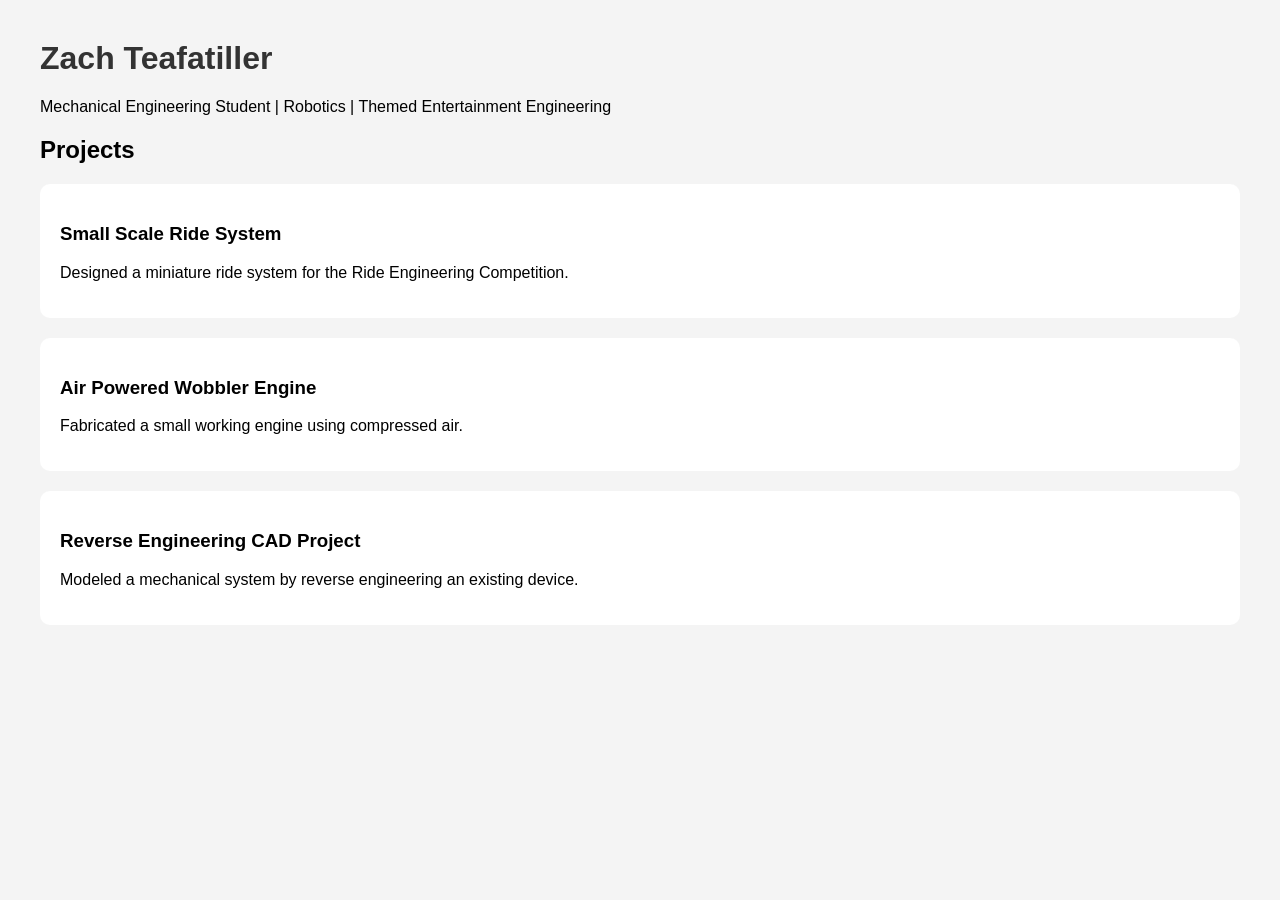
==== index.html @ 6a505988 "Create index.html" ====
<!DOCTYPE html>
<html>
<head>
<title>Zach Teafatiller | Portfolio</title>

<style>
body{
    font-family: Arial;
    margin:40px;
    background:#f4f4f4;
}

h1{
    color:#333;
}

.project{
    background:white;
    padding:20px;
    margin-top:20px;
    border-radius:10px;
}
</style>

</head>

<body>

<h1>Zach Teafatiller</h1>
<p>Mechanical Engineering Student | Robotics | Themed Entertainment Engineering</p>

<h2>Projects</h2>

<div class="project">
<h3>Small Scale Ride System</h3>
<p>Designed a miniature ride system for the Ride Engineering Competition.</p>
</div>

<div class="project">
<h3>Air Powered Wobbler Engine</h3>
<p>Fabricated a small working engine using compressed air.</p>
</div>

<div class="project">
<h3>Reverse Engineering CAD Project</h3>
<p>Modeled a mechanical system by reverse engineering an existing device.</p>
</div>

</body>
</html>
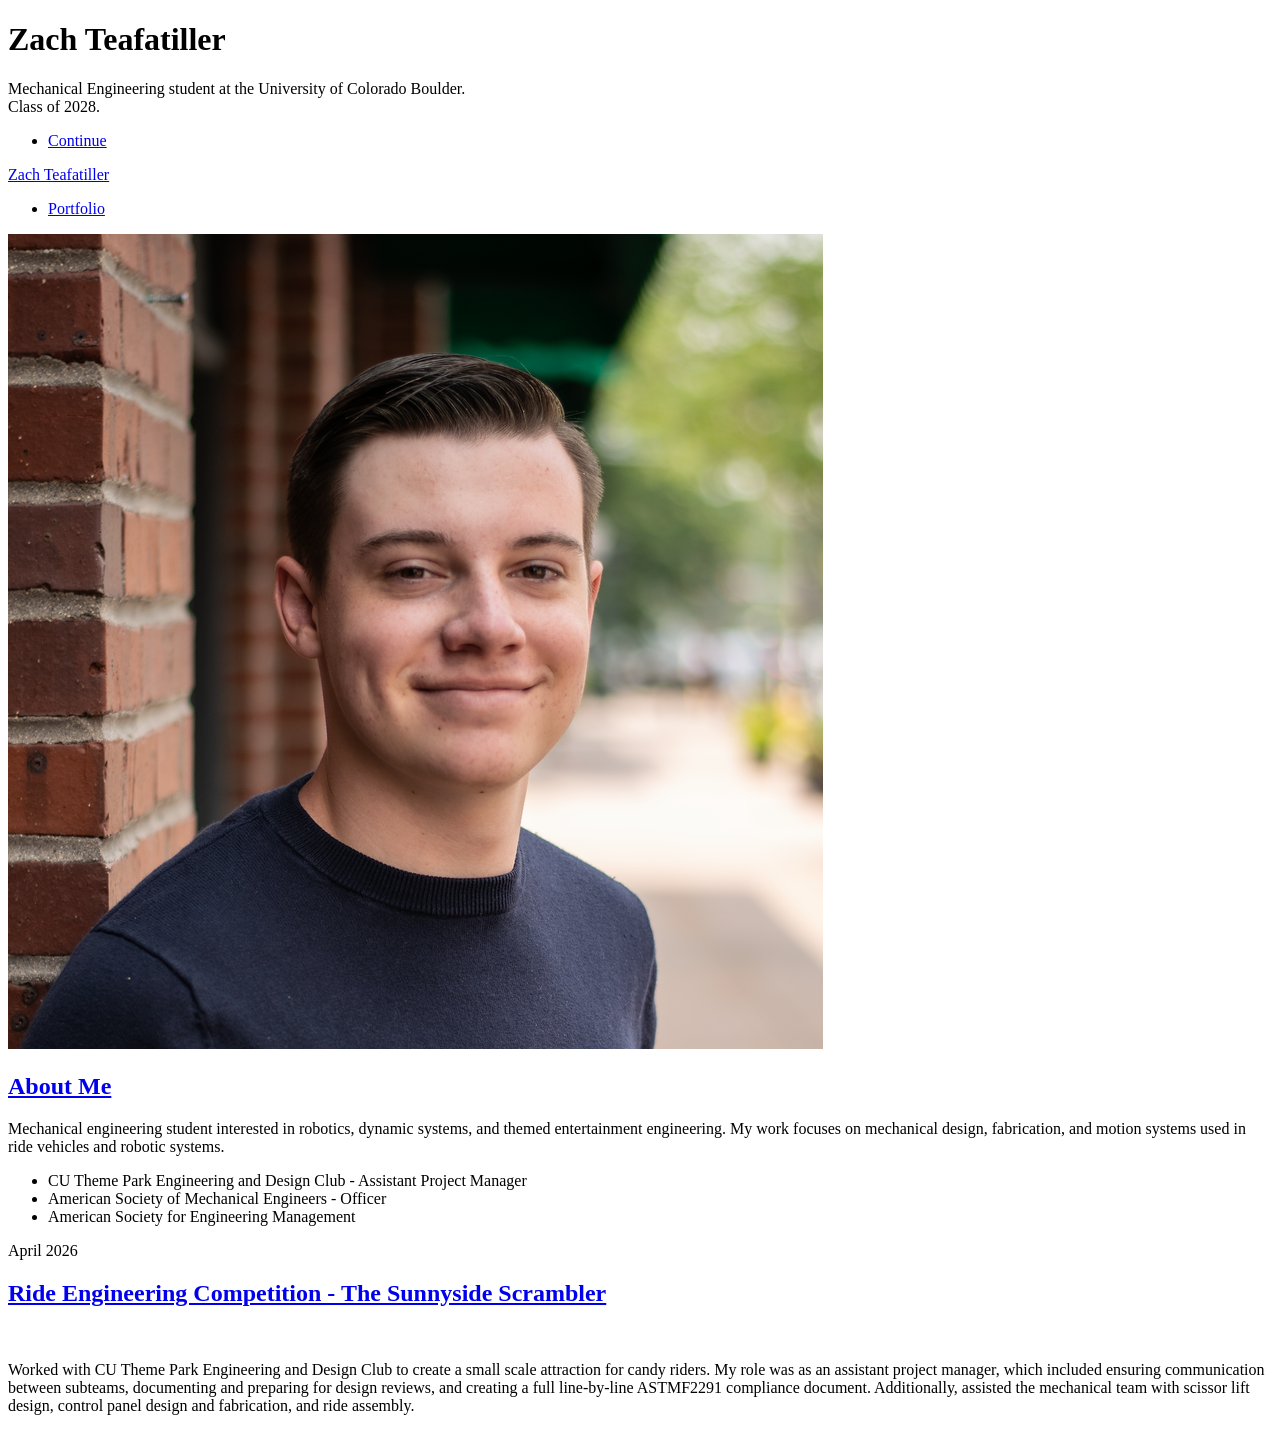
==== commit 8859e812: "1.0" ====
--- a/index.html
+++ b/index.html
@@ -1,50 +1,89 @@
-<!DOCTYPE html>
+<!DOCTYPE HTML>
+<!--
+	Massively by HTML5 UP
+	html5up.net | @ajlkn
+	Free for personal and commercial use under the CCA 3.0 license (html5up.net/license)
+-->
 <html>
-<head>
-<title>Zach Teafatiller | Portfolio</title>
+	<head>
+		<title>Zach Teafatiller</title>
+		<meta charset="utf-8" />
+		<meta name="viewport" content="width=device-width, initial-scale=1, user-scalable=no" />
+		<link rel="stylesheet" href="assets/css/main.css" />
+		<noscript><link rel="stylesheet" href="assets/css/noscript.css" /></noscript>
+	</head>
+	<body class="is-preload">
 
-<style>
-body{
-    font-family: Arial;
-    margin:40px;
-    background:#f4f4f4;
-}
+		<!-- Wrapper -->
+			<div id="wrapper" class="fade-in">
 
-h1{
-    color:#333;
-}
+				<!-- Intro -->
+					<div id="intro">
+						<h1>Zach Teafatiller</h1>
+						<p>Mechanical Engineering student at the University of Colorado Boulder. <br> Class of 2028.</p>
+						<ul class="actions">
+							<li><a href="#header" class="button icon solid solo fa-arrow-down scrolly">Continue</a></li>
+						</ul>
+					</div>
 
-.project{
-    background:white;
-    padding:20px;
-    margin-top:20px;
-    border-radius:10px;
-}
-</style>
+				<!-- Header -->
+					<header id="header">
+						<a href="index.html" class="logo">Zach Teafatiller</a>
+					</header>
 
-</head>
+				<!-- Nav -->
+					<nav id="nav">
+						<ul class="links">
+							<li class="active"><a href="index.html">Portfolio</a></li>
+						</ul>
+					</nav>
 
-<body>
+				<!-- Main -->
+					<div id="main">
+						
+							<a href="#" class="image fit"><img src="images/pfp.PNG" alt="" /></a>
 
-<h1>Zach Teafatiller</h1>
-<p>Mechanical Engineering Student | Robotics | Themed Entertainment Engineering</p>
+						<!-- Featured Post -->
+							<article class="post featured">
+								<header class="major">
+									<h2><a href="#">About Me</a></h2>
+									<p>Mechanical engineering student interested in robotics, dynamic systems, 
+										and themed entertainment engineering. My work focuses on mechanical design, 
+										fabrication, and motion systems used in ride vehicles and robotic systems.
+									</p>
+									<ul>
+										<li>CU Theme Park Engineering and Design Club - Assistant Project Manager</li>
+										<li>American Society of Mechanical Engineers - Officer</li>
+										<li>American Society for Engineering Management</li>
+									</ul>
+								</header>
+								
+							</article>
 
-<h2>Projects</h2>
+						<!-- Posts -->
+							<section class="posts">
+								<article>
+									<header>
+										<span class="date">April 2026</span>
+										<h2><a href="#">Ride Engineering Competition - The Sunnyside Scrambler</a></h2>
+									</header>
+									<a href="#" class="image fit"><img src="images/pic02.jpg" alt="" /></a>
+									<p>Worked with CU Theme Park Engineering and Design Club to create a small scale attraction for candy riders.
+										My role was as an assistant project manager, which included ensuring communication between subteams, documenting
+										and preparing for design reviews, and creating a full line-by-line ASTMF2291 compliance document. Additionally, 
+										assisted the mechanical team with scissor lift design, control panel design and fabrication, and ride assembly.
+									</p>
+								</article>
+							</section>
 
-<div class="project">
-<h3>Small Scale Ride System</h3>
-<p>Designed a miniature ride system for the Ride Engineering Competition.</p>
-</div>
+		<!-- Scripts -->
+			<script src="assets/js/jquery.min.js"></script>
+			<script src="assets/js/jquery.scrollex.min.js"></script>
+			<script src="assets/js/jquery.scrolly.min.js"></script>
+			<script src="assets/js/browser.min.js"></script>
+			<script src="assets/js/breakpoints.min.js"></script>
+			<script src="assets/js/util.js"></script>
+			<script src="assets/js/main.js"></script>
 
-<div class="project">
-<h3>Air Powered Wobbler Engine</h3>
-<p>Fabricated a small working engine using compressed air.</p>
-</div>
-
-<div class="project">
-<h3>Reverse Engineering CAD Project</h3>
-<p>Modeled a mechanical system by reverse engineering an existing device.</p>
-</div>
-
-</body>
-</html>
+	</body>
+</html>
--- a/assets/css/main.css
+++ b/assets/css/main.css
@@ -0,0 +1,4689 @@
+@import url(fontawesome-all.min.css);
+@import url("https://fonts.googleapis.com/css?family=Merriweather:300,700,300italic,700italic|Source+Sans+Pro:900");
+
+/*
+	Massively by HTML5 UP
+	html5up.net | @ajlkn
+	Free for personal and commercial use under the CCA 3.0 license (html5up.net/license)
+*/
+
+html, body, div, span, applet, object,
+iframe, h1, h2, h3, h4, h5, h6, p, blockquote,
+pre, a, abbr, acronym, address, big, cite,
+code, del, dfn, em, img, ins, kbd, q, s, samp,
+small, strike, strong, sub, sup, tt, var, b,
+u, i, center, dl, dt, dd, ol, ul, li, fieldset,
+form, label, legend, table, caption, tbody,
+tfoot, thead, tr, th, td, article, aside,
+canvas, details, embed, figure, figcaption,
+footer, header, hgroup, menu, nav, output, ruby,
+section, summary, time, mark, audio, video {
+	margin: 0;
+	padding: 0;
+	border: 0;
+	font-size: 100%;
+	font: inherit;
+	vertical-align: baseline;}
+
+article, aside, details, figcaption, figure,
+footer, header, hgroup, menu, nav, section {
+	display: block;}
+
+body {
+	line-height: 1;
+}
+
+ol, ul {
+	list-style: none;
+}
+
+blockquote, q {
+	quotes: none;
+}
+
+	blockquote:before, blockquote:after, q:before, q:after {
+		content: '';
+		content: none;
+	}
+
+table {
+	border-collapse: collapse;
+	border-spacing: 0;
+}
+
+body {
+	-webkit-text-size-adjust: none;
+}
+
+mark {
+	background-color: transparent;
+	color: inherit;
+}
+
+input::-moz-focus-inner {
+	border: 0;
+	padding: 0;
+}
+
+input, select, textarea {
+	-moz-appearance: none;
+	-webkit-appearance: none;
+	-ms-appearance: none;
+	appearance: none;
+}
+
+/* Basic */
+
+	@-ms-viewport {
+		width: device-width;
+	}
+
+	body {
+		-ms-overflow-style: scrollbar;
+	}
+
+	@media screen and (max-width: 480px) {
+
+		html, body {
+			min-width: 320px;
+		}
+
+	}
+
+	html {
+		box-sizing: border-box;
+	}
+
+	*, *:before, *:after {
+		box-sizing: inherit;
+	}
+
+	body {
+		background-color: #1e252d;
+	}
+
+		body.is-preload *, body.is-preload *:before, body.is-preload *:after {
+			-moz-animation: none !important;
+			-webkit-animation: none !important;
+			-ms-animation: none !important;
+			animation: none !important;
+			-moz-transition: none !important;
+			-webkit-transition: none !important;
+			-ms-transition: none !important;
+			transition: none !important;
+		}
+
+/* Type */
+
+	html {
+		font-size: 16pt;
+	}
+
+		@media screen and (max-width: 1680px) {
+
+			html {
+				font-size: 12pt;
+			}
+
+		}
+
+		@media screen and (max-width: 1280px) {
+
+			html {
+				font-size: 11pt;
+			}
+
+		}
+
+		@media screen and (max-width: 360px) {
+
+			html {
+				font-size: 10pt;
+			}
+
+		}
+
+	body {
+		color: #212931;
+	}
+
+	body, input, select, textarea {
+		font-family: "Merriweather", Georgia, serif;
+		font-weight: 300;
+		font-size: 1rem;
+		line-height: 2.375;
+	}
+
+	a {
+		-moz-transition: color 0.2s ease-in-out, background-color 0.2s ease-in-out, border-color 0.2s ease-in-out, box-shadow 0.2s ease-in-out;
+		-webkit-transition: color 0.2s ease-in-out, background-color 0.2s ease-in-out, border-color 0.2s ease-in-out, box-shadow 0.2s ease-in-out;
+		-ms-transition: color 0.2s ease-in-out, background-color 0.2s ease-in-out, border-color 0.2s ease-in-out, box-shadow 0.2s ease-in-out;
+		transition: color 0.2s ease-in-out, background-color 0.2s ease-in-out, border-color 0.2s ease-in-out, box-shadow 0.2s ease-in-out;
+		border-bottom: dotted 1px;
+		text-decoration: none;
+	}
+
+		a:hover {
+			border-bottom-color: transparent;
+		}
+
+	strong, b {
+		font-weight: 600;
+	}
+
+	em, i {
+		font-style: italic;
+	}
+
+	p {
+		text-align: justify;
+		margin: 0 0 2rem 0;
+	}
+
+	h1, h2, h3, h4, h5, h6 {
+		font-family: "Source Sans Pro", Helvetica, sans-serif;
+		font-weight: 900;
+		line-height: 1.5;
+		letter-spacing: 0.075em;
+		text-transform: uppercase;
+		margin: 0 0 1rem 0;
+	}
+
+		h1 a, h2 a, h3 a, h4 a, h5 a, h6 a {
+			border-bottom: 0;
+			color: inherit;
+			text-decoration: none;
+		}
+
+	h1 {
+		font-size: 4rem;
+		line-height: 1.1;
+		margin: 0 0 2rem 0;
+	}
+
+	h2 {
+		font-size: 1.75rem;
+		line-height: 1.3;
+		margin: 0 0 1.5rem 0;
+	}
+
+	h3 {
+		font-size: 1.25rem;
+		margin: 0 0 1.5rem 0;
+	}
+
+	h4 {
+		font-size: 1rem;
+	}
+
+	h5 {
+		font-size: 0.9rem;
+	}
+
+	h6 {
+		font-size: 0.8rem;
+	}
+
+	sub {
+		font-size: 0.8rem;
+		position: relative;
+		top: 0.5rem;
+	}
+
+	sup {
+		font-size: 0.8rem;
+		position: relative;
+		top: -0.5rem;
+	}
+
+	blockquote {
+		border-left: solid 4px;
+		font-style: italic;
+		margin: 0 0 2rem 0;
+		padding: 0.5rem 0 0.5rem 2rem;
+	}
+
+	code {
+		border: solid 2px;
+		font-family: "Courier New", monospace;
+		font-size: 0.9rem;
+		margin: 0 0.25rem;
+		padding: 0.25rem 0.65rem;
+	}
+
+	pre {
+		-webkit-overflow-scrolling: touch;
+		font-family: "Courier New", monospace;
+		font-size: 0.9rem;
+		margin: 0 0 2rem 0;
+	}
+
+		pre code {
+			display: block;
+			line-height: 1.75;
+			padding: 1rem 1.5rem;
+			overflow-x: auto;
+		}
+
+	hr {
+		border: 0;
+		border-bottom: solid 2px;
+		margin: 3rem 0;
+	}
+
+		hr.major {
+			margin: 5rem 0;
+		}
+
+	.align-left {
+		text-align: left;
+	}
+
+	.align-center {
+		text-align: center;
+	}
+
+	.align-right {
+		text-align: right;
+	}
+
+	input, select, textarea {
+		color: #212931;
+	}
+
+	a {
+		color: #212931;
+		border-bottom-color: rgba(33, 41, 49, 0.5);
+	}
+
+		a:hover {
+			border-bottom-color: transparent;
+			color: #18bfef !important;
+		}
+
+	strong, b {
+		color: #212931;
+	}
+
+	h1, h2, h3, h4, h5, h6 {
+		color: #212931;
+	}
+
+	blockquote {
+		border-left-color: #eeeeee;
+	}
+
+	code {
+		background: rgba(220, 220, 220, 0.25);
+		border-color: #eeeeee;
+	}
+
+	hr {
+		border-bottom-color: #eeeeee;
+	}
+
+/* Row */
+
+	.row {
+		display: flex;
+		flex-wrap: wrap;
+		box-sizing: border-box;
+		align-items: stretch;
+	}
+
+		.row > * {
+			box-sizing: border-box;
+		}
+
+		.row.gtr-uniform > * > :last-child {
+			margin-bottom: 0;
+		}
+
+		.row.aln-left {
+			justify-content: flex-start;
+		}
+
+		.row.aln-center {
+			justify-content: center;
+		}
+
+		.row.aln-right {
+			justify-content: flex-end;
+		}
+
+		.row.aln-top {
+			align-items: flex-start;
+		}
+
+		.row.aln-middle {
+			align-items: center;
+		}
+
+		.row.aln-bottom {
+			align-items: flex-end;
+		}
+
+		.row > .imp {
+			order: -1;
+		}
+
+		.row > .col-1 {
+			width: 8.33333%;
+		}
+
+		.row > .off-1 {
+			margin-left: 8.33333%;
+		}
+
+		.row > .col-2 {
+			width: 16.66667%;
+		}
+
+		.row > .off-2 {
+			margin-left: 16.66667%;
+		}
+
+		.row > .col-3 {
+			width: 25%;
+		}
+
+		.row > .off-3 {
+			margin-left: 25%;
+		}
+
+		.row > .col-4 {
+			width: 33.33333%;
+		}
+
+		.row > .off-4 {
+			margin-left: 33.33333%;
+		}
+
+		.row > .col-5 {
+			width: 41.66667%;
+		}
+
+		.row > .off-5 {
+			margin-left: 41.66667%;
+		}
+
+		.row > .col-6 {
+			width: 50%;
+		}
+
+		.row > .off-6 {
+			margin-left: 50%;
+		}
+
+		.row > .col-7 {
+			width: 58.33333%;
+		}
+
+		.row > .off-7 {
+			margin-left: 58.33333%;
+		}
+
+		.row > .col-8 {
+			width: 66.66667%;
+		}
+
+		.row > .off-8 {
+			margin-left: 66.66667%;
+		}
+
+		.row > .col-9 {
+			width: 75%;
+		}
+
+		.row > .off-9 {
+			margin-left: 75%;
+		}
+
+		.row > .col-10 {
+			width: 83.33333%;
+		}
+
+		.row > .off-10 {
+			margin-left: 83.33333%;
+		}
+
+		.row > .col-11 {
+			width: 91.66667%;
+		}
+
+		.row > .off-11 {
+			margin-left: 91.66667%;
+		}
+
+		.row > .col-12 {
+			width: 100%;
+		}
+
+		.row > .off-12 {
+			margin-left: 100%;
+		}
+
+		.row.gtr-0 {
+			margin-top: 0;
+			margin-left: 0rem;
+		}
+
+			.row.gtr-0 > * {
+				padding: 0 0 0 0rem;
+			}
+
+			.row.gtr-0.gtr-uniform {
+				margin-top: 0rem;
+			}
+
+				.row.gtr-0.gtr-uniform > * {
+					padding-top: 0rem;
+				}
+
+		.row.gtr-25 {
+			margin-top: 0;
+			margin-left: -0.375rem;
+		}
+
+			.row.gtr-25 > * {
+				padding: 0 0 0 0.375rem;
+			}
+
+			.row.gtr-25.gtr-uniform {
+				margin-top: -0.375rem;
+			}
+
+				.row.gtr-25.gtr-uniform > * {
+					padding-top: 0.375rem;
+				}
+
+		.row.gtr-50 {
+			margin-top: 0;
+			margin-left: -0.75rem;
+		}
+
+			.row.gtr-50 > * {
+				padding: 0 0 0 0.75rem;
+			}
+
+			.row.gtr-50.gtr-uniform {
+				margin-top: -0.75rem;
+			}
+
+				.row.gtr-50.gtr-uniform > * {
+					padding-top: 0.75rem;
+				}
+
+		.row {
+			margin-top: 0;
+			margin-left: -1.5rem;
+		}
+
+			.row > * {
+				padding: 0 0 0 1.5rem;
+			}
+
+			.row.gtr-uniform {
+				margin-top: -1.5rem;
+			}
+
+				.row.gtr-uniform > * {
+					padding-top: 1.5rem;
+				}
+
+		.row.gtr-150 {
+			margin-top: 0;
+			margin-left: -2.25rem;
+		}
+
+			.row.gtr-150 > * {
+				padding: 0 0 0 2.25rem;
+			}
+
+			.row.gtr-150.gtr-uniform {
+				margin-top: -2.25rem;
+			}
+
+				.row.gtr-150.gtr-uniform > * {
+					padding-top: 2.25rem;
+				}
+
+		.row.gtr-200 {
+			margin-top: 0;
+			margin-left: -3rem;
+		}
+
+			.row.gtr-200 > * {
+				padding: 0 0 0 3rem;
+			}
+
+			.row.gtr-200.gtr-uniform {
+				margin-top: -3rem;
+			}
+
+				.row.gtr-200.gtr-uniform > * {
+					padding-top: 3rem;
+				}
+
+		@media screen and (max-width: 1680px) {
+
+			.row {
+				display: flex;
+				flex-wrap: wrap;
+				box-sizing: border-box;
+				align-items: stretch;
+			}
+
+				.row > * {
+					box-sizing: border-box;
+				}
+
+				.row.gtr-uniform > * > :last-child {
+					margin-bottom: 0;
+				}
+
+				.row.aln-left {
+					justify-content: flex-start;
+				}
+
+				.row.aln-center {
+					justify-content: center;
+				}
+
+				.row.aln-right {
+					justify-content: flex-end;
+				}
+
+				.row.aln-top {
+					align-items: flex-start;
+				}
+
+				.row.aln-middle {
+					align-items: center;
+				}
+
+				.row.aln-bottom {
+					align-items: flex-end;
+				}
+
+				.row > .imp-xlarge {
+					order: -1;
+				}
+
+				.row > .col-1-xlarge {
+					width: 8.33333%;
+				}
+
+				.row > .off-1-xlarge {
+					margin-left: 8.33333%;
+				}
+
+				.row > .col-2-xlarge {
+					width: 16.66667%;
+				}
+
+				.row > .off-2-xlarge {
+					margin-left: 16.66667%;
+				}
+
+				.row > .col-3-xlarge {
+					width: 25%;
+				}
+
+				.row > .off-3-xlarge {
+					margin-left: 25%;
+				}
+
+				.row > .col-4-xlarge {
+					width: 33.33333%;
+				}
+
+				.row > .off-4-xlarge {
+					margin-left: 33.33333%;
+				}
+
+				.row > .col-5-xlarge {
+					width: 41.66667%;
+				}
+
+				.row > .off-5-xlarge {
+					margin-left: 41.66667%;
+				}
+
+				.row > .col-6-xlarge {
+					width: 50%;
+				}
+
+				.row > .off-6-xlarge {
+					margin-left: 50%;
+				}
+
+				.row > .col-7-xlarge {
+					width: 58.33333%;
+				}
+
+				.row > .off-7-xlarge {
+					margin-left: 58.33333%;
+				}
+
+				.row > .col-8-xlarge {
+					width: 66.66667%;
+				}
+
+				.row > .off-8-xlarge {
+					margin-left: 66.66667%;
+				}
+
+				.row > .col-9-xlarge {
+					width: 75%;
+				}
+
+				.row > .off-9-xlarge {
+					margin-left: 75%;
+				}
+
+				.row > .col-10-xlarge {
+					width: 83.33333%;
+				}
+
+				.row > .off-10-xlarge {
+					margin-left: 83.33333%;
+				}
+
+				.row > .col-11-xlarge {
+					width: 91.66667%;
+				}
+
+				.row > .off-11-xlarge {
+					margin-left: 91.66667%;
+				}
+
+				.row > .col-12-xlarge {
+					width: 100%;
+				}
+
+				.row > .off-12-xlarge {
+					margin-left: 100%;
+				}
+
+				.row.gtr-0 {
+					margin-top: 0;
+					margin-left: 0rem;
+				}
+
+					.row.gtr-0 > * {
+						padding: 0 0 0 0rem;
+					}
+
+					.row.gtr-0.gtr-uniform {
+						margin-top: 0rem;
+					}
+
+						.row.gtr-0.gtr-uniform > * {
+							padding-top: 0rem;
+						}
+
+				.row.gtr-25 {
+					margin-top: 0;
+					margin-left: -0.375rem;
+				}
+
+					.row.gtr-25 > * {
+						padding: 0 0 0 0.375rem;
+					}
+
+					.row.gtr-25.gtr-uniform {
+						margin-top: -0.375rem;
+					}
+
+						.row.gtr-25.gtr-uniform > * {
+							padding-top: 0.375rem;
+						}
+
+				.row.gtr-50 {
+					margin-top: 0;
+					margin-left: -0.75rem;
+				}
+
+					.row.gtr-50 > * {
+						padding: 0 0 0 0.75rem;
+					}
+
+					.row.gtr-50.gtr-uniform {
+						margin-top: -0.75rem;
+					}
+
+						.row.gtr-50.gtr-uniform > * {
+							padding-top: 0.75rem;
+						}
+
+				.row {
+					margin-top: 0;
+					margin-left: -1.5rem;
+				}
+
+					.row > * {
+						padding: 0 0 0 1.5rem;
+					}
+
+					.row.gtr-uniform {
+						margin-top: -1.5rem;
+					}
+
+						.row.gtr-uniform > * {
+							padding-top: 1.5rem;
+						}
+
+				.row.gtr-150 {
+					margin-top: 0;
+					margin-left: -2.25rem;
+				}
+
+					.row.gtr-150 > * {
+						padding: 0 0 0 2.25rem;
+					}
+
+					.row.gtr-150.gtr-uniform {
+						margin-top: -2.25rem;
+					}
+
+						.row.gtr-150.gtr-uniform > * {
+							padding-top: 2.25rem;
+						}
+
+				.row.gtr-200 {
+					margin-top: 0;
+					margin-left: -3rem;
+				}
+
+					.row.gtr-200 > * {
+						padding: 0 0 0 3rem;
+					}
+
+					.row.gtr-200.gtr-uniform {
+						margin-top: -3rem;
+					}
+
+						.row.gtr-200.gtr-uniform > * {
+							padding-top: 3rem;
+						}
+
+		}
+
+		@media screen and (max-width: 1280px) {
+
+			.row {
+				display: flex;
+				flex-wrap: wrap;
+				box-sizing: border-box;
+				align-items: stretch;
+			}
+
+				.row > * {
+					box-sizing: border-box;
+				}
+
+				.row.gtr-uniform > * > :last-child {
+					margin-bottom: 0;
+				}
+
+				.row.aln-left {
+					justify-content: flex-start;
+				}
+
+				.row.aln-center {
+					justify-content: center;
+				}
+
+				.row.aln-right {
+					justify-content: flex-end;
+				}
+
+				.row.aln-top {
+					align-items: flex-start;
+				}
+
+				.row.aln-middle {
+					align-items: center;
+				}
+
+				.row.aln-bottom {
+					align-items: flex-end;
+				}
+
+				.row > .imp-large {
+					order: -1;
+				}
+
+				.row > .col-1-large {
+					width: 8.33333%;
+				}
+
+				.row > .off-1-large {
+					margin-left: 8.33333%;
+				}
+
+				.row > .col-2-large {
+					width: 16.66667%;
+				}
+
+				.row > .off-2-large {
+					margin-left: 16.66667%;
+				}
+
+				.row > .col-3-large {
+					width: 25%;
+				}
+
+				.row > .off-3-large {
+					margin-left: 25%;
+				}
+
+				.row > .col-4-large {
+					width: 33.33333%;
+				}
+
+				.row > .off-4-large {
+					margin-left: 33.33333%;
+				}
+
+				.row > .col-5-large {
+					width: 41.66667%;
+				}
+
+				.row > .off-5-large {
+					margin-left: 41.66667%;
+				}
+
+				.row > .col-6-large {
+					width: 50%;
+				}
+
+				.row > .off-6-large {
+					margin-left: 50%;
+				}
+
+				.row > .col-7-large {
+					width: 58.33333%;
+				}
+
+				.row > .off-7-large {
+					margin-left: 58.33333%;
+				}
+
+				.row > .col-8-large {
+					width: 66.66667%;
+				}
+
+				.row > .off-8-large {
+					margin-left: 66.66667%;
+				}
+
+				.row > .col-9-large {
+					width: 75%;
+				}
+
+				.row > .off-9-large {
+					margin-left: 75%;
+				}
+
+				.row > .col-10-large {
+					width: 83.33333%;
+				}
+
+				.row > .off-10-large {
+					margin-left: 83.33333%;
+				}
+
+				.row > .col-11-large {
+					width: 91.66667%;
+				}
+
+				.row > .off-11-large {
+					margin-left: 91.66667%;
+				}
+
+				.row > .col-12-large {
+					width: 100%;
+				}
+
+				.row > .off-12-large {
+					margin-left: 100%;
+				}
+
+				.row.gtr-0 {
+					margin-top: 0;
+					margin-left: 0rem;
+				}
+
+					.row.gtr-0 > * {
+						padding: 0 0 0 0rem;
+					}
+
+					.row.gtr-0.gtr-uniform {
+						margin-top: 0rem;
+					}
+
+						.row.gtr-0.gtr-uniform > * {
+							padding-top: 0rem;
+						}
+
+				.row.gtr-25 {
+					margin-top: 0;
+					margin-left: -0.375rem;
+				}
+
+					.row.gtr-25 > * {
+						padding: 0 0 0 0.375rem;
+					}
+
+					.row.gtr-25.gtr-uniform {
+						margin-top: -0.375rem;
+					}
+
+						.row.gtr-25.gtr-uniform > * {
+							padding-top: 0.375rem;
+						}
+
+				.row.gtr-50 {
+					margin-top: 0;
+					margin-left: -0.75rem;
+				}
+
+					.row.gtr-50 > * {
+						padding: 0 0 0 0.75rem;
+					}
+
+					.row.gtr-50.gtr-uniform {
+						margin-top: -0.75rem;
+					}
+
+						.row.gtr-50.gtr-uniform > * {
+							padding-top: 0.75rem;
+						}
+
+				.row {
+					margin-top: 0;
+					margin-left: -1.5rem;
+				}
+
+					.row > * {
+						padding: 0 0 0 1.5rem;
+					}
+
+					.row.gtr-uniform {
+						margin-top: -1.5rem;
+					}
+
+						.row.gtr-uniform > * {
+							padding-top: 1.5rem;
+						}
+
+				.row.gtr-150 {
+					margin-top: 0;
+					margin-left: -2.25rem;
+				}
+
+					.row.gtr-150 > * {
+						padding: 0 0 0 2.25rem;
+					}
+
+					.row.gtr-150.gtr-uniform {
+						margin-top: -2.25rem;
+					}
+
+						.row.gtr-150.gtr-uniform > * {
+							padding-top: 2.25rem;
+						}
+
+				.row.gtr-200 {
+					margin-top: 0;
+					margin-left: -3rem;
+				}
+
+					.row.gtr-200 > * {
+						padding: 0 0 0 3rem;
+					}
+
+					.row.gtr-200.gtr-uniform {
+						margin-top: -3rem;
+					}
+
+						.row.gtr-200.gtr-uniform > * {
+							padding-top: 3rem;
+						}
+
+		}
+
+		@media screen and (max-width: 980px) {
+
+			.row {
+				display: flex;
+				flex-wrap: wrap;
+				box-sizing: border-box;
+				align-items: stretch;
+			}
+
+				.row > * {
+					box-sizing: border-box;
+				}
+
+				.row.gtr-uniform > * > :last-child {
+					margin-bottom: 0;
+				}
+
+				.row.aln-left {
+					justify-content: flex-start;
+				}
+
+				.row.aln-center {
+					justify-content: center;
+				}
+
+				.row.aln-right {
+					justify-content: flex-end;
+				}
+
+				.row.aln-top {
+					align-items: flex-start;
+				}
+
+				.row.aln-middle {
+					align-items: center;
+				}
+
+				.row.aln-bottom {
+					align-items: flex-end;
+				}
+
+				.row > .imp-medium {
+					order: -1;
+				}
+
+				.row > .col-1-medium {
+					width: 8.33333%;
+				}
+
+				.row > .off-1-medium {
+					margin-left: 8.33333%;
+				}
+
+				.row > .col-2-medium {
+					width: 16.66667%;
+				}
+
+				.row > .off-2-medium {
+					margin-left: 16.66667%;
+				}
+
+				.row > .col-3-medium {
+					width: 25%;
+				}
+
+				.row > .off-3-medium {
+					margin-left: 25%;
+				}
+
+				.row > .col-4-medium {
+					width: 33.33333%;
+				}
+
+				.row > .off-4-medium {
+					margin-left: 33.33333%;
+				}
+
+				.row > .col-5-medium {
+					width: 41.66667%;
+				}
+
+				.row > .off-5-medium {
+					margin-left: 41.66667%;
+				}
+
+				.row > .col-6-medium {
+					width: 50%;
+				}
+
+				.row > .off-6-medium {
+					margin-left: 50%;
+				}
+
+				.row > .col-7-medium {
+					width: 58.33333%;
+				}
+
+				.row > .off-7-medium {
+					margin-left: 58.33333%;
+				}
+
+				.row > .col-8-medium {
+					width: 66.66667%;
+				}
+
+				.row > .off-8-medium {
+					margin-left: 66.66667%;
+				}
+
+				.row > .col-9-medium {
+					width: 75%;
+				}
+
+				.row > .off-9-medium {
+					margin-left: 75%;
+				}
+
+				.row > .col-10-medium {
+					width: 83.33333%;
+				}
+
+				.row > .off-10-medium {
+					margin-left: 83.33333%;
+				}
+
+				.row > .col-11-medium {
+					width: 91.66667%;
+				}
+
+				.row > .off-11-medium {
+					margin-left: 91.66667%;
+				}
+
+				.row > .col-12-medium {
+					width: 100%;
+				}
+
+				.row > .off-12-medium {
+					margin-left: 100%;
+				}
+
+				.row.gtr-0 {
+					margin-top: 0;
+					margin-left: 0rem;
+				}
+
+					.row.gtr-0 > * {
+						padding: 0 0 0 0rem;
+					}
+
+					.row.gtr-0.gtr-uniform {
+						margin-top: 0rem;
+					}
+
+						.row.gtr-0.gtr-uniform > * {
+							padding-top: 0rem;
+						}
+
+				.row.gtr-25 {
+					margin-top: 0;
+					margin-left: -0.375rem;
+				}
+
+					.row.gtr-25 > * {
+						padding: 0 0 0 0.375rem;
+					}
+
+					.row.gtr-25.gtr-uniform {
+						margin-top: -0.375rem;
+					}
+
+						.row.gtr-25.gtr-uniform > * {
+							padding-top: 0.375rem;
+						}
+
+				.row.gtr-50 {
+					margin-top: 0;
+					margin-left: -0.75rem;
+				}
+
+					.row.gtr-50 > * {
+						padding: 0 0 0 0.75rem;
+					}
+
+					.row.gtr-50.gtr-uniform {
+						margin-top: -0.75rem;
+					}
+
+						.row.gtr-50.gtr-uniform > * {
+							padding-top: 0.75rem;
+						}
+
+				.row {
+					margin-top: 0;
+					margin-left: -1.5rem;
+				}
+
+					.row > * {
+						padding: 0 0 0 1.5rem;
+					}
+
+					.row.gtr-uniform {
+						margin-top: -1.5rem;
+					}
+
+						.row.gtr-uniform > * {
+							padding-top: 1.5rem;
+						}
+
+				.row.gtr-150 {
+					margin-top: 0;
+					margin-left: -2.25rem;
+				}
+
+					.row.gtr-150 > * {
+						padding: 0 0 0 2.25rem;
+					}
+
+					.row.gtr-150.gtr-uniform {
+						margin-top: -2.25rem;
+					}
+
+						.row.gtr-150.gtr-uniform > * {
+							padding-top: 2.25rem;
+						}
+
+				.row.gtr-200 {
+					margin-top: 0;
+					margin-left: -3rem;
+				}
+
+					.row.gtr-200 > * {
+						padding: 0 0 0 3rem;
+					}
+
+					.row.gtr-200.gtr-uniform {
+						margin-top: -3rem;
+					}
+
+						.row.gtr-200.gtr-uniform > * {
+							padding-top: 3rem;
+						}
+
+		}
+
+		@media screen and (max-width: 736px) {
+
+			.row {
+				display: flex;
+				flex-wrap: wrap;
+				box-sizing: border-box;
+				align-items: stretch;
+			}
+
+				.row > * {
+					box-sizing: border-box;
+				}
+
+				.row.gtr-uniform > * > :last-child {
+					margin-bottom: 0;
+				}
+
+				.row.aln-left {
+					justify-content: flex-start;
+				}
+
+				.row.aln-center {
+					justify-content: center;
+				}
+
+				.row.aln-right {
+					justify-content: flex-end;
+				}
+
+				.row.aln-top {
+					align-items: flex-start;
+				}
+
+				.row.aln-middle {
+					align-items: center;
+				}
+
+				.row.aln-bottom {
+					align-items: flex-end;
+				}
+
+				.row > .imp-small {
+					order: -1;
+				}
+
+				.row > .col-1-small {
+					width: 8.33333%;
+				}
+
+				.row > .off-1-small {
+					margin-left: 8.33333%;
+				}
+
+				.row > .col-2-small {
+					width: 16.66667%;
+				}
+
+				.row > .off-2-small {
+					margin-left: 16.66667%;
+				}
+
+				.row > .col-3-small {
+					width: 25%;
+				}
+
+				.row > .off-3-small {
+					margin-left: 25%;
+				}
+
+				.row > .col-4-small {
+					width: 33.33333%;
+				}
+
+				.row > .off-4-small {
+					margin-left: 33.33333%;
+				}
+
+				.row > .col-5-small {
+					width: 41.66667%;
+				}
+
+				.row > .off-5-small {
+					margin-left: 41.66667%;
+				}
+
+				.row > .col-6-small {
+					width: 50%;
+				}
+
+				.row > .off-6-small {
+					margin-left: 50%;
+				}
+
+				.row > .col-7-small {
+					width: 58.33333%;
+				}
+
+				.row > .off-7-small {
+					margin-left: 58.33333%;
+				}
+
+				.row > .col-8-small {
+					width: 66.66667%;
+				}
+
+				.row > .off-8-small {
+					margin-left: 66.66667%;
+				}
+
+				.row > .col-9-small {
+					width: 75%;
+				}
+
+				.row > .off-9-small {
+					margin-left: 75%;
+				}
+
+				.row > .col-10-small {
+					width: 83.33333%;
+				}
+
+				.row > .off-10-small {
+					margin-left: 83.33333%;
+				}
+
+				.row > .col-11-small {
+					width: 91.66667%;
+				}
+
+				.row > .off-11-small {
+					margin-left: 91.66667%;
+				}
+
+				.row > .col-12-small {
+					width: 100%;
+				}
+
+				.row > .off-12-small {
+					margin-left: 100%;
+				}
+
+				.row.gtr-0 {
+					margin-top: 0;
+					margin-left: 0rem;
+				}
+
+					.row.gtr-0 > * {
+						padding: 0 0 0 0rem;
+					}
+
+					.row.gtr-0.gtr-uniform {
+						margin-top: 0rem;
+					}
+
+						.row.gtr-0.gtr-uniform > * {
+							padding-top: 0rem;
+						}
+
+				.row.gtr-25 {
+					margin-top: 0;
+					margin-left: -0.375rem;
+				}
+
+					.row.gtr-25 > * {
+						padding: 0 0 0 0.375rem;
+					}
+
+					.row.gtr-25.gtr-uniform {
+						margin-top: -0.375rem;
+					}
+
+						.row.gtr-25.gtr-uniform > * {
+							padding-top: 0.375rem;
+						}
+
+				.row.gtr-50 {
+					margin-top: 0;
+					margin-left: -0.75rem;
+				}
+
+					.row.gtr-50 > * {
+						padding: 0 0 0 0.75rem;
+					}
+
+					.row.gtr-50.gtr-uniform {
+						margin-top: -0.75rem;
+					}
+
+						.row.gtr-50.gtr-uniform > * {
+							padding-top: 0.75rem;
+						}
+
+				.row {
+					margin-top: 0;
+					margin-left: -1.5rem;
+				}
+
+					.row > * {
+						padding: 0 0 0 1.5rem;
+					}
+
+					.row.gtr-uniform {
+						margin-top: -1.5rem;
+					}
+
+						.row.gtr-uniform > * {
+							padding-top: 1.5rem;
+						}
+
+				.row.gtr-150 {
+					margin-top: 0;
+					margin-left: -2.25rem;
+				}
+
+					.row.gtr-150 > * {
+						padding: 0 0 0 2.25rem;
+					}
+
+					.row.gtr-150.gtr-uniform {
+						margin-top: -2.25rem;
+					}
+
+						.row.gtr-150.gtr-uniform > * {
+							padding-top: 2.25rem;
+						}
+
+				.row.gtr-200 {
+					margin-top: 0;
+					margin-left: -3rem;
+				}
+
+					.row.gtr-200 > * {
+						padding: 0 0 0 3rem;
+					}
+
+					.row.gtr-200.gtr-uniform {
+						margin-top: -3rem;
+					}
+
+						.row.gtr-200.gtr-uniform > * {
+							padding-top: 3rem;
+						}
+
+		}
+
+		@media screen and (max-width: 480px) {
+
+			.row {
+				display: flex;
+				flex-wrap: wrap;
+				box-sizing: border-box;
+				align-items: stretch;
+			}
+
+				.row > * {
+					box-sizing: border-box;
+				}
+
+				.row.gtr-uniform > * > :last-child {
+					margin-bottom: 0;
+				}
+
+				.row.aln-left {
+					justify-content: flex-start;
+				}
+
+				.row.aln-center {
+					justify-content: center;
+				}
+
+				.row.aln-right {
+					justify-content: flex-end;
+				}
+
+				.row.aln-top {
+					align-items: flex-start;
+				}
+
+				.row.aln-middle {
+					align-items: center;
+				}
+
+				.row.aln-bottom {
+					align-items: flex-end;
+				}
+
+				.row > .imp-xsmall {
+					order: -1;
+				}
+
+				.row > .col-1-xsmall {
+					width: 8.33333%;
+				}
+
+				.row > .off-1-xsmall {
+					margin-left: 8.33333%;
+				}
+
+				.row > .col-2-xsmall {
+					width: 16.66667%;
+				}
+
+				.row > .off-2-xsmall {
+					margin-left: 16.66667%;
+				}
+
+				.row > .col-3-xsmall {
+					width: 25%;
+				}
+
+				.row > .off-3-xsmall {
+					margin-left: 25%;
+				}
+
+				.row > .col-4-xsmall {
+					width: 33.33333%;
+				}
+
+				.row > .off-4-xsmall {
+					margin-left: 33.33333%;
+				}
+
+				.row > .col-5-xsmall {
+					width: 41.66667%;
+				}
+
+				.row > .off-5-xsmall {
+					margin-left: 41.66667%;
+				}
+
+				.row > .col-6-xsmall {
+					width: 50%;
+				}
+
+				.row > .off-6-xsmall {
+					margin-left: 50%;
+				}
+
+				.row > .col-7-xsmall {
+					width: 58.33333%;
+				}
+
+				.row > .off-7-xsmall {
+					margin-left: 58.33333%;
+				}
+
+				.row > .col-8-xsmall {
+					width: 66.66667%;
+				}
+
+				.row > .off-8-xsmall {
+					margin-left: 66.66667%;
+				}
+
+				.row > .col-9-xsmall {
+					width: 75%;
+				}
+
+				.row > .off-9-xsmall {
+					margin-left: 75%;
+				}
+
+				.row > .col-10-xsmall {
+					width: 83.33333%;
+				}
+
+				.row > .off-10-xsmall {
+					margin-left: 83.33333%;
+				}
+
+				.row > .col-11-xsmall {
+					width: 91.66667%;
+				}
+
+				.row > .off-11-xsmall {
+					margin-left: 91.66667%;
+				}
+
+				.row > .col-12-xsmall {
+					width: 100%;
+				}
+
+				.row > .off-12-xsmall {
+					margin-left: 100%;
+				}
+
+				.row.gtr-0 {
+					margin-top: 0;
+					margin-left: 0rem;
+				}
+
+					.row.gtr-0 > * {
+						padding: 0 0 0 0rem;
+					}
+
+					.row.gtr-0.gtr-uniform {
+						margin-top: 0rem;
+					}
+
+						.row.gtr-0.gtr-uniform > * {
+							padding-top: 0rem;
+						}
+
+				.row.gtr-25 {
+					margin-top: 0;
+					margin-left: -0.375rem;
+				}
+
+					.row.gtr-25 > * {
+						padding: 0 0 0 0.375rem;
+					}
+
+					.row.gtr-25.gtr-uniform {
+						margin-top: -0.375rem;
+					}
+
+						.row.gtr-25.gtr-uniform > * {
+							padding-top: 0.375rem;
+						}
+
+				.row.gtr-50 {
+					margin-top: 0;
+					margin-left: -0.75rem;
+				}
+
+					.row.gtr-50 > * {
+						padding: 0 0 0 0.75rem;
+					}
+
+					.row.gtr-50.gtr-uniform {
+						margin-top: -0.75rem;
+					}
+
+						.row.gtr-50.gtr-uniform > * {
+							padding-top: 0.75rem;
+						}
+
+				.row {
+					margin-top: 0;
+					margin-left: -1.5rem;
+				}
+
+					.row > * {
+						padding: 0 0 0 1.5rem;
+					}
+
+					.row.gtr-uniform {
+						margin-top: -1.5rem;
+					}
+
+						.row.gtr-uniform > * {
+							padding-top: 1.5rem;
+						}
+
+				.row.gtr-150 {
+					margin-top: 0;
+					margin-left: -2.25rem;
+				}
+
+					.row.gtr-150 > * {
+						padding: 0 0 0 2.25rem;
+					}
+
+					.row.gtr-150.gtr-uniform {
+						margin-top: -2.25rem;
+					}
+
+						.row.gtr-150.gtr-uniform > * {
+							padding-top: 2.25rem;
+						}
+
+				.row.gtr-200 {
+					margin-top: 0;
+					margin-left: -3rem;
+				}
+
+					.row.gtr-200 > * {
+						padding: 0 0 0 3rem;
+					}
+
+					.row.gtr-200.gtr-uniform {
+						margin-top: -3rem;
+					}
+
+						.row.gtr-200.gtr-uniform > * {
+							padding-top: 3rem;
+						}
+
+		}
+
+		@media screen and (max-width: 360px) {
+
+			.row {
+				display: flex;
+				flex-wrap: wrap;
+				box-sizing: border-box;
+				align-items: stretch;
+			}
+
+				.row > * {
+					box-sizing: border-box;
+				}
+
+				.row.gtr-uniform > * > :last-child {
+					margin-bottom: 0;
+				}
+
+				.row.aln-left {
+					justify-content: flex-start;
+				}
+
+				.row.aln-center {
+					justify-content: center;
+				}
+
+				.row.aln-right {
+					justify-content: flex-end;
+				}
+
+				.row.aln-top {
+					align-items: flex-start;
+				}
+
+				.row.aln-middle {
+					align-items: center;
+				}
+
+				.row.aln-bottom {
+					align-items: flex-end;
+				}
+
+				.row > .imp-xxsmall {
+					order: -1;
+				}
+
+				.row > .col-1-xxsmall {
+					width: 8.33333%;
+				}
+
+				.row > .off-1-xxsmall {
+					margin-left: 8.33333%;
+				}
+
+				.row > .col-2-xxsmall {
+					width: 16.66667%;
+				}
+
+				.row > .off-2-xxsmall {
+					margin-left: 16.66667%;
+				}
+
+				.row > .col-3-xxsmall {
+					width: 25%;
+				}
+
+				.row > .off-3-xxsmall {
+					margin-left: 25%;
+				}
+
+				.row > .col-4-xxsmall {
+					width: 33.33333%;
+				}
+
+				.row > .off-4-xxsmall {
+					margin-left: 33.33333%;
+				}
+
+				.row > .col-5-xxsmall {
+					width: 41.66667%;
+				}
+
+				.row > .off-5-xxsmall {
+					margin-left: 41.66667%;
+				}
+
+				.row > .col-6-xxsmall {
+					width: 50%;
+				}
+
+				.row > .off-6-xxsmall {
+					margin-left: 50%;
+				}
+
+				.row > .col-7-xxsmall {
+					width: 58.33333%;
+				}
+
+				.row > .off-7-xxsmall {
+					margin-left: 58.33333%;
+				}
+
+				.row > .col-8-xxsmall {
+					width: 66.66667%;
+				}
+
+				.row > .off-8-xxsmall {
+					margin-left: 66.66667%;
+				}
+
+				.row > .col-9-xxsmall {
+					width: 75%;
+				}
+
+				.row > .off-9-xxsmall {
+					margin-left: 75%;
+				}
+
+				.row > .col-10-xxsmall {
+					width: 83.33333%;
+				}
+
+				.row > .off-10-xxsmall {
+					margin-left: 83.33333%;
+				}
+
+				.row > .col-11-xxsmall {
+					width: 91.66667%;
+				}
+
+				.row > .off-11-xxsmall {
+					margin-left: 91.66667%;
+				}
+
+				.row > .col-12-xxsmall {
+					width: 100%;
+				}
+
+				.row > .off-12-xxsmall {
+					margin-left: 100%;
+				}
+
+				.row.gtr-0 {
+					margin-top: 0;
+					margin-left: 0rem;
+				}
+
+					.row.gtr-0 > * {
+						padding: 0 0 0 0rem;
+					}
+
+					.row.gtr-0.gtr-uniform {
+						margin-top: 0rem;
+					}
+
+						.row.gtr-0.gtr-uniform > * {
+							padding-top: 0rem;
+						}
+
+				.row.gtr-25 {
+					margin-top: 0;
+					margin-left: -0.375rem;
+				}
+
+					.row.gtr-25 > * {
+						padding: 0 0 0 0.375rem;
+					}
+
+					.row.gtr-25.gtr-uniform {
+						margin-top: -0.375rem;
+					}
+
+						.row.gtr-25.gtr-uniform > * {
+							padding-top: 0.375rem;
+						}
+
+				.row.gtr-50 {
+					margin-top: 0;
+					margin-left: -0.75rem;
+				}
+
+					.row.gtr-50 > * {
+						padding: 0 0 0 0.75rem;
+					}
+
+					.row.gtr-50.gtr-uniform {
+						margin-top: -0.75rem;
+					}
+
+						.row.gtr-50.gtr-uniform > * {
+							padding-top: 0.75rem;
+						}
+
+				.row {
+					margin-top: 0;
+					margin-left: -1.5rem;
+				}
+
+					.row > * {
+						padding: 0 0 0 1.5rem;
+					}
+
+					.row.gtr-uniform {
+						margin-top: -1.5rem;
+					}
+
+						.row.gtr-uniform > * {
+							padding-top: 1.5rem;
+						}
+
+				.row.gtr-150 {
+					margin-top: 0;
+					margin-left: -2.25rem;
+				}
+
+					.row.gtr-150 > * {
+						padding: 0 0 0 2.25rem;
+					}
+
+					.row.gtr-150.gtr-uniform {
+						margin-top: -2.25rem;
+					}
+
+						.row.gtr-150.gtr-uniform > * {
+							padding-top: 2.25rem;
+						}
+
+				.row.gtr-200 {
+					margin-top: 0;
+					margin-left: -3rem;
+				}
+
+					.row.gtr-200 > * {
+						padding: 0 0 0 3rem;
+					}
+
+					.row.gtr-200.gtr-uniform {
+						margin-top: -3rem;
+					}
+
+						.row.gtr-200.gtr-uniform > * {
+							padding-top: 3rem;
+						}
+
+		}
+
+/* Box */
+
+	.box {
+		border: solid 2px;
+		margin-bottom: 2rem;
+		padding: 1.5rem;
+	}
+
+		.box > :last-child,
+		.box > :last-child > :last-child,
+		.box > :last-child > :last-child > :last-child {
+			margin-bottom: 0;
+		}
+
+		.box.alt {
+			border: 0;
+			border-radius: 0;
+			padding: 0;
+		}
+
+	.box {
+		border-color: #eeeeee;
+	}
+
+/* Button */
+
+	input[type="submit"],
+	input[type="reset"],
+	input[type="button"],
+	button,
+	.button {
+		-moz-appearance: none;
+		-webkit-appearance: none;
+		-ms-appearance: none;
+		appearance: none;
+		-moz-transition: background-color 0.2s ease-in-out, box-shadow 0.2s ease-in-out, color 0.2s ease-in-out;
+		-webkit-transition: background-color 0.2s ease-in-out, box-shadow 0.2s ease-in-out, color 0.2s ease-in-out;
+		-ms-transition: background-color 0.2s ease-in-out, box-shadow 0.2s ease-in-out, color 0.2s ease-in-out;
+		transition: background-color 0.2s ease-in-out, box-shadow 0.2s ease-in-out, color 0.2s ease-in-out;
+		border: 0;
+		border-radius: 0;
+		cursor: pointer;
+		display: inline-block;
+		font-family: "Source Sans Pro", Helvetica, sans-serif;
+		font-size: 0.8rem;
+		font-weight: 900;
+		letter-spacing: 0.075em;
+		height: 3rem;
+		line-height: 3rem;
+		padding: 0 2rem;
+		text-align: center;
+		text-decoration: none;
+		text-transform: uppercase;
+		white-space: nowrap;
+	}
+
+		input[type="submit"].icon:before,
+		input[type="reset"].icon:before,
+		input[type="button"].icon:before,
+		button.icon:before,
+		.button.icon:before {
+			margin-right: 0.5rem;
+		}
+
+		input[type="submit"].icon.solo,
+		input[type="reset"].icon.solo,
+		input[type="button"].icon.solo,
+		button.icon.solo,
+		.button.icon.solo {
+			position: relative;
+			width: 4rem;
+			height: 4rem;
+			line-height: 4rem;
+			border-radius: 4rem;
+			text-indent: 4rem;
+			overflow: hidden;
+			padding: 0;
+			white-space: nowrap;
+		}
+
+			input[type="submit"].icon.solo:before,
+			input[type="reset"].icon.solo:before,
+			input[type="button"].icon.solo:before,
+			button.icon.solo:before,
+			.button.icon.solo:before {
+				position: absolute;
+				display: block;
+				top: 0;
+				left: 0;
+				width: inherit;
+				height: inherit;
+				line-height: inherit;
+				font-size: 1.25rem;
+				margin-right: 0;
+				text-align: center;
+				text-indent: 0;
+			}
+
+		input[type="submit"].fit,
+		input[type="reset"].fit,
+		input[type="button"].fit,
+		button.fit,
+		.button.fit {
+			width: 100%;
+		}
+
+		input[type="submit"].small,
+		input[type="reset"].small,
+		input[type="button"].small,
+		button.small,
+		.button.small {
+			font-size: 0.7rem;
+			height: 2.5rem;
+			line-height: 2.5rem;
+			padding: 0 1.5rem;
+		}
+
+		input[type="submit"].large,
+		input[type="reset"].large,
+		input[type="button"].large,
+		button.large,
+		.button.large {
+			font-size: 0.9rem;
+			height: 3.5rem;
+			line-height: 3.5rem;
+			padding: 0 2.75rem;
+		}
+
+		@media screen and (max-width: 980px) {
+
+			input[type="submit"],
+			input[type="reset"],
+			input[type="button"],
+			button,
+			.button {
+				font-size: 0.9rem;
+				height: 3.25rem;
+				line-height: 3.25rem;
+			}
+
+				input[type="submit"].large,
+				input[type="reset"].large,
+				input[type="button"].large,
+				button.large,
+				.button.large {
+					font-size: 1rem;
+					height: 3.75rem;
+					line-height: 3.75rem;
+				}
+
+		}
+
+		input[type="submit"].disabled, input[type="submit"]:disabled,
+		input[type="reset"].disabled,
+		input[type="reset"]:disabled,
+		input[type="button"].disabled,
+		input[type="button"]:disabled,
+		button.disabled,
+		button:disabled,
+		.button.disabled,
+		.button:disabled {
+			pointer-events: none;
+			opacity: 0.25;
+		}
+
+	input[type="submit"],
+	input[type="reset"],
+	input[type="button"],
+	button,
+	.button {
+		background-color: transparent;
+		box-shadow: inset 0 0 0 2px #212931;
+		color: #212931 !important;
+	}
+
+		input[type="submit"]:hover,
+		input[type="reset"]:hover,
+		input[type="button"]:hover,
+		button:hover,
+		.button:hover {
+			box-shadow: inset 0 0 0 2px #18bfef;
+			color: #18bfef !important;
+		}
+
+		input[type="submit"].primary,
+		input[type="reset"].primary,
+		input[type="button"].primary,
+		button.primary,
+		.button.primary {
+			background-color: #212931;
+			box-shadow: none;
+			color: #ffffff !important;
+		}
+
+			input[type="submit"].primary:hover,
+			input[type="reset"].primary:hover,
+			input[type="button"].primary:hover,
+			button.primary:hover,
+			.button.primary:hover {
+				background-color: #18bfef;
+			}
+
+/* Form */
+
+	form {
+		margin: 0 0 2rem 0;
+	}
+
+		form > :last-child {
+			margin-bottom: 0;
+		}
+
+		form > .fields {
+			display: -moz-flex;
+			display: -webkit-flex;
+			display: -ms-flex;
+			display: flex;
+			-moz-flex-wrap: wrap;
+			-webkit-flex-wrap: wrap;
+			-ms-flex-wrap: wrap;
+			flex-wrap: wrap;
+			width: calc(100% + 3rem);
+			margin: -1.5rem 0 2rem -1.5rem;
+		}
+
+			form > .fields > .field {
+				-moz-flex-grow: 0;
+				-webkit-flex-grow: 0;
+				-ms-flex-grow: 0;
+				flex-grow: 0;
+				-moz-flex-shrink: 0;
+				-webkit-flex-shrink: 0;
+				-ms-flex-shrink: 0;
+				flex-shrink: 0;
+				padding: 1.5rem 0 0 1.5rem;
+				width: calc(100% - 1.5rem);
+			}
+
+				form > .fields > .field.half {
+					width: calc(50% - 0.75rem);
+				}
+
+				form > .fields > .field.third {
+					width: calc(100%/3 - 0.5rem);
+				}
+
+				form > .fields > .field.quarter {
+					width: calc(25% - 0.375rem);
+				}
+
+		@media screen and (max-width: 480px) {
+
+			form > .fields {
+				width: calc(100% + 3rem);
+				margin: -1.5rem 0 2rem -1.5rem;
+			}
+
+				form > .fields > .field {
+					padding: 1.5rem 0 0 1.5rem;
+					width: calc(100% - 1.5rem);
+				}
+
+					form > .fields > .field.half {
+						width: calc(100% - 1.5rem);
+					}
+
+					form > .fields > .field.third {
+						width: calc(100% - 1.5rem);
+					}
+
+					form > .fields > .field.quarter {
+						width: calc(100% - 1.5rem);
+					}
+
+		}
+
+	label {
+		display: block;
+		font-family: "Source Sans Pro", Helvetica, sans-serif;
+		font-weight: 900;
+		line-height: 1.5;
+		letter-spacing: 0.075em;
+		font-size: 0.8rem;
+		text-transform: uppercase;
+		margin: 0 0 0.75rem 0;
+	}
+
+		@media screen and (max-width: 980px) {
+
+			label {
+				font-size: 0.9rem;
+			}
+
+		}
+
+	input[type="text"],
+	input[type="password"],
+	input[type="email"],
+	select,
+	textarea {
+		-moz-appearance: none;
+		-webkit-appearance: none;
+		-ms-appearance: none;
+		appearance: none;
+		background: transparent;
+		border-radius: 0;
+		border: solid 2px;
+		color: inherit;
+		display: block;
+		outline: 0;
+		padding: 0 1rem;
+		text-decoration: none;
+		width: 100%;
+	}
+
+		input[type="text"]:invalid,
+		input[type="password"]:invalid,
+		input[type="email"]:invalid,
+		select:invalid,
+		textarea:invalid {
+			box-shadow: none;
+		}
+
+	select {
+		background-size: 1.25rem;
+		background-repeat: no-repeat;
+		background-position: calc(100% - 1rem) center;
+		height: 3rem;
+		padding-right: 3rem;
+		text-overflow: ellipsis;
+	}
+
+		select:focus::-ms-value {
+			background-color: transparent;
+		}
+
+		select::-ms-expand {
+			display: none;
+		}
+
+	input[type="text"],
+	input[type="password"],
+	input[type="email"],
+	select {
+		height: 3rem;
+	}
+
+	textarea {
+		padding: 0.75rem 1rem;
+	}
+
+	input[type="checkbox"],
+	input[type="radio"] {
+		-moz-appearance: none;
+		-webkit-appearance: none;
+		-ms-appearance: none;
+		appearance: none;
+		display: block;
+		float: left;
+		margin-right: -2rem;
+		opacity: 0;
+		width: 1rem;
+		z-index: -1;
+	}
+
+		input[type="checkbox"] + label,
+		input[type="radio"] + label {
+			text-decoration: none;
+			cursor: pointer;
+			display: inline-block;
+			font-size: 1rem;
+			letter-spacing: 0;
+			font-family: "Merriweather", Georgia, serif;
+			text-transform: none;
+			font-weight: 300;
+			padding-left: 2.8rem;
+			padding-right: 1rem;
+			position: relative;
+		}
+
+			input[type="checkbox"] + label:before,
+			input[type="radio"] + label:before {
+				-moz-osx-font-smoothing: grayscale;
+				-webkit-font-smoothing: antialiased;
+				display: inline-block;
+				font-style: normal;
+				font-variant: normal;
+				text-rendering: auto;
+				line-height: 1;
+				text-transform: none !important;
+				font-family: 'Font Awesome 5 Free';
+				font-weight: 900;
+			}
+
+			input[type="checkbox"] + label:before,
+			input[type="radio"] + label:before {
+				border-radius: 0;
+				border: solid 2px;
+				content: '';
+				display: inline-block;
+				font-size: 0.8rem;
+				height: 1.8rem;
+				left: 0;
+				line-height: 1.65rem;
+				position: absolute;
+				text-align: center;
+				top: -0.125rem;
+				width: 1.8rem;
+			}
+
+		input[type="checkbox"]:checked + label:before,
+		input[type="radio"]:checked + label:before {
+			content: '\f00c';
+		}
+
+	input[type="checkbox"] + label:before {
+		border-radius: 0;
+	}
+
+	input[type="radio"] + label:before {
+		border-radius: 100%;
+	}
+
+	::-webkit-input-placeholder {
+		opacity: 1.0;
+	}
+
+	:-moz-placeholder {
+		opacity: 1.0;
+	}
+
+	::-moz-placeholder {
+		opacity: 1.0;
+	}
+
+	:-ms-input-placeholder {
+		opacity: 1.0;
+	}
+
+	label {
+		color: #212931;
+	}
+
+	input[type="text"],
+	input[type="password"],
+	input[type="email"],
+	select,
+	textarea {
+		border-color: #eeeeee;
+	}
+
+		input[type="text"]:focus,
+		input[type="password"]:focus,
+		input[type="email"]:focus,
+		select:focus,
+		textarea:focus {
+			border-color: #18bfef;
+		}
+
+	select {
+		background-image: url("data:image/svg+xml;charset=utf8,%3Csvg xmlns='http://www.w3.org/2000/svg' width='40' height='40' preserveAspectRatio='none' viewBox='0 0 40 40'%3E%3Cpath d='M9.4,12.3l10.4,10.4l10.4-10.4c0.2-0.2,0.5-0.4,0.9-0.4c0.3,0,0.6,0.1,0.9,0.4l3.3,3.3c0.2,0.2,0.4,0.5,0.4,0.9 c0,0.4-0.1,0.6-0.4,0.9L20.7,31.9c-0.2,0.2-0.5,0.4-0.9,0.4c-0.3,0-0.6-0.1-0.9-0.4L4.3,17.3c-0.2-0.2-0.4-0.5-0.4-0.9 c0-0.4,0.1-0.6,0.4-0.9l3.3-3.3c0.2-0.2,0.5-0.4,0.9-0.4S9.1,12.1,9.4,12.3z' fill='%23eeeeee' /%3E%3C/svg%3E");
+	}
+
+		select option {
+			background-color: #ffffff;
+			color: #212931;
+		}
+
+	.select-wrapper:before {
+		color: #eeeeee;
+	}
+
+	input[type="checkbox"] + label,
+	input[type="radio"] + label {
+		color: #212931;
+	}
+
+		input[type="checkbox"] + label:before,
+		input[type="radio"] + label:before {
+			border-color: #eeeeee;
+		}
+
+	input[type="checkbox"]:checked + label:before,
+	input[type="radio"]:checked + label:before {
+		background-color: #212931;
+		border-color: #212931;
+		color: #ffffff;
+	}
+
+	input[type="checkbox"]:focus + label:before,
+	input[type="radio"]:focus + label:before {
+		border-color: #18bfef;
+	}
+
+	::-webkit-input-placeholder {
+		color: #909498 !important;
+	}
+
+	:-moz-placeholder {
+		color: #909498 !important;
+	}
+
+	::-moz-placeholder {
+		color: #909498 !important;
+	}
+
+	:-ms-input-placeholder {
+		color: #909498 !important;
+	}
+
+	.formerize-placeholder {
+		color: #909498 !important;
+	}
+
+/* Icon */
+
+	.icon {
+		text-decoration: none;
+		border-bottom: none;
+		position: relative;
+	}
+
+		.icon:before {
+			-moz-osx-font-smoothing: grayscale;
+			-webkit-font-smoothing: antialiased;
+			display: inline-block;
+			font-style: normal;
+			font-variant: normal;
+			text-rendering: auto;
+			line-height: 1;
+			text-transform: none !important;
+			font-family: 'Font Awesome 5 Free';
+			font-weight: 400;
+		}
+
+		.icon > .label {
+			display: none;
+		}
+
+		.icon:before {
+			line-height: inherit;
+		}
+
+		.icon.solid:before {
+			font-weight: 900;
+		}
+
+		.icon.brands:before {
+			font-family: 'Font Awesome 5 Brands';
+		}
+
+/* Image */
+
+	.image {
+		border: 0;
+		display: inline-block;
+		position: relative;
+	}
+
+		.image img {
+			display: block;
+		}
+
+		.image.left, .image.right {
+			max-width: 40%;
+		}
+
+			.image.left img, .image.right img {
+				width: 100%;
+			}
+
+		.image.left {
+			float: left;
+			margin: 0 2rem 2rem 0;
+			top: 0.75rem;
+		}
+
+		.image.right {
+			float: right;
+			margin: 0 0 2rem 2rem;
+			top: 0.75rem;
+		}
+
+		.image.fit {
+			display: block;
+			margin: 2.5rem 0;
+			width: 100%;
+		}
+
+			.image.fit:first-child {
+				margin-top: 0;
+			}
+
+			.image.fit img {
+				width: 100%;
+			}
+
+		.image.main {
+			display: block;
+			margin: 4rem 0;
+			width: 100%;
+		}
+
+			.image.main:first-child {
+				margin-top: 0;
+			}
+
+			.image.main img {
+				width: 100%;
+			}
+
+		@media screen and (max-width: 736px) {
+
+			.image.fit {
+				margin: 2rem 0;
+			}
+
+			.image.main {
+				margin: 2rem 0;
+			}
+
+		}
+
+	a.image {
+		overflow: hidden;
+	}
+
+		a.image img {
+			-moz-transition: -moz-transform 0.2s ease-out;
+			-webkit-transition: -webkit-transform 0.2s ease-out;
+			-ms-transition: -ms-transform 0.2s ease-out;
+			transition: transform 0.2s ease-out;
+		}
+
+		a.image:hover img {
+			-moz-transform: scale(1.05);
+			-webkit-transform: scale(1.05);
+			-ms-transform: scale(1.05);
+			transform: scale(1.05);
+		}
+
+/* Actions */
+
+	ul.actions {
+		display: -moz-flex;
+		display: -webkit-flex;
+		display: -ms-flex;
+		display: flex;
+		cursor: default;
+		list-style: none;
+		margin-left: -1rem;
+		padding-left: 0;
+	}
+
+		ul.actions li {
+			padding: 0 0 0 1rem;
+			vertical-align: middle;
+		}
+
+		ul.actions.special {
+			-moz-justify-content: center;
+			-webkit-justify-content: center;
+			-ms-justify-content: center;
+			justify-content: center;
+			width: 100%;
+			margin-left: 0;
+		}
+
+			ul.actions.special li:first-child {
+				padding-left: 0;
+			}
+
+		ul.actions.stacked {
+			-moz-flex-direction: column;
+			-webkit-flex-direction: column;
+			-ms-flex-direction: column;
+			flex-direction: column;
+			margin-left: 0;
+		}
+
+			ul.actions.stacked li {
+				padding: 1.3rem 0 0 0;
+			}
+
+				ul.actions.stacked li:first-child {
+					padding-top: 0;
+				}
+
+		ul.actions.fit {
+			width: calc(100% + 1rem);
+		}
+
+			ul.actions.fit li {
+				-moz-flex-grow: 1;
+				-webkit-flex-grow: 1;
+				-ms-flex-grow: 1;
+				flex-grow: 1;
+				-moz-flex-shrink: 1;
+				-webkit-flex-shrink: 1;
+				-ms-flex-shrink: 1;
+				flex-shrink: 1;
+				width: 100%;
+			}
+
+				ul.actions.fit li > * {
+					width: 100%;
+				}
+
+			ul.actions.fit.stacked {
+				width: 100%;
+			}
+
+		@media screen and (max-width: 480px) {
+
+			ul.actions:not(.fixed) {
+				-moz-flex-direction: column;
+				-webkit-flex-direction: column;
+				-ms-flex-direction: column;
+				flex-direction: column;
+				margin-left: 0;
+				width: 100% !important;
+			}
+
+				ul.actions:not(.fixed) li {
+					-moz-flex-grow: 1;
+					-webkit-flex-grow: 1;
+					-ms-flex-grow: 1;
+					flex-grow: 1;
+					-moz-flex-shrink: 1;
+					-webkit-flex-shrink: 1;
+					-ms-flex-shrink: 1;
+					flex-shrink: 1;
+					padding: 1rem 0 0 0;
+					text-align: center;
+					width: 100%;
+				}
+
+					ul.actions:not(.fixed) li > * {
+						width: 100%;
+					}
+
+					ul.actions:not(.fixed) li:first-child {
+						padding-top: 0;
+					}
+
+					ul.actions:not(.fixed) li input[type="submit"],
+					ul.actions:not(.fixed) li input[type="reset"],
+					ul.actions:not(.fixed) li input[type="button"],
+					ul.actions:not(.fixed) li button,
+					ul.actions:not(.fixed) li .button {
+						width: 100%;
+					}
+
+						ul.actions:not(.fixed) li input[type="submit"].icon:before,
+						ul.actions:not(.fixed) li input[type="reset"].icon:before,
+						ul.actions:not(.fixed) li input[type="button"].icon:before,
+						ul.actions:not(.fixed) li button.icon:before,
+						ul.actions:not(.fixed) li .button.icon:before {
+							margin-left: -0.5rem;
+						}
+
+		}
+
+/* Icons */
+
+	ul.icons {
+		cursor: default;
+		list-style: none;
+		padding-left: 0;
+	}
+
+		ul.icons li {
+			display: inline-block;
+			padding: 0 0.5rem 0 0;
+			vertical-align: middle;
+		}
+
+			ul.icons li:last-child {
+				padding-right: 0;
+			}
+
+			ul.icons li .icon:before {
+				width: 2.25rem;
+				height: 2.25rem;
+				line-height: 2.25rem;
+				display: inline-block;
+				text-align: center;
+				border-radius: 100%;
+				font-size: 1.25rem;
+			}
+
+		ul.icons.alt li .icon:before {
+			-moz-transition: color 0.2s ease-in-out, background-color 0.2s ease-in-out, border-color 0.2s ease-in-out, box-shadow 0.2s ease-in-out;
+			-webkit-transition: color 0.2s ease-in-out, background-color 0.2s ease-in-out, border-color 0.2s ease-in-out, box-shadow 0.2s ease-in-out;
+			-ms-transition: color 0.2s ease-in-out, background-color 0.2s ease-in-out, border-color 0.2s ease-in-out, box-shadow 0.2s ease-in-out;
+			transition: color 0.2s ease-in-out, background-color 0.2s ease-in-out, border-color 0.2s ease-in-out, box-shadow 0.2s ease-in-out;
+			font-size: 1rem;
+		}
+
+/* List */
+
+	ol {
+		list-style: decimal;
+		margin: 0 0 2rem 0;
+		padding-left: 1.25rem;
+	}
+
+		ol li {
+			padding-left: 0.25rem;
+		}
+
+	ul {
+		list-style: disc;
+		margin: 0 0 2rem 0;
+		padding-left: 1rem;
+	}
+
+		ul li {
+			padding-left: 0.5rem;
+		}
+
+		ul.divided {
+			list-style: none;
+			padding-left: 0;
+		}
+
+			ul.divided li {
+				border-top: solid 1px;
+				padding: 0.5rem 0;
+			}
+
+				ul.divided li:first-child {
+					border-top: 0;
+					padding-top: 0;
+				}
+
+	dl {
+		margin: 0 0 2rem 0;
+	}
+
+		dl dt {
+			display: block;
+			font-weight: 600;
+			margin: 0 0 1rem 0;
+		}
+
+		dl dd {
+			margin-left: 2rem;
+		}
+
+	ul.divided li {
+		border-top-color: #eeeeee;
+	}
+
+	ul.icons li a.icon:hover:before {
+		color: #18bfef;
+	}
+
+	ul.icons.alt li .icon:before {
+		box-shadow: inset 0 0 0 2px #eeeeee;
+	}
+
+	ul.icons.alt li a.icon:hover:before {
+		box-shadow: inset 0 0 0 2px #18bfef;
+	}
+
+/* Section/Article */
+
+	section.special, article.special {
+		text-align: center;
+	}
+
+	header {
+		cursor: default;
+	}
+
+		header > .date {
+			display: block;
+			font-size: 0.8rem;
+			height: 1;
+			margin: 0 0 1rem 0;
+			position: relative;
+		}
+
+		header > p {
+			font-style: italic;
+		}
+
+		header > h1 + p {
+			font-size: 1.1rem;
+			margin-top: -0.5rem;
+			line-height: 2;
+		}
+
+		header > h2 + p {
+			font-size: 1rem;
+			margin-top: -0.75rem;
+		}
+
+		header > h3 + p {
+			font-size: 0.9rem;
+			margin-top: -0.75rem;
+		}
+
+		header > h4 + p {
+			font-size: 0.8rem;
+			margin-top: -0.75rem;
+		}
+
+		header.major {
+			margin: 0 0 4rem 0;
+			text-align: center;
+		}
+
+			header.major > :last-child {
+				margin-bottom: 0;
+			}
+
+			header.major > p {
+				margin-top: 0;
+				text-align: center;
+			}
+
+			header.major > .date {
+				font-size: 1rem;
+				margin: 0 0 4rem 0;
+			}
+
+				header.major > .date:before, header.major > .date:after {
+					content: '';
+					display: block;
+					position: absolute;
+					top: 50%;
+					width: calc(50% - 6rem);
+					border-top: solid 2px;
+				}
+
+				header.major > .date:before {
+					left: 0;
+				}
+
+				header.major > .date:after {
+					right: 0;
+				}
+
+		@media screen and (max-width: 980px) {
+
+			header br {
+				display: none;
+			}
+
+		}
+
+		@media screen and (max-width: 736px) {
+
+			header.major {
+				margin: 0 0 2rem 0;
+			}
+
+		}
+
+	header.major .date:before, header.major .date:after {
+		border-top-color: #eeeeee;
+	}
+
+/* Table */
+
+	.table-wrapper {
+		-webkit-overflow-scrolling: touch;
+		overflow-x: auto;
+	}
+
+	table {
+		margin: 0 0 2rem 0;
+		width: 100%;
+	}
+
+		table tbody tr {
+			border: solid 1px;
+			border-left: 0;
+			border-right: 0;
+		}
+
+		table td {
+			padding: 0.75rem 0.75rem;
+		}
+
+		table th {
+			font-family: "Source Sans Pro", Helvetica, sans-serif;
+			font-size: 0.8rem;
+			font-weight: 900;
+			letter-spacing: 0.075em;
+			line-height: 1.5;
+			padding: 0 0.75rem 0.75rem 0.75rem;
+			text-align: left;
+			text-transform: uppercase;
+		}
+
+			@media screen and (max-width: 980px) {
+
+				table th {
+					font-size: 0.9rem;
+				}
+
+			}
+
+		table thead {
+			border-bottom: solid 2px;
+		}
+
+		table tfoot {
+			border-top: solid 2px;
+		}
+
+		table.alt {
+			border-collapse: separate;
+		}
+
+			table.alt tbody tr td {
+				border: solid 1px;
+				border-left-width: 0;
+				border-top-width: 0;
+			}
+
+				table.alt tbody tr td:first-child {
+					border-left-width: 1px;
+				}
+
+			table.alt tbody tr:first-child td {
+				border-top-width: 1px;
+			}
+
+			table.alt thead {
+				border-bottom: 0;
+			}
+
+			table.alt tfoot {
+				border-top: 0;
+			}
+
+	table tbody tr {
+		border-color: #eeeeee;
+	}
+
+		table tbody tr:nth-child(2n + 1) {
+			background-color: rgba(220, 220, 220, 0.25);
+		}
+
+	table th {
+		color: #212931;
+	}
+
+	table thead {
+		border-bottom-color: #eeeeee;
+	}
+
+	table tfoot {
+		border-top-color: #eeeeee;
+	}
+
+	table.alt tbody tr td {
+		border-color: #eeeeee;
+	}
+
+/* Pagination */
+
+	.pagination {
+		display: -moz-inline-flex;
+		display: -webkit-inline-flex;
+		display: -ms-inline-flex;
+		display: inline-flex;
+		-moz-user-select: none;
+		-webkit-user-select: none;
+		-ms-user-select: none;
+		user-select: none;
+		cursor: default;
+		list-style: none;
+		margin: 0 0 2rem 2px;
+		padding: 0;
+	}
+
+		.pagination a, .pagination span {
+			-moz-transition: background-color 0.2s ease-in-out, border-color 0.2s ease-in-out, box-shadow 0.2s ease-in-out, color 0.2s ease-in-out;
+			-webkit-transition: background-color 0.2s ease-in-out, border-color 0.2s ease-in-out, box-shadow 0.2s ease-in-out, color 0.2s ease-in-out;
+			-ms-transition: background-color 0.2s ease-in-out, border-color 0.2s ease-in-out, box-shadow 0.2s ease-in-out, color 0.2s ease-in-out;
+			transition: background-color 0.2s ease-in-out, border-color 0.2s ease-in-out, box-shadow 0.2s ease-in-out, color 0.2s ease-in-out;
+			border: solid 2px;
+			display: inline-block;
+			font-family: "Source Sans Pro", Helvetica, sans-serif;
+			font-size: 0.8rem;
+			font-weight: 900;
+			height: 3rem;
+			letter-spacing: 0.075em;
+			line-height: calc(3rem - 4px);
+			margin-left: -2px;
+			min-width: 3rem;
+			position: relative;
+			text-align: center;
+			text-decoration: none;
+			text-transform: uppercase;
+		}
+
+		.pagination .next, .pagination .previous {
+			text-decoration: none;
+			padding: 0 1.75rem;
+		}
+
+			.pagination .next:before, .pagination .previous:before {
+				-moz-osx-font-smoothing: grayscale;
+				-webkit-font-smoothing: antialiased;
+				display: inline-block;
+				font-style: normal;
+				font-variant: normal;
+				text-rendering: auto;
+				line-height: 1;
+				text-transform: none !important;
+				font-family: 'Font Awesome 5 Free';
+				font-weight: 900;
+			}
+
+			.pagination .next:before, .pagination .previous:before {
+				display: inline-block;
+				color: inherit !important;
+				line-height: inherit;
+			}
+
+		.pagination .previous:before {
+			content: '\f104';
+			margin-right: 0.9375em;
+		}
+
+		.pagination .next:before {
+			content: '\f105';
+			float: right;
+			margin-left: 0.9375em;
+		}
+
+		@media screen and (max-width: 980px) {
+
+			.pagination a, .pagination span {
+				font-size: 0.9rem;
+			}
+
+		}
+
+		@media screen and (max-width: 480px) {
+
+			.pagination .page, .pagination .extra {
+				display: none;
+			}
+
+		}
+
+	.pagination a, .pagination span {
+		border-color: #eeeeee;
+	}
+
+	.pagination a {
+		color: #212931 !important;
+	}
+
+		.pagination a:hover {
+			color: #18bfef !important;
+			border-color: #18bfef;
+			z-index: 1;
+		}
+
+			.pagination a:hover + a,
+			.pagination a:hover + span {
+				border-left-color: #18bfef;
+			}
+
+		.pagination a.active {
+			background-color: #eeeeee;
+		}
+
+	.pagination span {
+		color: #eeeeee;
+	}
+
+/* Wrapper */
+
+	#wrapper {
+		-moz-transition: opacity 0.5s ease;
+		-webkit-transition: opacity 0.5s ease;
+		-ms-transition: opacity 0.5s ease;
+		transition: opacity 0.5s ease;
+		position: relative;
+		z-index: 1;
+		overflow: hidden;
+	}
+
+		#wrapper > .bg {
+			position: absolute;
+			top: 0;
+			left: 0;
+			width: 100%;
+			height: 100%;
+			background-color: #212931;
+			background-image: url("../../images/overlay.png"), linear-gradient(0deg, rgba(0, 0, 0, 0.1), rgba(0, 0, 0, 0.1)), url("../../images/bg.jpg");
+			background-size: auto,								auto,														100% auto;
+			background-position: center,								center,														top center;
+			background-repeat: repeat,								no-repeat,													no-repeat;
+			background-attachment: scroll,								scroll,														scroll;
+			z-index: -1;
+		}
+
+			#wrapper > .bg.fixed {
+				position: fixed;
+				width: 100vw;
+				height: 100vh;
+			}
+
+		#wrapper.fade-in:before {
+			pointer-events: none;
+			-moz-transition: opacity 1s ease-in-out;
+			-webkit-transition: opacity 1s ease-in-out;
+			-ms-transition: opacity 1s ease-in-out;
+			transition: opacity 1s ease-in-out;
+			-moz-transition-delay: 0.75s;
+			-webkit-transition-delay: 0.75s;
+			-ms-transition-delay: 0.75s;
+			transition-delay: 0.75s;
+			background: #1e252d;
+			content: '';
+			display: block;
+			height: 100%;
+			left: 0;
+			opacity: 0;
+			position: fixed;
+			top: 0;
+			width: 100%;
+		}
+
+		body.is-preload #wrapper.fade-in:before {
+			opacity: 1;
+		}
+
+		@media screen and (orientation: portrait) {
+
+			#wrapper > .bg {
+				background-size: auto,								auto,														auto 175%;
+			}
+
+		}
+
+/* Intro */
+
+	#intro {
+		color: #ffffff;
+		padding: 8rem 4rem 6rem 4rem ;
+		-moz-align-items: center;
+		-webkit-align-items: center;
+		-ms-align-items: center;
+		align-items: center;
+		display: -moz-flex;
+		display: -webkit-flex;
+		display: -ms-flex;
+		display: flex;
+		-moz-flex-direction: column;
+		-webkit-flex-direction: column;
+		-ms-flex-direction: column;
+		flex-direction: column;
+		-moz-justify-content: -moz-flex-end;
+		-webkit-justify-content: -webkit-flex-end;
+		-ms-justify-content: -ms-flex-end;
+		justify-content: flex-end;
+		-moz-transition: opacity 1s ease, -moz-transform 1s ease;
+		-webkit-transition: opacity 1s ease, -webkit-transform 1s ease;
+		-ms-transition: opacity 1s ease, -ms-transform 1s ease;
+		transition: opacity 1s ease, transform 1s ease;
+		position: relative;
+		cursor: default;
+		text-align: center;
+		z-index: 1;
+		min-height: 100vh;
+	}
+
+		#intro input, #intro select, #intro textarea {
+			color: #ffffff;
+		}
+
+		#intro a {
+			color: #ffffff;
+			border-bottom-color: rgba(255, 255, 255, 0.5);
+		}
+
+			#intro a:hover {
+				border-bottom-color: transparent;
+				color: #18bfef !important;
+			}
+
+		#intro strong, #intro b {
+			color: #ffffff;
+		}
+
+		#intro h1, #intro h2, #intro h3, #intro h4, #intro h5, #intro h6 {
+			color: #ffffff;
+		}
+
+		#intro blockquote {
+			border-left-color: #ffffff;
+		}
+
+		#intro code {
+			background: rgba(255, 255, 255, 0.075);
+			border-color: #ffffff;
+		}
+
+		#intro hr {
+			border-bottom-color: #ffffff;
+		}
+
+		#intro input[type="submit"],
+		#intro input[type="reset"],
+		#intro input[type="button"],
+		#intro button,
+		#intro .button {
+			background-color: transparent;
+			box-shadow: inset 0 0 0 2px #ffffff;
+			color: #ffffff !important;
+		}
+
+			#intro input[type="submit"]:hover,
+			#intro input[type="reset"]:hover,
+			#intro input[type="button"]:hover,
+			#intro button:hover,
+			#intro .button:hover {
+				box-shadow: inset 0 0 0 2px #18bfef;
+				color: #18bfef !important;
+			}
+
+			#intro input[type="submit"].primary,
+			#intro input[type="reset"].primary,
+			#intro input[type="button"].primary,
+			#intro button.primary,
+			#intro .button.primary {
+				background-color: #ffffff;
+				box-shadow: none;
+				color: #1e252d !important;
+			}
+
+				#intro input[type="submit"].primary:hover,
+				#intro input[type="reset"].primary:hover,
+				#intro input[type="button"].primary:hover,
+				#intro button.primary:hover,
+				#intro .button.primary:hover {
+					background-color: #18bfef;
+				}
+
+		#intro h1 {
+			font-size: 5rem;
+			line-height: 1;
+		}
+
+		#intro p {
+			font-size: 1.25rem;
+			font-style: italic;
+			margin-top: -0.25rem;
+			text-align: center;
+		}
+
+		#intro + #header {
+			margin-top: -20rem;
+		}
+
+			#intro + #header .logo {
+				-moz-transform: translateY(2rem);
+				-webkit-transform: translateY(2rem);
+				-ms-transform: translateY(2rem);
+				transform: translateY(2rem);
+				opacity: 0;
+				visibility: hidden;
+			}
+
+		#intro.hidden {
+			pointer-events: none;
+			-moz-transform: translateY(2rem);
+			-webkit-transform: translateY(2rem);
+			-ms-transform: translateY(2rem);
+			transform: translateY(2rem);
+			-moz-transition: opacity 0.5s ease, -moz-transform 0.5s ease, visibility 0.5s;
+			-webkit-transition: opacity 0.5s ease, -webkit-transform 0.5s ease, visibility 0.5s;
+			-ms-transition: opacity 0.5s ease, -ms-transform 0.5s ease, visibility 0.5s;
+			transition: opacity 0.5s ease, transform 0.5s ease, visibility 0.5s;
+			opacity: 0;
+			visibility: hidden;
+		}
+
+			#intro.hidden + #header .logo {
+				-moz-transform: translateY(0);
+				-webkit-transform: translateY(0);
+				-ms-transform: translateY(0);
+				transform: translateY(0);
+				opacity: 1;
+				visibility: visible;
+			}
+
+		body.is-preload #intro {
+			-moz-transform: translateY(2rem);
+			-webkit-transform: translateY(2rem);
+			-ms-transform: translateY(2rem);
+			transform: translateY(2rem);
+			opacity: 0;
+		}
+
+			body.is-preload #intro:not(.hidden) + #header + #nav {
+				-moz-transform: translateY(4rem);
+				-webkit-transform: translateY(4rem);
+				-ms-transform: translateY(4rem);
+				transform: translateY(4rem);
+				opacity: 0;
+			}
+
+		@media screen and (max-width: 980px) {
+
+			#intro {
+				padding: 4rem 4rem 2rem 4rem ;
+				min-height: 90vh;
+			}
+
+				#intro p br {
+					display: none;
+				}
+
+				#intro + #header {
+					margin-top: -14rem;
+				}
+
+		}
+
+		@media screen and (max-width: 736px) {
+
+			#intro {
+				padding: 3rem 2rem 1rem 2rem ;
+				min-height: 80vh;
+			}
+
+				#intro h1 {
+					font-size: 3.25rem;
+					line-height: 1.1;
+					margin-bottom: 1rem;
+				}
+
+				#intro p {
+					font-size: 1rem;
+					margin-top: 0rem;
+				}
+
+				#intro .actions {
+					display: none;
+				}
+
+		}
+
+/* Header */
+
+	#header {
+		color: #ffffff;
+		-moz-align-items: center;
+		-webkit-align-items: center;
+		-ms-align-items: center;
+		align-items: center;
+		display: -moz-flex;
+		display: -webkit-flex;
+		display: -ms-flex;
+		display: flex;
+		-moz-flex-direction: column;
+		-webkit-flex-direction: column;
+		-ms-flex-direction: column;
+		flex-direction: column;
+		-moz-justify-content: -moz-flex-end;
+		-webkit-justify-content: -webkit-flex-end;
+		-ms-justify-content: -ms-flex-end;
+		justify-content: flex-end;
+		pointer-events: none;
+		-moz-user-select: none;
+		-webkit-user-select: none;
+		-ms-user-select: none;
+		user-select: none;
+		height: 20rem;
+		padding-bottom: 8rem;
+		position: relative;
+		text-align: center;
+		z-index: 2;
+	}
+
+		#header input, #header select, #header textarea {
+			color: #ffffff;
+		}
+
+		#header a {
+			color: #ffffff;
+			border-bottom-color: rgba(255, 255, 255, 0.5);
+		}
+
+			#header a:hover {
+				border-bottom-color: transparent;
+				color: #18bfef !important;
+			}
+
+		#header strong, #header b {
+			color: #ffffff;
+		}
+
+		#header h1, #header h2, #header h3, #header h4, #header h5, #header h6 {
+			color: #ffffff;
+		}
+
+		#header blockquote {
+			border-left-color: #ffffff;
+		}
+
+		#header code {
+			background: rgba(255, 255, 255, 0.075);
+			border-color: #ffffff;
+		}
+
+		#header hr {
+			border-bottom-color: #ffffff;
+		}
+
+		#header .logo {
+			-moz-transition: border-color 0.2s ease-in-out, color 0.2s ease-in-out, opacity 0.5s ease, -moz-transform 0.5s ease, visibility 0.5s;
+			-webkit-transition: border-color 0.2s ease-in-out, color 0.2s ease-in-out, opacity 0.5s ease, -webkit-transform 0.5s ease, visibility 0.5s;
+			-ms-transition: border-color 0.2s ease-in-out, color 0.2s ease-in-out, opacity 0.5s ease, -ms-transform 0.5s ease, visibility 0.5s;
+			transition: border-color 0.2s ease-in-out, color 0.2s ease-in-out, opacity 0.5s ease, transform 0.5s ease, visibility 0.5s;
+			pointer-events: auto;
+			border-style: solid;
+			border-color: #ffffff;
+			border-width: 5px !important;
+			font-family: "Source Sans Pro", Helvetica, sans-serif;
+			font-size: 2.25rem;
+			font-weight: 900;
+			letter-spacing: 0.075em;
+			line-height: 1;
+			padding: 1rem 1.75rem;
+			text-transform: uppercase;
+			visibility: visible;
+		}
+
+			#header .logo:hover {
+				border-color: #18bfef !important;
+				color: #18bfef !important;
+			}
+
+		@media screen and (max-width: 980px) {
+
+			#header {
+				height: 14rem;
+				padding-bottom: 4rem;
+			}
+
+		}
+
+		@media screen and (max-width: 736px) {
+
+			#header {
+				padding-bottom: 3rem;
+			}
+
+				#header .logo {
+					font-size: 1.75rem;
+					border-width: 3px !important;
+				}
+
+		}
+
+/* Nav */
+
+	#nav {
+		color: #ffffff;
+		display: -moz-flex;
+		display: -webkit-flex;
+		display: -ms-flex;
+		display: flex;
+		-moz-transition: -moz-transform 1s ease, opacity 1s ease;
+		-webkit-transition: -webkit-transform 1s ease, opacity 1s ease;
+		-ms-transition: -ms-transform 1s ease, opacity 1s ease;
+		transition: transform 1s ease, opacity 1s ease;
+		background: rgba(255, 255, 255, 0.175);
+		height: 4rem;
+		line-height: 4rem;
+		margin: -4rem auto 0 auto;
+		overflow: hidden;
+		padding: 0 2rem 0 0;
+		position: relative;
+		width: calc(100% - 4rem);
+		max-width: 72rem;
+		z-index: 2;
+	}
+
+		#nav ul.divided li {
+			border-top-color: #ffffff;
+		}
+
+		#nav ul.icons li a.icon:hover:before {
+			color: #18bfef;
+		}
+
+		#nav ul.icons.alt li .icon:before {
+			box-shadow: inset 0 0 0 2px #ffffff;
+		}
+
+		#nav ul.icons.alt li a.icon:hover:before {
+			box-shadow: inset 0 0 0 2px #18bfef;
+		}
+
+		#nav input, #nav select, #nav textarea {
+			color: #ffffff;
+		}
+
+		#nav a {
+			color: #ffffff;
+			border-bottom-color: rgba(255, 255, 255, 0.5);
+		}
+
+			#nav a:hover {
+				border-bottom-color: transparent;
+				color: #18bfef !important;
+			}
+
+		#nav strong, #nav b {
+			color: #ffffff;
+		}
+
+		#nav h1, #nav h2, #nav h3, #nav h4, #nav h5, #nav h6 {
+			color: #ffffff;
+		}
+
+		#nav blockquote {
+			border-left-color: #ffffff;
+		}
+
+		#nav code {
+			background: rgba(255, 255, 255, 0.075);
+			border-color: #ffffff;
+		}
+
+		#nav hr {
+			border-bottom-color: #ffffff;
+		}
+
+		#nav ul.links {
+			display: -moz-flex;
+			display: -webkit-flex;
+			display: -ms-flex;
+			display: flex;
+			-moz-flex-grow: 1;
+			-webkit-flex-grow: 1;
+			-ms-flex-grow: 1;
+			flex-grow: 1;
+			-moz-flex-shrink: 1;
+			-webkit-flex-shrink: 1;
+			-ms-flex-shrink: 1;
+			flex-shrink: 1;
+			font-family: "Source Sans Pro", Helvetica, sans-serif;
+			font-weight: 900;
+			letter-spacing: 0.075em;
+			list-style: none;
+			margin-bottom: 0;
+			padding-left: 0;
+			text-transform: uppercase;
+		}
+
+			#nav ul.links li {
+				display: block;
+				padding-left: 0;
+			}
+
+				#nav ul.links li a {
+					-moz-transition: background-color 0.2s ease-in-out, color 0.2s ease-in-out;
+					-webkit-transition: background-color 0.2s ease-in-out, color 0.2s ease-in-out;
+					-ms-transition: background-color 0.2s ease-in-out, color 0.2s ease-in-out;
+					transition: background-color 0.2s ease-in-out, color 0.2s ease-in-out;
+					display: block;
+					font-size: 0.8rem;
+					outline: none;
+					padding: 0 2rem;
+				}
+
+					#nav ul.links li a:hover {
+						color: inherit !important;
+						background-color: rgba(255, 255, 255, 0.1);
+					}
+
+				#nav ul.links li.active {
+					background-color: #ffffff;
+				}
+
+					#nav ul.links li.active a {
+						color: #1e252d;
+					}
+
+						#nav ul.links li.active a:hover {
+							color: #18bfef !important;
+						}
+
+		#nav ul.icons {
+			-moz-flex-grow: 0;
+			-webkit-flex-grow: 0;
+			-ms-flex-grow: 0;
+			flex-grow: 0;
+			-moz-flex-shrink: 0;
+			-webkit-flex-shrink: 0;
+			-ms-flex-shrink: 0;
+			flex-shrink: 0;
+			margin-bottom: 0;
+		}
+
+		@media screen and (max-width: 980px) {
+
+			#nav {
+				display: none;
+			}
+
+		}
+
+/* Main */
+
+	#main {
+		background-color: #ffffff;
+		position: relative;
+		margin: 0 auto;
+		width: calc(100% - 4rem);
+		max-width: 72rem;
+		z-index: 2;
+	}
+
+		#main > * {
+			padding: 4rem 4rem 2rem 4rem ;
+			border-top: solid 2px #eeeeee;
+			margin: 0;
+		}
+
+			#main > *:first-child {
+				border-top: 0;
+			}
+
+		#main > footer {
+			text-align: center;
+		}
+
+		#main > .post {
+			padding: 8rem 8rem 6rem 8rem ;
+		}
+
+			#main > .post header.major > .date {
+				margin-top: -2rem;
+			}
+
+			#main > .post header.major > h1, #main > .post header.major h2 {
+				font-size: 4rem;
+				line-height: 1.1;
+				margin: 0 0 2rem 0;
+			}
+
+			#main > .post.featured {
+				text-align: center;
+			}
+
+			@media screen and (max-width: 1280px) {
+
+				#main > .post {
+					padding: 6rem 4rem 4rem 4rem ;
+				}
+
+			}
+
+			@media screen and (max-width: 736px) {
+
+				#main > .post {
+					padding: 4rem 2rem 2rem 2rem ;
+				}
+
+					#main > .post header.major > .date {
+						margin-top: -1rem;
+						margin-bottom: 2rem;
+					}
+
+					#main > .post header.major > h1, #main > .post header.major h2 {
+						font-size: 2.5rem;
+						line-height: 1.2;
+						margin: 0 0 1.5rem 0;
+					}
+
+			}
+
+		#main > .posts {
+			display: -moz-flex;
+			display: -webkit-flex;
+			display: -ms-flex;
+			display: flex;
+			-moz-flex-wrap: wrap;
+			-webkit-flex-wrap: wrap;
+			-ms-flex-wrap: wrap;
+			flex-wrap: wrap;
+			-moz-align-items: -moz-stretch;
+			-webkit-align-items: -webkit-stretch;
+			-ms-align-items: -ms-stretch;
+			align-items: stretch;
+			text-align: center;
+			width: 100%;
+			padding: 0;
+		}
+
+			#main > .posts > * {
+				-moz-flex-shrink: 1;
+				-webkit-flex-shrink: 1;
+				-ms-flex-shrink: 1;
+				flex-shrink: 1;
+				-moz-flex-grow: 0;
+				-webkit-flex-grow: 0;
+				-ms-flex-grow: 0;
+				flex-grow: 0;
+			}
+
+			#main > .posts > * {
+				width: 50%;
+			}
+
+			#main > .posts > * {
+				padding: 4rem;
+				width: 50%;
+			}
+
+			#main > .posts > article {
+				border-color: #eeeeee;
+				border-left-width: 2px;
+				border-style: solid;
+				border-top-width: 2px;
+				text-align: center;
+			}
+
+				#main > .posts > article > :last-child {
+					margin-bottom: 0;
+				}
+
+				#main > .posts > article:nth-child(2n - 1) {
+					border-left-width: 0;
+				}
+
+				#main > .posts > article:nth-child(-n + 2) {
+					border-top-width: 0;
+				}
+
+			@media screen and (max-width: 980px) {
+
+				#main > .posts > * {
+					width: 50%;
+				}
+
+				#main > .posts > * {
+					padding: 2.5rem;
+					width: 50%;
+				}
+
+			}
+
+			@media screen and (max-width: 736px) {
+
+				#main > .posts > * {
+					width: 100%;
+				}
+
+				#main > .posts > * {
+					padding: 2rem;
+					width: 100%;
+				}
+
+				#main > .posts > article:nth-child(2n - 1) {
+					border-left-width: 2px;
+				}
+
+				#main > .posts > article:nth-child(-n + 2) {
+					border-top-width: 2px;
+				}
+
+				#main > .posts > article:nth-child(n) {
+					border-left-width: 0;
+				}
+
+				#main > .posts > article:nth-child(-n + 1) {
+					border-top-width: 0;
+				}
+
+				#main > .posts > article .image {
+					max-width: 25rem;
+					margin-left: auto;
+					margin-right: auto;
+				}
+
+			}
+
+		@media screen and (max-width: 736px) {
+
+			#main > * {
+				padding: 2rem 2rem 0.1rem 2rem ;
+			}
+
+		}
+
+		@media screen and (max-width: 480px) {
+
+			#main {
+				width: 100%;
+			}
+
+		}
+
+/* Footer */
+
+	#footer {
+		color: #717981;
+		display: -moz-flex;
+		display: -webkit-flex;
+		display: -ms-flex;
+		display: flex;
+		background-color: #f5f5f5;
+		color: #909498;
+		cursor: default;
+		position: relative;
+		margin: 0 auto;
+		width: calc(100% - 4rem);
+		max-width: 72rem;
+		z-index: 2;
+	}
+
+		#footer input, #footer select, #footer textarea {
+			color: #717981;
+		}
+
+		#footer a {
+			color: #717981;
+			border-bottom-color: rgba(113, 121, 129, 0.5);
+		}
+
+			#footer a:hover {
+				border-bottom-color: transparent;
+				color: #18bfef !important;
+			}
+
+		#footer strong, #footer b {
+			color: #717981;
+		}
+
+		#footer h1, #footer h2, #footer h3, #footer h4, #footer h5, #footer h6 {
+			color: #717981;
+		}
+
+		#footer blockquote {
+			border-left-color: #e2e2e2;
+		}
+
+		#footer code {
+			background: rgba(220, 220, 220, 0.5);
+			border-color: #e2e2e2;
+		}
+
+		#footer hr {
+			border-bottom-color: #e2e2e2;
+		}
+
+		#footer .box {
+			border-color: #e2e2e2;
+		}
+
+		#footer input[type="submit"],
+		#footer input[type="reset"],
+		#footer input[type="button"],
+		#footer button,
+		#footer .button {
+			background-color: transparent;
+			box-shadow: inset 0 0 0 2px #717981;
+			color: #717981 !important;
+		}
+
+			#footer input[type="submit"]:hover,
+			#footer input[type="reset"]:hover,
+			#footer input[type="button"]:hover,
+			#footer button:hover,
+			#footer .button:hover {
+				box-shadow: inset 0 0 0 2px #18bfef;
+				color: #18bfef !important;
+			}
+
+			#footer input[type="submit"].primary,
+			#footer input[type="reset"].primary,
+			#footer input[type="button"].primary,
+			#footer button.primary,
+			#footer .button.primary {
+				background-color: #717981;
+				box-shadow: none;
+				color: #f5f5f5 !important;
+			}
+
+				#footer input[type="submit"].primary:hover,
+				#footer input[type="reset"].primary:hover,
+				#footer input[type="button"].primary:hover,
+				#footer button.primary:hover,
+				#footer .button.primary:hover {
+					background-color: #18bfef;
+				}
+
+		#footer label {
+			color: #717981;
+		}
+
+		#footer input[type="text"],
+		#footer input[type="password"],
+		#footer input[type="email"],
+		#footer select,
+		#footer textarea {
+			border-color: #e2e2e2;
+		}
+
+			#footer input[type="text"]:focus,
+			#footer input[type="password"]:focus,
+			#footer input[type="email"]:focus,
+			#footer select:focus,
+			#footer textarea:focus {
+				border-color: #18bfef;
+			}
+
+		#footer select {
+			background-image: url("data:image/svg+xml;charset=utf8,%3Csvg xmlns='http://www.w3.org/2000/svg' width='40' height='40' preserveAspectRatio='none' viewBox='0 0 40 40'%3E%3Cpath d='M9.4,12.3l10.4,10.4l10.4-10.4c0.2-0.2,0.5-0.4,0.9-0.4c0.3,0,0.6,0.1,0.9,0.4l3.3,3.3c0.2,0.2,0.4,0.5,0.4,0.9 c0,0.4-0.1,0.6-0.4,0.9L20.7,31.9c-0.2,0.2-0.5,0.4-0.9,0.4c-0.3,0-0.6-0.1-0.9-0.4L4.3,17.3c-0.2-0.2-0.4-0.5-0.4-0.9 c0-0.4,0.1-0.6,0.4-0.9l3.3-3.3c0.2-0.2,0.5-0.4,0.9-0.4S9.1,12.1,9.4,12.3z' fill='%23e2e2e2' /%3E%3C/svg%3E");
+		}
+
+			#footer select option {
+				background-color: #f5f5f5;
+				color: #717981;
+			}
+
+		#footer .select-wrapper:before {
+			color: #e2e2e2;
+		}
+
+		#footer input[type="checkbox"] + label,
+		#footer input[type="radio"] + label {
+			color: #717981;
+		}
+
+			#footer input[type="checkbox"] + label:before,
+			#footer input[type="radio"] + label:before {
+				border-color: #e2e2e2;
+			}
+
+		#footer input[type="checkbox"]:checked + label:before,
+		#footer input[type="radio"]:checked + label:before {
+			background-color: #717981;
+			border-color: #717981;
+			color: #f5f5f5;
+		}
+
+		#footer input[type="checkbox"]:focus + label:before,
+		#footer input[type="radio"]:focus + label:before {
+			border-color: #18bfef;
+		}
+
+		#footer ::-webkit-input-placeholder {
+			color: #b3b7bb !important;
+		}
+
+		#footer :-moz-placeholder {
+			color: #b3b7bb !important;
+		}
+
+		#footer ::-moz-placeholder {
+			color: #b3b7bb !important;
+		}
+
+		#footer :-ms-input-placeholder {
+			color: #b3b7bb !important;
+		}
+
+		#footer .formerize-placeholder {
+			color: #b3b7bb !important;
+		}
+
+		#footer ul.divided li {
+			border-top-color: #e2e2e2;
+		}
+
+		#footer ul.icons li a.icon:hover:before {
+			color: #18bfef;
+		}
+
+		#footer ul.icons.alt li .icon:before {
+			box-shadow: inset 0 0 0 2px #e2e2e2;
+		}
+
+		#footer ul.icons.alt li a.icon:hover:before {
+			box-shadow: inset 0 0 0 2px #18bfef;
+		}
+
+		#footer header.major .date:before, #footer header.major .date:after {
+			border-top-color: #e2e2e2;
+		}
+
+		#footer table tbody tr {
+			border-color: #e2e2e2;
+		}
+
+			#footer table tbody tr:nth-child(2n + 1) {
+				background-color: rgba(220, 220, 220, 0.5);
+			}
+
+		#footer table th {
+			color: #717981;
+		}
+
+		#footer table thead {
+			border-bottom-color: #e2e2e2;
+		}
+
+		#footer table tfoot {
+			border-top-color: #e2e2e2;
+		}
+
+		#footer table.alt tbody tr td {
+			border-color: #e2e2e2;
+		}
+
+		#footer .pagination a, #footer .pagination span {
+			border-color: #e2e2e2;
+		}
+
+		#footer .pagination a {
+			color: #717981 !important;
+		}
+
+			#footer .pagination a:hover {
+				color: #18bfef !important;
+				border-color: #18bfef;
+				z-index: 1;
+			}
+
+				#footer .pagination a:hover + a,
+				#footer .pagination a:hover + span {
+					border-left-color: #18bfef;
+				}
+
+			#footer .pagination a.active {
+				background-color: #e2e2e2;
+			}
+
+		#footer .pagination span {
+			color: #e2e2e2;
+		}
+
+		#footer > section {
+			-moz-flex-basis: 50%;
+			-webkit-flex-basis: 50%;
+			-ms-flex-basis: 50%;
+			flex-basis: 50%;
+			-moz-flex-grow: 1;
+			-webkit-flex-grow: 1;
+			-ms-flex-grow: 1;
+			flex-grow: 1;
+			-moz-flex-shrink: 1;
+			-webkit-flex-shrink: 1;
+			-ms-flex-shrink: 1;
+			flex-shrink: 1;
+			padding: 4rem 4rem 2rem 4rem ;
+			border-left: solid 2px #e2e2e2;
+		}
+
+			#footer > section:first-child {
+				border-left: 0;
+			}
+
+			#footer > section.split {
+				display: -moz-flex;
+				display: -webkit-flex;
+				display: -ms-flex;
+				display: flex;
+				-moz-flex-direction: column;
+				-webkit-flex-direction: column;
+				-ms-flex-direction: column;
+				flex-direction: column;
+				padding: 0;
+			}
+
+				#footer > section.split > section {
+					padding: 3rem 4rem 1rem 4rem ;
+					border-top: solid 2px #e2e2e2;
+				}
+
+					#footer > section.split > section:first-child {
+						padding: 5rem 4rem 1rem 4rem ;
+						border-top: 0;
+					}
+
+					#footer > section.split > section:last-child {
+						padding: 3rem 4rem 3rem 4rem ;
+					}
+
+				#footer > section.split.contact > section {
+					display: -moz-flex;
+					display: -webkit-flex;
+					display: -ms-flex;
+					display: flex;
+					-moz-align-items: center;
+					-webkit-align-items: center;
+					-ms-align-items: center;
+					align-items: center;
+					padding: 3.15rem 4rem;
+				}
+
+					#footer > section.split.contact > section > * {
+						margin-bottom: 0;
+					}
+
+					#footer > section.split.contact > section > :first-child {
+						-moz-flex-shrink: 0;
+						-webkit-flex-shrink: 0;
+						-ms-flex-shrink: 0;
+						flex-shrink: 0;
+						-moz-flex-grow: 0;
+						-webkit-flex-grow: 0;
+						-ms-flex-grow: 0;
+						flex-grow: 0;
+						width: 6rem;
+					}
+
+					#footer > section.split.contact > section > :last-child {
+						-moz-flex-shrink: 1;
+						-webkit-flex-shrink: 1;
+						-ms-flex-shrink: 1;
+						flex-shrink: 1;
+						-moz-flex-grow: 1;
+						-webkit-flex-grow: 1;
+						-ms-flex-grow: 1;
+						flex-grow: 1;
+					}
+
+					#footer > section.split.contact > section:first-child {
+						padding: 4rem 4rem 3rem 4rem;
+					}
+
+					#footer > section.split.contact > section:last-child {
+						padding: 3rem 4rem 4rem 4rem;
+					}
+
+					#footer > section.split.contact > section.alt {
+						-moz-align-items: -moz-flex-start;
+						-webkit-align-items: -webkit-flex-start;
+						-ms-align-items: -ms-flex-start;
+						align-items: flex-start;
+					}
+
+						#footer > section.split.contact > section.alt > :last-child {
+							margin-top: -0.325rem;
+						}
+
+		#footer form label,
+		#footer h3,
+		#footer p {
+			font-size: 0.8rem;
+		}
+
+		@media screen and (max-width: 980px) {
+
+			#footer {
+				display: block;
+			}
+
+				#footer > section {
+					border-top: solid 2px #e2e2e2;
+				}
+
+					#footer > section:first-child {
+						border-top: 0;
+					}
+
+					#footer > section.split > section {
+						padding: 4rem 4rem 2rem 4rem ;
+					}
+
+						#footer > section.split > section:first-child {
+							padding: 4rem 4rem 2rem 4rem ;
+						}
+
+						#footer > section.split > section:last-child {
+							padding: 4rem 4rem 2rem 4rem ;
+						}
+
+					#footer > section.split.contact > section {
+						padding: 4rem;
+					}
+
+						#footer > section.split.contact > section:first-child {
+							padding: 4rem;
+						}
+
+						#footer > section.split.contact > section:last-child {
+							padding: 4rem;
+						}
+
+				#footer form label,
+				#footer h3,
+				#footer p {
+					font-size: 0.9rem;
+				}
+
+		}
+
+		@media screen and (max-width: 736px) {
+
+			#footer > section {
+				padding: 2rem 2rem 0.1rem 2rem ;
+			}
+
+				#footer > section.split > section {
+					padding: 2rem 2rem 0.1rem 2rem ;
+				}
+
+					#footer > section.split > section:first-child {
+						padding: 2rem 2rem 0.1rem 2rem ;
+					}
+
+					#footer > section.split > section:last-child {
+						padding: 2rem 2rem 0.1rem 2rem ;
+					}
+
+				#footer > section.split.contact > section {
+					padding: 2rem;
+				}
+
+					#footer > section.split.contact > section:first-child {
+						padding: 2rem;
+					}
+
+					#footer > section.split.contact > section:last-child {
+						padding: 2rem;
+					}
+
+		}
+
+		@media screen and (max-width: 480px) {
+
+			#footer {
+				width: 100%;
+			}
+
+		}
+
+	#copyright {
+		color: #ffffff;
+		position: relative;
+		color: rgba(255, 255, 255, 0.25);
+		cursor: default;
+		font-family: "Source Sans Pro", Helvetica, sans-serif;
+		font-size: 0.8rem;
+		font-weight: 900;
+		letter-spacing: 0.075em;
+		line-height: 1.5;
+		text-align: center;
+		text-transform: uppercase;
+		margin: 4rem auto 8rem auto;
+		width: calc(100% - 4rem);
+		max-width: 72rem;
+		z-index: 2;
+	}
+
+		#copyright input, #copyright select, #copyright textarea {
+			color: #ffffff;
+		}
+
+		#copyright a {
+			color: #ffffff;
+			border-bottom-color: rgba(255, 255, 255, 0.5);
+		}
+
+			#copyright a:hover {
+				border-bottom-color: transparent;
+				color: #18bfef !important;
+			}
+
+		#copyright strong, #copyright b {
+			color: #ffffff;
+		}
+
+		#copyright h1, #copyright h2, #copyright h3, #copyright h4, #copyright h5, #copyright h6 {
+			color: #ffffff;
+		}
+
+		#copyright blockquote {
+			border-left-color: #ffffff;
+		}
+
+		#copyright code {
+			background: rgba(255, 255, 255, 0.075);
+			border-color: #ffffff;
+		}
+
+		#copyright hr {
+			border-bottom-color: #ffffff;
+		}
+
+		#copyright a {
+			color: inherit;
+			border-bottom-color: inherit;
+		}
+
+		#copyright ul {
+			list-style: none;
+			margin: 0;
+			padding-left: 0;
+		}
+
+			#copyright ul li {
+				border-left: solid 2px;
+				display: inline-block;
+				line-height: 1;
+				margin-left: 1rem;
+				padding-left: 1rem;
+			}
+
+				#copyright ul li:first-child {
+					border-left: 0;
+					margin-left: 0;
+					padding-left: 0;
+				}
+
+		@media screen and (max-width: 1280px) {
+
+			#copyright {
+				margin: 4rem auto;
+			}
+
+		}
+
+		@media screen and (max-width: 480px) {
+
+			#copyright ul li {
+				border-left: 0;
+				margin: 1rem 0 0 0;
+				padding-left: 0;
+				display: block;
+			}
+
+				#copyright ul li:first-child {
+					margin-top: 0;
+				}
+
+		}
+
+/* Nav Panel */
+
+	#navPanelToggle {
+		text-decoration: none;
+		-moz-transition: color 0.2s ease-in-out, background-color 0.2s ease-in-out, box-shadow 0.2s ease-in-out;
+		-webkit-transition: color 0.2s ease-in-out, background-color 0.2s ease-in-out, box-shadow 0.2s ease-in-out;
+		-ms-transition: color 0.2s ease-in-out, background-color 0.2s ease-in-out, box-shadow 0.2s ease-in-out;
+		transition: color 0.2s ease-in-out, background-color 0.2s ease-in-out, box-shadow 0.2s ease-in-out;
+		display: none;
+		position: fixed;
+		top: 0.75rem;
+		right: 0.75rem;
+		border: 0;
+		color: #ffffff;
+		font-family: "Source Sans Pro", Helvetica, sans-serif;
+		font-size: 0.9rem;
+		font-weight: 900;
+		letter-spacing: 0.075em;
+		padding: 0.375rem 1.25rem;
+		text-transform: uppercase;
+		z-index: 10001;
+	}
+
+		#navPanelToggle:before {
+			-moz-osx-font-smoothing: grayscale;
+			-webkit-font-smoothing: antialiased;
+			display: inline-block;
+			font-style: normal;
+			font-variant: normal;
+			text-rendering: auto;
+			line-height: 1;
+			text-transform: none !important;
+			font-family: 'Font Awesome 5 Free';
+			font-weight: 900;
+		}
+
+		#navPanelToggle:before {
+			content: '\f0c9';
+			margin-right: 0.5rem;
+		}
+
+		#navPanelToggle.alt {
+			background-color: rgba(255, 255, 255, 0.875);
+			box-shadow: 0 0.125rem 0.75rem 0 rgba(30, 37, 45, 0.25);
+			color: #212931;
+		}
+
+			#navPanelToggle.alt:hover {
+				background-color: #ffffff;
+			}
+
+		@media screen and (max-width: 980px) {
+
+			#navPanelToggle {
+				display: block;
+			}
+
+		}
+
+		@media screen and (max-width: 736px) {
+
+			#navPanelToggle {
+				font-size: 0.8rem;
+				padding: 0.25rem 1rem;
+			}
+
+		}
+
+	#navPanel {
+		-moz-transform: translateX(20rem);
+		-webkit-transform: translateX(20rem);
+		-ms-transform: translateX(20rem);
+		transform: translateX(20rem);
+		-moz-transition: -moz-transform 0.5s ease, box-shadow 0.5s ease, visibility 0.5s;
+		-webkit-transition: -webkit-transform 0.5s ease, box-shadow 0.5s ease, visibility 0.5s;
+		-ms-transition: -ms-transform 0.5s ease, box-shadow 0.5s ease, visibility 0.5s;
+		transition: transform 0.5s ease, box-shadow 0.5s ease, visibility 0.5s;
+		display: none;
+		-webkit-overflow-scrolling: touch;
+		background: #ffffff;
+		box-shadow: none;
+		color: #212931;
+		height: 100%;
+		max-width: 80%;
+		overflow-y: auto;
+		padding: 3rem 2rem;
+		position: fixed;
+		right: 0;
+		top: 0;
+		visibility: hidden;
+		width: 20rem;
+		z-index: 10002;
+	}
+
+		#navPanel .links {
+			list-style: none;
+			padding-left: 0;
+		}
+
+			#navPanel .links li {
+				border-top: solid 2px #eeeeee;
+			}
+
+				#navPanel .links li a {
+					border-bottom: 0;
+					display: block;
+					font-family: "Source Sans Pro", Helvetica, sans-serif;
+					font-size: 0.9rem;
+					font-size: 0.9rem;
+					font-weight: 900;
+					letter-spacing: 0.075em;
+					padding: 0.75rem 0;
+					text-transform: uppercase;
+				}
+
+				#navPanel .links li:first-child {
+					border-top: 0;
+				}
+
+		#navPanel .close {
+			text-decoration: none;
+			-moz-transition: color 0.2s ease-in-out;
+			-webkit-transition: color 0.2s ease-in-out;
+			-ms-transition: color 0.2s ease-in-out;
+			transition: color 0.2s ease-in-out;
+			-webkit-tap-highlight-color: rgba(0, 0, 0, 0);
+			border: 0;
+			color: #909498;
+			cursor: pointer;
+			display: block;
+			height: 3.25rem;
+			line-height: 3.25rem;
+			padding-right: 1.25rem;
+			position: absolute;
+			right: 0;
+			text-align: right;
+			top: 0;
+			vertical-align: middle;
+			width: 7rem;
+		}
+
+			#navPanel .close:before {
+				-moz-osx-font-smoothing: grayscale;
+				-webkit-font-smoothing: antialiased;
+				display: inline-block;
+				font-style: normal;
+				font-variant: normal;
+				text-rendering: auto;
+				line-height: 1;
+				text-transform: none !important;
+				font-family: 'Font Awesome 5 Free';
+				font-weight: 900;
+			}
+
+			#navPanel .close:before {
+				content: '\f00d';
+				font-size: 1.25rem;
+			}
+
+			#navPanel .close:hover {
+				color: #212931;
+			}
+
+			@media screen and (max-width: 736px) {
+
+				#navPanel .close {
+					height: 4rem;
+					line-height: 4rem;
+				}
+
+			}
+
+		@media screen and (max-width: 980px) {
+
+			#navPanel {
+				display: block;
+			}
+
+		}
+
+		@media screen and (max-width: 736px) {
+
+			#navPanel {
+				padding: 2.5rem 1.75rem;
+			}
+
+		}
+
+	@media screen and (max-width: 980px) {
+
+		body.is-navPanel-visible #wrapper {
+			opacity: 0.5;
+		}
+
+		body.is-navPanel-visible #navPanel {
+			-moz-transform: translateX(0);
+			-webkit-transform: translateX(0);
+			-ms-transform: translateX(0);
+			transform: translateX(0);
+			box-shadow: 0 0 1.5rem 0 rgba(0, 0, 0, 0.2);
+			visibility: visible;
+		}
+
+	}
--- a/assets/css/noscript.css
+++ b/assets/css/noscript.css
@@ -0,0 +1,36 @@
+@import url(font-awesome.min.css);
+
+/*
+	Massively by HTML5 UP
+	html5up.net | @ajlkn
+	Free for personal and commercial use under the CCA 3.0 license (html5up.net/license)
+*/
+
+/* Wrapper */
+
+	#wrapper {
+		background-color: #212931;
+		background-image: url("../../images/overlay.png"), linear-gradient(0deg, rgba(0, 0, 0, 0.1), rgba(0, 0, 0, 0.1)), url("../../images/bg.jpg");
+		background-size: auto,								auto,														100% auto;
+		background-position: center,								center,														top center;
+		background-repeat: repeat,								no-repeat,													no-repeat;
+		background-attachment: fixed,								fixed,														fixed;
+	}
+
+		#wrapper.fade-in:before {
+			display: none;
+		}
+
+/* Intro */
+
+	body.is-preload #intro {
+		opacity: 1;
+	}
+
+		body.is-preload #intro:not(.hidden) + #header + #nav {
+			-moz-transform: none;
+			-webkit-transform: none;
+			-ms-transform: none;
+			transform: none;
+			opacity: 1;
+		}
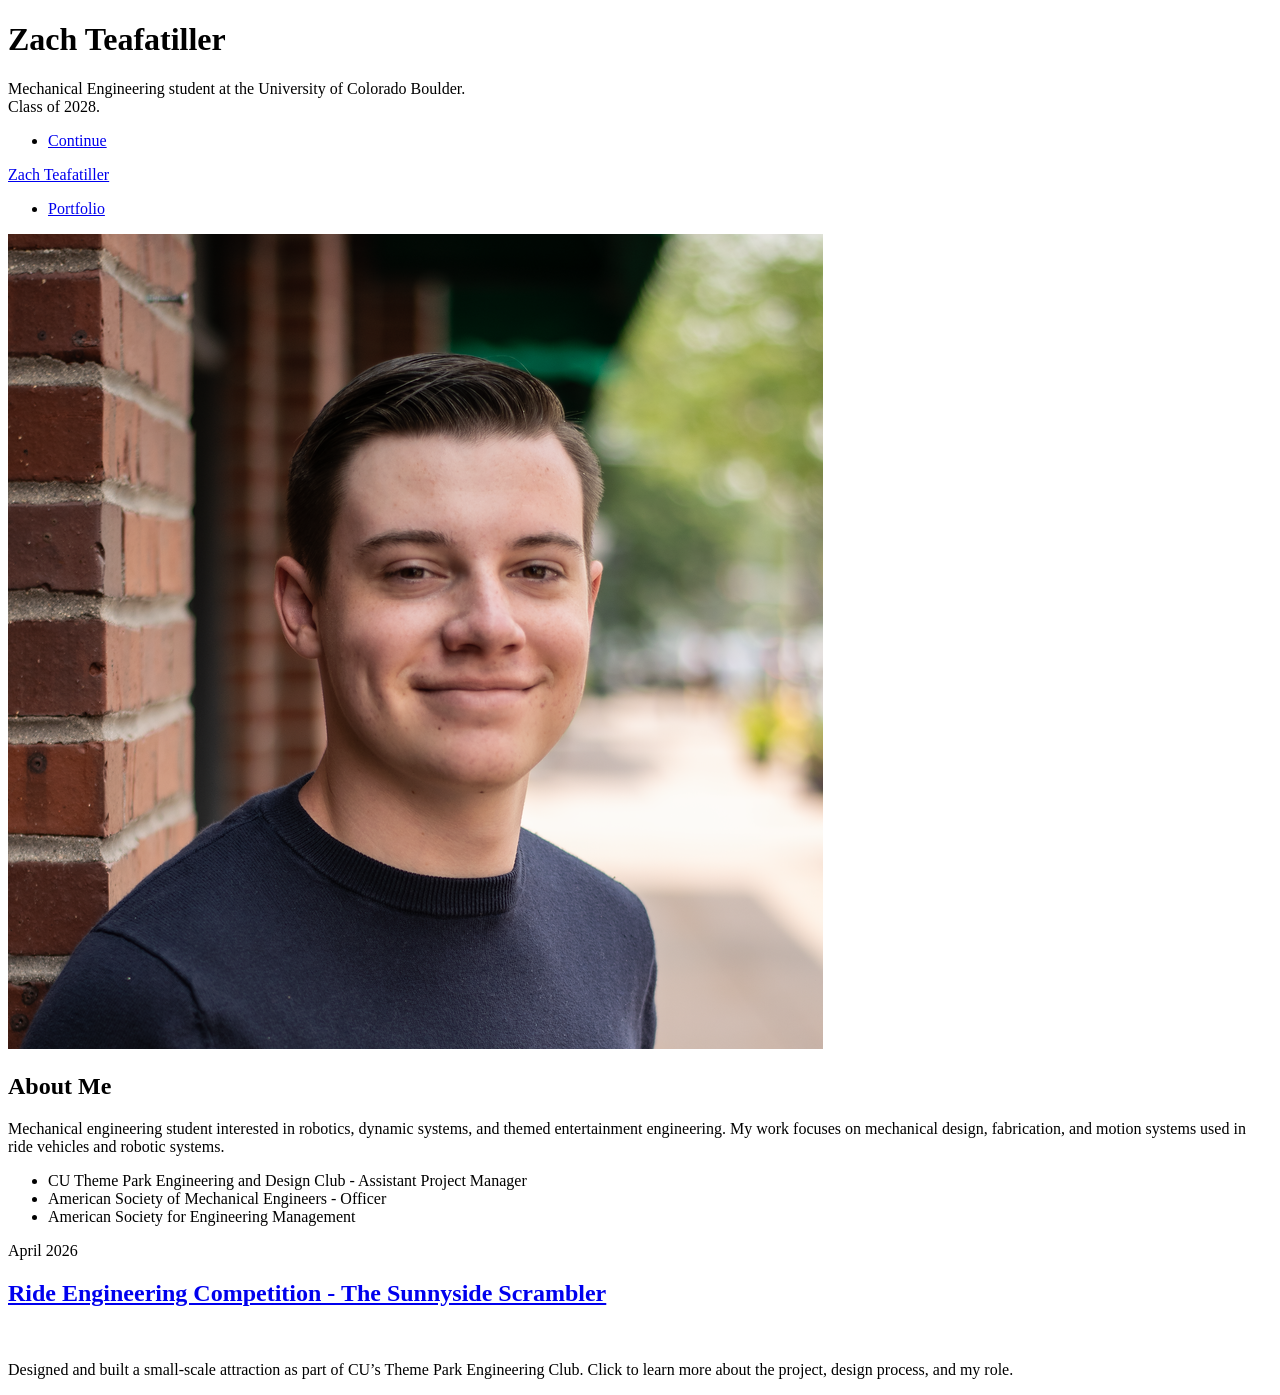
==== commit f2e5ba26: "added project page and included images" ====
--- a/index.html
+++ b/index.html
@@ -1,9 +1,4 @@
 <!DOCTYPE HTML>
-<!--
-	Massively by HTML5 UP
-	html5up.net | @ajlkn
-	Free for personal and commercial use under the CCA 3.0 license (html5up.net/license)
--->
 <html>
 	<head>
 		<title>Zach Teafatiller</title>
@@ -39,42 +34,50 @@
 					</nav>
 
 				<!-- Main -->
-					<div id="main">
-						
-							<a href="#" class="image fit"><img src="images/pfp.PNG" alt="" /></a>
+				<div id="main">
 
-						<!-- Featured Post -->
-							<article class="post featured">
-								<header class="major">
-									<h2><a href="#">About Me</a></h2>
-									<p>Mechanical engineering student interested in robotics, dynamic systems, 
-										and themed entertainment engineering. My work focuses on mechanical design, 
-										fabrication, and motion systems used in ride vehicles and robotic systems.
-									</p>
-									<ul>
-										<li>CU Theme Park Engineering and Design Club - Assistant Project Manager</li>
-										<li>American Society of Mechanical Engineers - Officer</li>
-										<li>American Society for Engineering Management</li>
-									</ul>
-								</header>
-								
-							</article>
+					<!-- Profile Image -->
+					<a href="#" class="image fit"><img src="images/pfp.PNG" alt="" /></a>
 
-						<!-- Posts -->
-							<section class="posts">
-								<article>
-									<header>
-										<span class="date">April 2026</span>
-										<h2><a href="#">Ride Engineering Competition - The Sunnyside Scrambler</a></h2>
-									</header>
-									<a href="#" class="image fit"><img src="images/pic02.jpg" alt="" /></a>
-									<p>Worked with CU Theme Park Engineering and Design Club to create a small scale attraction for candy riders.
-										My role was as an assistant project manager, which included ensuring communication between subteams, documenting
-										and preparing for design reviews, and creating a full line-by-line ASTMF2291 compliance document. Additionally, 
-										assisted the mechanical team with scissor lift design, control panel design and fabrication, and ride assembly.
-									</p>
-								</article>
-							</section>
+					<!-- About Me -->
+					<article class="post featured">
+						<header class="major">
+							<h2>About Me</h2>
+							<p>
+								Mechanical engineering student interested in robotics, dynamic systems, 
+								and themed entertainment engineering. My work focuses on mechanical design, 
+								fabrication, and motion systems used in ride vehicles and robotic systems.
+							</p>
+							<ul>
+								<li>CU Theme Park Engineering and Design Club - Assistant Project Manager</li>
+								<li>American Society of Mechanical Engineers - Officer</li>
+								<li>American Society for Engineering Management</li>
+							</ul>
+						</header>
+					</article>
+
+					<!-- Projects Section -->
+					<section class="posts">
+						<article>
+							<header>
+								<span class="date">April 2026</span>
+								<h2>
+									<a href="rec-project.html">
+										Ride Engineering Competition - The Sunnyside Scrambler
+									</a>
+								</h2>
+							</header>
+							<a href="rec-project.html" class="image fit">
+								<img src="images/rec2601.jpg" alt="" />
+							</a>
+							<p>
+								Designed and built a small-scale attraction as part of CU’s Theme Park Engineering Club.
+								Click to learn more about the project, design process, and my role.
+							</p>
+						</article>
+					</section>
+
+				</div>
 
 		<!-- Scripts -->
 			<script src="assets/js/jquery.min.js"></script>
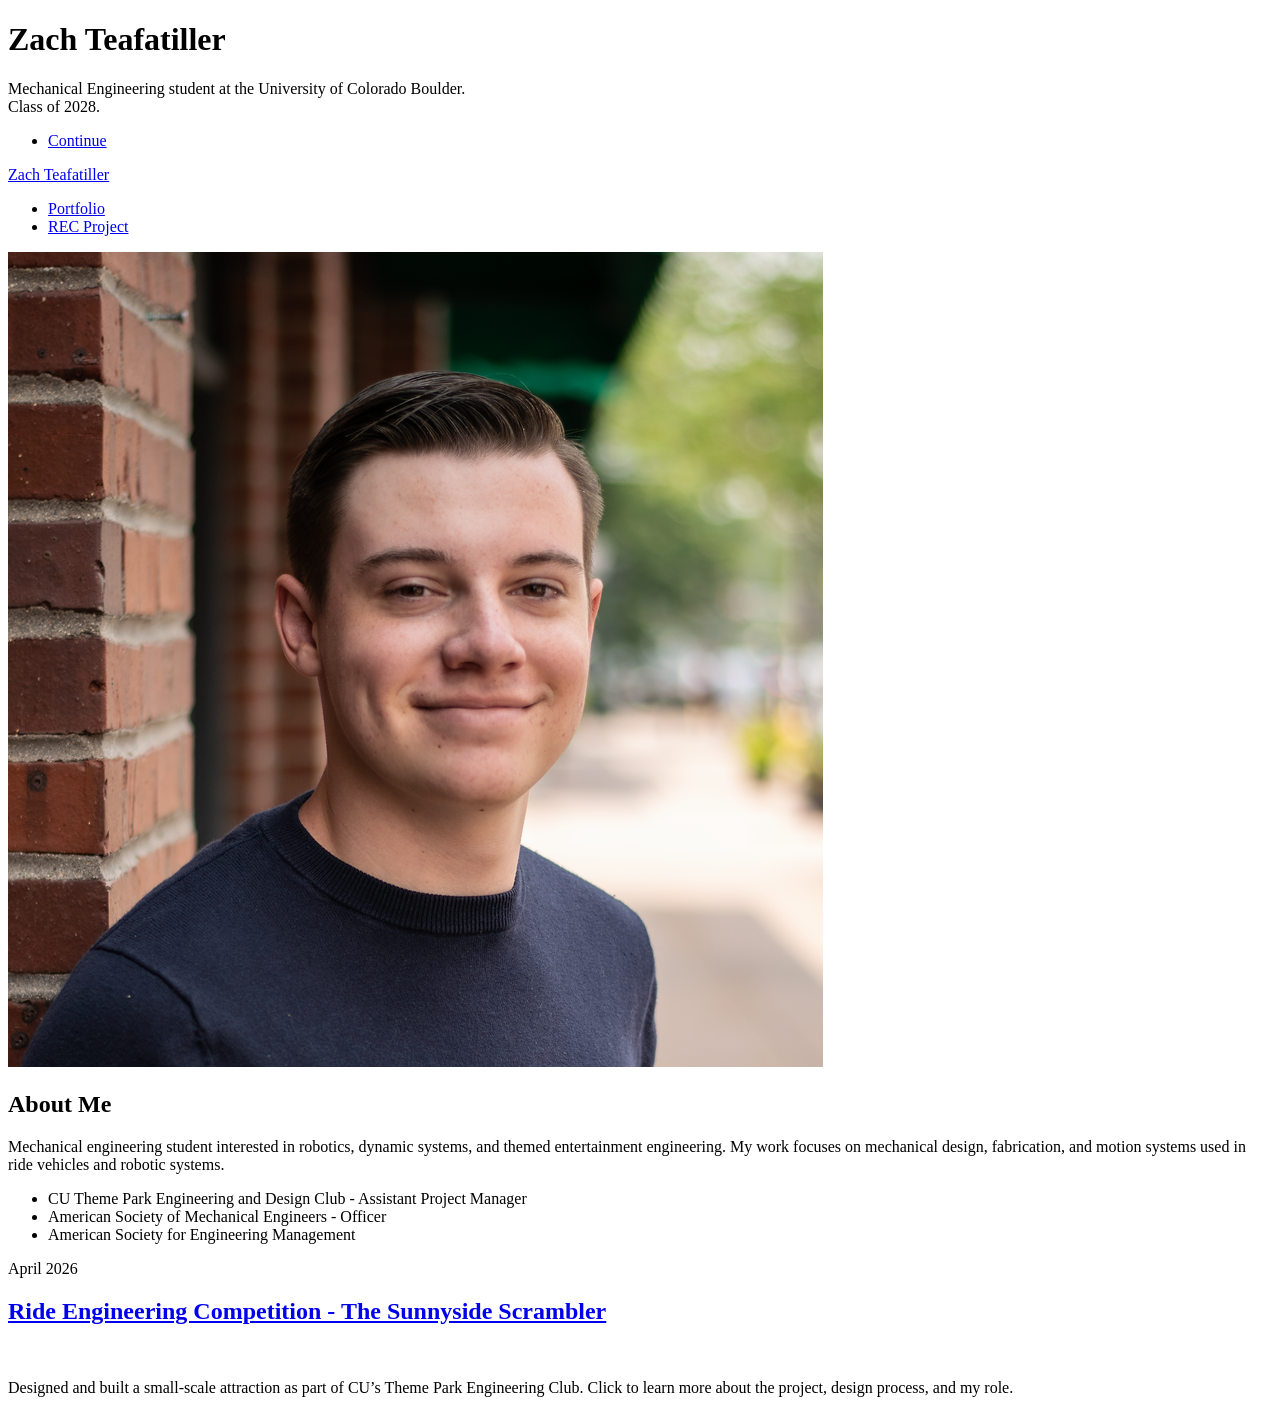
==== commit fcec1f8a: "updated rec post results and fixed nav" ====
--- a/index.html
+++ b/index.html
@@ -30,6 +30,7 @@
 					<nav id="nav">
 						<ul class="links">
 							<li class="active"><a href="index.html">Portfolio</a></li>
+							<li><a href="rec-project.html">REC Project</a></li>
 						</ul>
 					</nav>
 
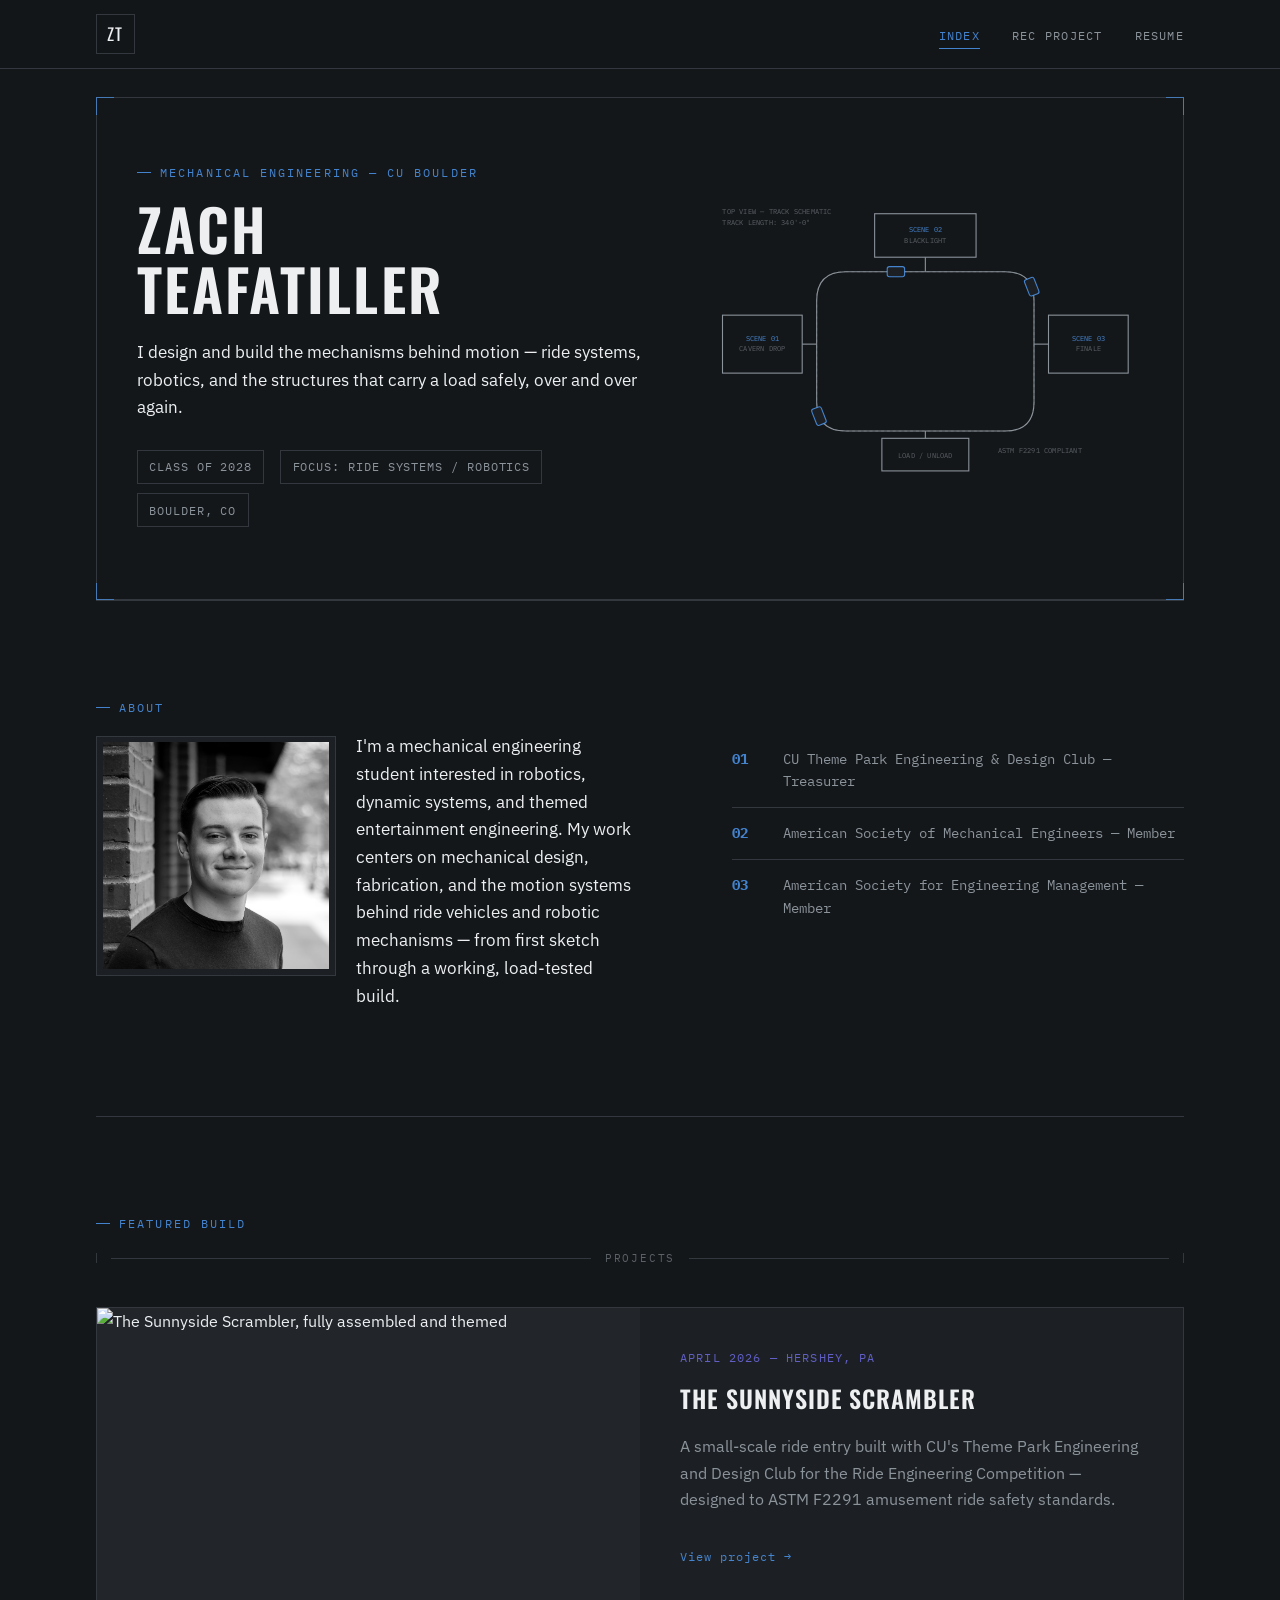
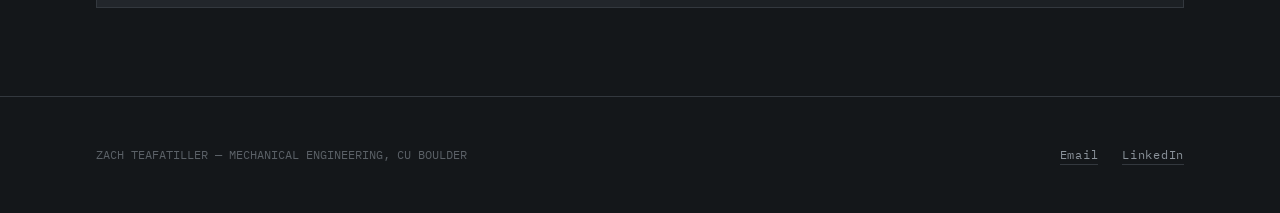
==== commit 619460be: "2.0" ====
--- a/index.html
+++ b/index.html
@@ -1,93 +1,177 @@
-<!DOCTYPE HTML>
-<html>
-	<head>
-		<title>Zach Teafatiller</title>
-		<meta charset="utf-8" />
-		<meta name="viewport" content="width=device-width, initial-scale=1, user-scalable=no" />
-		<link rel="stylesheet" href="assets/css/main.css" />
-		<noscript><link rel="stylesheet" href="assets/css/noscript.css" /></noscript>
-	</head>
-	<body class="is-preload">
+<!DOCTYPE html>
+<html lang="en">
+<head>
+  <meta charset="utf-8" />
+  <title>Zach Teafatiller — Mechanical Engineering</title>
+  <meta name="viewport" content="width=device-width, initial-scale=1" />
+  <meta name="description" content="Zach Teafatiller — mechanical engineering student at CU Boulder focused on ride systems, robotics, and dynamic mechanisms." />
+  <link rel="stylesheet" href="assets/css/main.css" />
+</head>
+<body>
 
-		<!-- Wrapper -->
-			<div id="wrapper" class="fade-in">
+  <nav id="site-nav">
+    <div class="container bar">
+      <a href="index.html" class="logo">ZT</a>
+      <ul class="nav-links">
+        <li><a href="index.html" class="active">Index</a></li>
+        <li><a href="rec-project.html">REC Project</a></li>
+        <li><a href="resume.html">Resume</a></li>
+      </ul>
+      <button class="nav-toggle" aria-label="Toggle navigation" aria-expanded="false">☰</button>
+    </div>
+  </nav>
 
-				<!-- Intro -->
-					<div id="intro">
-						<h1>Zach Teafatiller</h1>
-						<p>Mechanical Engineering student at the University of Colorado Boulder. <br> Class of 2028.</p>
-						<ul class="actions">
-							<li><a href="#header" class="button icon solid solo fa-arrow-down scrolly">Continue</a></li>
-						</ul>
-					</div>
+  <main>
 
-				<!-- Header -->
-					<header id="header">
-						<a href="index.html" class="logo">Zach Teafatiller</a>
-					</header>
+    <!-- Hero -->
+    <section class="container">
+      <div class="hero">
+        <span class="crop tl"></span><span class="crop tr"></span>
+        <span class="crop bl"></span><span class="crop br"></span>
 
-				<!-- Nav -->
-					<nav id="nav">
-						<ul class="links">
-							<li class="active"><a href="index.html">Portfolio</a></li>
-							<li><a href="rec-project.html">REC Project</a></li>
-						</ul>
-					</nav>
+        <div class="hero-grid">
+          <div>
+            <span class="eyebrow">Mechanical Engineering — CU Boulder</span>
+            <h1>Zach<br>Teafatiller</h1>
+            <p class="tagline">
+              I design and build the mechanisms behind motion — ride systems, robotics,
+              and the structures that carry a load safely, over and over again.
+            </p>
+            <div class="meta-row">
+              <span>CLASS OF 2028</span>
+              <span>FOCUS: RIDE SYSTEMS / ROBOTICS</span>
+              <span>BOULDER, CO</span>
+            </div>
+          </div>
 
-				<!-- Main -->
-				<div id="main">
+          <div class="hero-art" aria-hidden="true">
+            <svg viewBox="0 0 600 400" xmlns="http://www.w3.org/2000/svg">
 
-					<!-- Profile Image -->
-					<a href="#" class="image fit"><img src="images/pfp.PNG" alt="" /></a>
+              <!-- track centerline (used to drive vehicle motion) -->
+              <path id="trackPath" class="blueprint-dim"
+                d="M190,110 L410,110 Q450,110 450,150 L450,290 Q450,330 410,330
+                  L190,330 Q150,330 150,290 L150,150 Q150,110 190,110 Z"
+                stroke-dasharray="4 4" fill="none" />
 
-					<!-- About Me -->
-					<article class="post featured">
-						<header class="major">
-							<h2>About Me</h2>
-							<p>
-								Mechanical engineering student interested in robotics, dynamic systems, 
-								and themed entertainment engineering. My work focuses on mechanical design, 
-								fabrication, and motion systems used in ride vehicles and robotic systems.
-							</p>
-							<ul>
-								<li>CU Theme Park Engineering and Design Club - Assistant Project Manager</li>
-								<li>American Society of Mechanical Engineers - Officer</li>
-								<li>American Society for Engineering Management</li>
-							</ul>
-						</header>
-					</article>
+              <!-- track outer edge (the "road") -->
+              <path class="blueprint-line" fill="none" stroke-width="2"
+                d="M190,110 L410,110 Q450,110 450,150 L450,290 Q450,330 410,330
+                  L190,330 Q150,330 150,290 L150,150 Q150,110 190,110 Z" />
 
-					<!-- Projects Section -->
-					<section class="posts">
-						<article>
-							<header>
-								<span class="date">April 2026</span>
-								<h2>
-									<a href="rec-project.html">
-										Ride Engineering Competition - The Sunnyside Scrambler
-									</a>
-								</h2>
-							</header>
-							<a href="rec-project.html" class="image fit">
-								<img src="images/rec2601.jpg" alt="" />
-							</a>
-							<p>
-								Designed and built a small-scale attraction as part of CU’s Theme Park Engineering Club.
-								Click to learn more about the project, design process, and my role.
-							</p>
-						</article>
-					</section>
+              <!-- Scene 01 — top -->
+              <rect class="blueprint-line" x="230" y="30" width="140" height="60" fill="none" />
+              <line class="blueprint-line" x1="300" y1="90" x2="300" y2="110" />
+              <text class="blueprint-label hi" x="300" y="55" text-anchor="middle">SCENE 02</text>
+              <text class="blueprint-label" x="300" y="70" text-anchor="middle">BLACKLIGHT</text>
 
-				</div>
+              <!-- Scene 02 — right -->
+              <rect class="blueprint-line" x="470" y="170" width="110" height="80" fill="none" />
+              <line class="blueprint-line" x1="450" y1="210" x2="470" y2="210" />
+              <text class="blueprint-label hi" x="525" y="205" text-anchor="middle">SCENE 03</text>
+              <text class="blueprint-label" x="525" y="220" text-anchor="middle">FINALE</text>
 
-		<!-- Scripts -->
-			<script src="assets/js/jquery.min.js"></script>
-			<script src="assets/js/jquery.scrollex.min.js"></script>
-			<script src="assets/js/jquery.scrolly.min.js"></script>
-			<script src="assets/js/browser.min.js"></script>
-			<script src="assets/js/breakpoints.min.js"></script>
-			<script src="assets/js/util.js"></script>
-			<script src="assets/js/main.js"></script>
+              <!-- Scene 03 — left -->
+              <rect class="blueprint-line" x="20" y="170" width="110" height="80" fill="none" />
+              <line class="blueprint-line" x1="150" y1="210" x2="130" y2="210" />
+              <text class="blueprint-label hi" x="75" y="205" text-anchor="middle">SCENE 01</text>
+              <text class="blueprint-label" x="75" y="220" text-anchor="middle">CAVERN DROP</text>
 
-	</body>
-</html>+              <!-- Load / unload station -->
+              <rect class="blueprint-line" x="240" y="340" width="120" height="45" fill="none" />
+              <line class="blueprint-line" x1="300" y1="330" x2="300" y2="340" />
+              <text class="blueprint-label" x="300" y="367" text-anchor="middle">LOAD / UNLOAD</text>
+
+              <!-- vehicle 1 -->
+              <rect class="blueprint-car" x="-12" y="-7" width="24" height="14" rx="3">
+                <animateMotion dur="20s" repeatCount="indefinite" rotate="auto" begin="0s">
+                  <mpath href="#trackPath" />
+                </animateMotion>
+              </rect>
+
+              <!-- vehicle 2, half a lap behind -->
+              <rect class="blueprint-car" x="-12" y="-7" width="24" height="14" rx="3">
+                <animateMotion dur="20s" repeatCount="indefinite" rotate="auto" begin="-4s">
+                  <mpath href="#trackPath" />
+                </animateMotion>
+              </rect>
+
+              <rect class="blueprint-car" x="-12" y="-7" width="24" height="14" rx="3">
+                <animateMotion dur="20s" repeatCount="indefinite" rotate="auto" begin="-14s">
+                  <mpath href="#trackPath" />
+                </animateMotion>
+              </rect>
+
+              <!-- callouts -->
+              <text class="blueprint-label" x="20" y="30">TOP VIEW — TRACK SCHEMATIC</text>
+              <text class="blueprint-label" x="20" y="46">TRACK LENGTH: 340'-0"</text>
+              <text class="blueprint-label" x="400" y="360">ASTM F2291 COMPLIANT</text>
+            </svg>
+          </div>
+        </div>
+      </div>
+    </section>
+
+    <!-- About -->
+    <section class="section container" data-reveal>
+      <span class="eyebrow">About</span>
+      <div class="about-grid">
+        <div>
+          <div class="id-photo">
+            <img src="images/pfp.PNG" alt="Portrait of Zach Teafatiller" />
+          </div>
+          <p style="color:var(--paper); font-size:1.05rem; max-width:34rem;">
+            I'm a mechanical engineering student interested in robotics, dynamic systems,
+            and themed entertainment engineering. My work centers on mechanical design,
+            fabrication, and the motion systems behind ride vehicles and robotic
+            mechanisms — from first sketch through a working, load-tested build.
+          </p>
+        </div>
+        <ul class="spec-list">
+          <li><b>01</b> CU Theme Park Engineering &amp; Design Club — Treasurer</li>
+          <li><b>02</b> American Society of Mechanical Engineers — Member</li>
+          <li><b>03</b> American Society for Engineering Management — Member</li>
+        </ul>
+      </div>
+    </section>
+
+    <!-- Featured project -->
+    <section class="section container" data-reveal>
+      <span class="eyebrow">Featured Build</span>
+      <div class="dim-rule">
+        <span class="tick"></span><span class="line"></span>
+        <span class="label">Projects</span>
+        <span class="line"></span><span class="tick"></span>
+      </div>
+
+      <a href="rec-project.html" class="project-card">
+        <div class="thumb">
+          <img src="images/rec2601.jpg" alt="The Sunnyside Scrambler, fully assembled and themed" />
+        </div>
+        <div class="copy">
+          <span class="date mono">APRIL 2026 — HERSHEY, PA</span>
+          <h3>The Sunnyside Scrambler</h3>
+          <p>
+            A small-scale ride entry built with CU's Theme Park Engineering and Design
+            Club for the Ride Engineering Competition — designed to ASTM F2291 amusement
+            ride safety standards.
+          </p>
+          <span class="link-cta">View project &rarr;</span>
+        </div>
+      </a>
+    </section>
+
+  </main>
+
+  <footer id="site-footer">
+    <div class="container row">
+      <p>ZACH TEAFATILLER — MECHANICAL ENGINEERING, CU BOULDER</p>
+      <div class="socials">
+        <a href="mailto:zwteafatiller@gmail.com">Email</a>
+        <a href="https://www.linkedin.com/in/zach-teafatiller">LinkedIn</a>
+      </div>
+    </div>
+  </footer>
+
+  <script src="assets/js/main.js"></script>
+</body>
+</html>
--- a/assets/css/main.css
+++ b/assets/css/main.css
@@ -1,4689 +1,526 @@
-@import url(fontawesome-all.min.css);
-@import url("https://fonts.googleapis.com/css?family=Merriweather:300,700,300italic,700italic|Source+Sans+Pro:900");
-
-/*
-	Massively by HTML5 UP
-	html5up.net | @ajlkn
-	Free for personal and commercial use under the CCA 3.0 license (html5up.net/license)
-*/
-
-html, body, div, span, applet, object,
-iframe, h1, h2, h3, h4, h5, h6, p, blockquote,
-pre, a, abbr, acronym, address, big, cite,
-code, del, dfn, em, img, ins, kbd, q, s, samp,
-small, strike, strong, sub, sup, tt, var, b,
-u, i, center, dl, dt, dd, ol, ul, li, fieldset,
-form, label, legend, table, caption, tbody,
-tfoot, thead, tr, th, td, article, aside,
-canvas, details, embed, figure, figcaption,
-footer, header, hgroup, menu, nav, output, ruby,
-section, summary, time, mark, audio, video {
-	margin: 0;
-	padding: 0;
-	border: 0;
-	font-size: 100%;
-	font: inherit;
-	vertical-align: baseline;}
-
-article, aside, details, figcaption, figure,
-footer, header, hgroup, menu, nav, section {
-	display: block;}
-
-body {
-	line-height: 1;
-}
-
-ol, ul {
-	list-style: none;
-}
-
-blockquote, q {
-	quotes: none;
-}
-
-	blockquote:before, blockquote:after, q:before, q:after {
-		content: '';
-		content: none;
-	}
-
-table {
-	border-collapse: collapse;
-	border-spacing: 0;
-}
-
-body {
-	-webkit-text-size-adjust: none;
-}
-
-mark {
-	background-color: transparent;
-	color: inherit;
-}
-
-input::-moz-focus-inner {
-	border: 0;
-	padding: 0;
-}
-
-input, select, textarea {
-	-moz-appearance: none;
-	-webkit-appearance: none;
-	-ms-appearance: none;
-	appearance: none;
-}
-
-/* Basic */
-
-	@-ms-viewport {
-		width: device-width;
-	}
-
-	body {
-		-ms-overflow-style: scrollbar;
-	}
-
-	@media screen and (max-width: 480px) {
-
-		html, body {
-			min-width: 320px;
-		}
-
-	}
-
-	html {
-		box-sizing: border-box;
-	}
-
-	*, *:before, *:after {
-		box-sizing: inherit;
-	}
-
-	body {
-		background-color: #1e252d;
-	}
-
-		body.is-preload *, body.is-preload *:before, body.is-preload *:after {
-			-moz-animation: none !important;
-			-webkit-animation: none !important;
-			-ms-animation: none !important;
-			animation: none !important;
-			-moz-transition: none !important;
-			-webkit-transition: none !important;
-			-ms-transition: none !important;
-			transition: none !important;
-		}
-
-/* Type */
-
-	html {
-		font-size: 16pt;
-	}
-
-		@media screen and (max-width: 1680px) {
-
-			html {
-				font-size: 12pt;
-			}
-
-		}
-
-		@media screen and (max-width: 1280px) {
-
-			html {
-				font-size: 11pt;
-			}
-
-		}
-
-		@media screen and (max-width: 360px) {
-
-			html {
-				font-size: 10pt;
-			}
-
-		}
-
-	body {
-		color: #212931;
-	}
-
-	body, input, select, textarea {
-		font-family: "Merriweather", Georgia, serif;
-		font-weight: 300;
-		font-size: 1rem;
-		line-height: 2.375;
-	}
-
-	a {
-		-moz-transition: color 0.2s ease-in-out, background-color 0.2s ease-in-out, border-color 0.2s ease-in-out, box-shadow 0.2s ease-in-out;
-		-webkit-transition: color 0.2s ease-in-out, background-color 0.2s ease-in-out, border-color 0.2s ease-in-out, box-shadow 0.2s ease-in-out;
-		-ms-transition: color 0.2s ease-in-out, background-color 0.2s ease-in-out, border-color 0.2s ease-in-out, box-shadow 0.2s ease-in-out;
-		transition: color 0.2s ease-in-out, background-color 0.2s ease-in-out, border-color 0.2s ease-in-out, box-shadow 0.2s ease-in-out;
-		border-bottom: dotted 1px;
-		text-decoration: none;
-	}
-
-		a:hover {
-			border-bottom-color: transparent;
-		}
-
-	strong, b {
-		font-weight: 600;
-	}
-
-	em, i {
-		font-style: italic;
-	}
-
-	p {
-		text-align: justify;
-		margin: 0 0 2rem 0;
-	}
-
-	h1, h2, h3, h4, h5, h6 {
-		font-family: "Source Sans Pro", Helvetica, sans-serif;
-		font-weight: 900;
-		line-height: 1.5;
-		letter-spacing: 0.075em;
-		text-transform: uppercase;
-		margin: 0 0 1rem 0;
-	}
-
-		h1 a, h2 a, h3 a, h4 a, h5 a, h6 a {
-			border-bottom: 0;
-			color: inherit;
-			text-decoration: none;
-		}
-
-	h1 {
-		font-size: 4rem;
-		line-height: 1.1;
-		margin: 0 0 2rem 0;
-	}
-
-	h2 {
-		font-size: 1.75rem;
-		line-height: 1.3;
-		margin: 0 0 1.5rem 0;
-	}
-
-	h3 {
-		font-size: 1.25rem;
-		margin: 0 0 1.5rem 0;
-	}
-
-	h4 {
-		font-size: 1rem;
-	}
-
-	h5 {
-		font-size: 0.9rem;
-	}
-
-	h6 {
-		font-size: 0.8rem;
-	}
-
-	sub {
-		font-size: 0.8rem;
-		position: relative;
-		top: 0.5rem;
-	}
-
-	sup {
-		font-size: 0.8rem;
-		position: relative;
-		top: -0.5rem;
-	}
-
-	blockquote {
-		border-left: solid 4px;
-		font-style: italic;
-		margin: 0 0 2rem 0;
-		padding: 0.5rem 0 0.5rem 2rem;
-	}
-
-	code {
-		border: solid 2px;
-		font-family: "Courier New", monospace;
-		font-size: 0.9rem;
-		margin: 0 0.25rem;
-		padding: 0.25rem 0.65rem;
-	}
-
-	pre {
-		-webkit-overflow-scrolling: touch;
-		font-family: "Courier New", monospace;
-		font-size: 0.9rem;
-		margin: 0 0 2rem 0;
-	}
-
-		pre code {
-			display: block;
-			line-height: 1.75;
-			padding: 1rem 1.5rem;
-			overflow-x: auto;
-		}
-
-	hr {
-		border: 0;
-		border-bottom: solid 2px;
-		margin: 3rem 0;
-	}
-
-		hr.major {
-			margin: 5rem 0;
-		}
-
-	.align-left {
-		text-align: left;
-	}
-
-	.align-center {
-		text-align: center;
-	}
-
-	.align-right {
-		text-align: right;
-	}
-
-	input, select, textarea {
-		color: #212931;
-	}
-
-	a {
-		color: #212931;
-		border-bottom-color: rgba(33, 41, 49, 0.5);
-	}
-
-		a:hover {
-			border-bottom-color: transparent;
-			color: #18bfef !important;
-		}
-
-	strong, b {
-		color: #212931;
-	}
-
-	h1, h2, h3, h4, h5, h6 {
-		color: #212931;
-	}
-
-	blockquote {
-		border-left-color: #eeeeee;
-	}
-
-	code {
-		background: rgba(220, 220, 220, 0.25);
-		border-color: #eeeeee;
-	}
-
-	hr {
-		border-bottom-color: #eeeeee;
-	}
-
-/* Row */
-
-	.row {
-		display: flex;
-		flex-wrap: wrap;
-		box-sizing: border-box;
-		align-items: stretch;
-	}
-
-		.row > * {
-			box-sizing: border-box;
-		}
-
-		.row.gtr-uniform > * > :last-child {
-			margin-bottom: 0;
-		}
-
-		.row.aln-left {
-			justify-content: flex-start;
-		}
-
-		.row.aln-center {
-			justify-content: center;
-		}
-
-		.row.aln-right {
-			justify-content: flex-end;
-		}
-
-		.row.aln-top {
-			align-items: flex-start;
-		}
-
-		.row.aln-middle {
-			align-items: center;
-		}
-
-		.row.aln-bottom {
-			align-items: flex-end;
-		}
-
-		.row > .imp {
-			order: -1;
-		}
-
-		.row > .col-1 {
-			width: 8.33333%;
-		}
-
-		.row > .off-1 {
-			margin-left: 8.33333%;
-		}
-
-		.row > .col-2 {
-			width: 16.66667%;
-		}
-
-		.row > .off-2 {
-			margin-left: 16.66667%;
-		}
-
-		.row > .col-3 {
-			width: 25%;
-		}
-
-		.row > .off-3 {
-			margin-left: 25%;
-		}
-
-		.row > .col-4 {
-			width: 33.33333%;
-		}
-
-		.row > .off-4 {
-			margin-left: 33.33333%;
-		}
-
-		.row > .col-5 {
-			width: 41.66667%;
-		}
-
-		.row > .off-5 {
-			margin-left: 41.66667%;
-		}
-
-		.row > .col-6 {
-			width: 50%;
-		}
-
-		.row > .off-6 {
-			margin-left: 50%;
-		}
-
-		.row > .col-7 {
-			width: 58.33333%;
-		}
-
-		.row > .off-7 {
-			margin-left: 58.33333%;
-		}
-
-		.row > .col-8 {
-			width: 66.66667%;
-		}
-
-		.row > .off-8 {
-			margin-left: 66.66667%;
-		}
-
-		.row > .col-9 {
-			width: 75%;
-		}
-
-		.row > .off-9 {
-			margin-left: 75%;
-		}
-
-		.row > .col-10 {
-			width: 83.33333%;
-		}
-
-		.row > .off-10 {
-			margin-left: 83.33333%;
-		}
-
-		.row > .col-11 {
-			width: 91.66667%;
-		}
-
-		.row > .off-11 {
-			margin-left: 91.66667%;
-		}
-
-		.row > .col-12 {
-			width: 100%;
-		}
-
-		.row > .off-12 {
-			margin-left: 100%;
-		}
-
-		.row.gtr-0 {
-			margin-top: 0;
-			margin-left: 0rem;
-		}
-
-			.row.gtr-0 > * {
-				padding: 0 0 0 0rem;
-			}
-
-			.row.gtr-0.gtr-uniform {
-				margin-top: 0rem;
-			}
-
-				.row.gtr-0.gtr-uniform > * {
-					padding-top: 0rem;
-				}
-
-		.row.gtr-25 {
-			margin-top: 0;
-			margin-left: -0.375rem;
-		}
-
-			.row.gtr-25 > * {
-				padding: 0 0 0 0.375rem;
-			}
-
-			.row.gtr-25.gtr-uniform {
-				margin-top: -0.375rem;
-			}
-
-				.row.gtr-25.gtr-uniform > * {
-					padding-top: 0.375rem;
-				}
-
-		.row.gtr-50 {
-			margin-top: 0;
-			margin-left: -0.75rem;
-		}
-
-			.row.gtr-50 > * {
-				padding: 0 0 0 0.75rem;
-			}
-
-			.row.gtr-50.gtr-uniform {
-				margin-top: -0.75rem;
-			}
-
-				.row.gtr-50.gtr-uniform > * {
-					padding-top: 0.75rem;
-				}
-
-		.row {
-			margin-top: 0;
-			margin-left: -1.5rem;
-		}
-
-			.row > * {
-				padding: 0 0 0 1.5rem;
-			}
-
-			.row.gtr-uniform {
-				margin-top: -1.5rem;
-			}
-
-				.row.gtr-uniform > * {
-					padding-top: 1.5rem;
-				}
-
-		.row.gtr-150 {
-			margin-top: 0;
-			margin-left: -2.25rem;
-		}
-
-			.row.gtr-150 > * {
-				padding: 0 0 0 2.25rem;
-			}
-
-			.row.gtr-150.gtr-uniform {
-				margin-top: -2.25rem;
-			}
-
-				.row.gtr-150.gtr-uniform > * {
-					padding-top: 2.25rem;
-				}
-
-		.row.gtr-200 {
-			margin-top: 0;
-			margin-left: -3rem;
-		}
-
-			.row.gtr-200 > * {
-				padding: 0 0 0 3rem;
-			}
-
-			.row.gtr-200.gtr-uniform {
-				margin-top: -3rem;
-			}
-
-				.row.gtr-200.gtr-uniform > * {
-					padding-top: 3rem;
-				}
-
-		@media screen and (max-width: 1680px) {
-
-			.row {
-				display: flex;
-				flex-wrap: wrap;
-				box-sizing: border-box;
-				align-items: stretch;
-			}
-
-				.row > * {
-					box-sizing: border-box;
-				}
-
-				.row.gtr-uniform > * > :last-child {
-					margin-bottom: 0;
-				}
-
-				.row.aln-left {
-					justify-content: flex-start;
-				}
-
-				.row.aln-center {
-					justify-content: center;
-				}
-
-				.row.aln-right {
-					justify-content: flex-end;
-				}
-
-				.row.aln-top {
-					align-items: flex-start;
-				}
-
-				.row.aln-middle {
-					align-items: center;
-				}
-
-				.row.aln-bottom {
-					align-items: flex-end;
-				}
-
-				.row > .imp-xlarge {
-					order: -1;
-				}
-
-				.row > .col-1-xlarge {
-					width: 8.33333%;
-				}
-
-				.row > .off-1-xlarge {
-					margin-left: 8.33333%;
-				}
-
-				.row > .col-2-xlarge {
-					width: 16.66667%;
-				}
-
-				.row > .off-2-xlarge {
-					margin-left: 16.66667%;
-				}
-
-				.row > .col-3-xlarge {
-					width: 25%;
-				}
-
-				.row > .off-3-xlarge {
-					margin-left: 25%;
-				}
-
-				.row > .col-4-xlarge {
-					width: 33.33333%;
-				}
-
-				.row > .off-4-xlarge {
-					margin-left: 33.33333%;
-				}
-
-				.row > .col-5-xlarge {
-					width: 41.66667%;
-				}
-
-				.row > .off-5-xlarge {
-					margin-left: 41.66667%;
-				}
-
-				.row > .col-6-xlarge {
-					width: 50%;
-				}
-
-				.row > .off-6-xlarge {
-					margin-left: 50%;
-				}
-
-				.row > .col-7-xlarge {
-					width: 58.33333%;
-				}
-
-				.row > .off-7-xlarge {
-					margin-left: 58.33333%;
-				}
-
-				.row > .col-8-xlarge {
-					width: 66.66667%;
-				}
-
-				.row > .off-8-xlarge {
-					margin-left: 66.66667%;
-				}
-
-				.row > .col-9-xlarge {
-					width: 75%;
-				}
-
-				.row > .off-9-xlarge {
-					margin-left: 75%;
-				}
-
-				.row > .col-10-xlarge {
-					width: 83.33333%;
-				}
-
-				.row > .off-10-xlarge {
-					margin-left: 83.33333%;
-				}
-
-				.row > .col-11-xlarge {
-					width: 91.66667%;
-				}
-
-				.row > .off-11-xlarge {
-					margin-left: 91.66667%;
-				}
-
-				.row > .col-12-xlarge {
-					width: 100%;
-				}
-
-				.row > .off-12-xlarge {
-					margin-left: 100%;
-				}
-
-				.row.gtr-0 {
-					margin-top: 0;
-					margin-left: 0rem;
-				}
-
-					.row.gtr-0 > * {
-						padding: 0 0 0 0rem;
-					}
-
-					.row.gtr-0.gtr-uniform {
-						margin-top: 0rem;
-					}
-
-						.row.gtr-0.gtr-uniform > * {
-							padding-top: 0rem;
-						}
-
-				.row.gtr-25 {
-					margin-top: 0;
-					margin-left: -0.375rem;
-				}
-
-					.row.gtr-25 > * {
-						padding: 0 0 0 0.375rem;
-					}
-
-					.row.gtr-25.gtr-uniform {
-						margin-top: -0.375rem;
-					}
-
-						.row.gtr-25.gtr-uniform > * {
-							padding-top: 0.375rem;
-						}
-
-				.row.gtr-50 {
-					margin-top: 0;
-					margin-left: -0.75rem;
-				}
-
-					.row.gtr-50 > * {
-						padding: 0 0 0 0.75rem;
-					}
-
-					.row.gtr-50.gtr-uniform {
-						margin-top: -0.75rem;
-					}
-
-						.row.gtr-50.gtr-uniform > * {
-							padding-top: 0.75rem;
-						}
-
-				.row {
-					margin-top: 0;
-					margin-left: -1.5rem;
-				}
-
-					.row > * {
-						padding: 0 0 0 1.5rem;
-					}
-
-					.row.gtr-uniform {
-						margin-top: -1.5rem;
-					}
-
-						.row.gtr-uniform > * {
-							padding-top: 1.5rem;
-						}
-
-				.row.gtr-150 {
-					margin-top: 0;
-					margin-left: -2.25rem;
-				}
-
-					.row.gtr-150 > * {
-						padding: 0 0 0 2.25rem;
-					}
-
-					.row.gtr-150.gtr-uniform {
-						margin-top: -2.25rem;
-					}
-
-						.row.gtr-150.gtr-uniform > * {
-							padding-top: 2.25rem;
-						}
-
-				.row.gtr-200 {
-					margin-top: 0;
-					margin-left: -3rem;
-				}
-
-					.row.gtr-200 > * {
-						padding: 0 0 0 3rem;
-					}
-
-					.row.gtr-200.gtr-uniform {
-						margin-top: -3rem;
-					}
-
-						.row.gtr-200.gtr-uniform > * {
-							padding-top: 3rem;
-						}
-
-		}
-
-		@media screen and (max-width: 1280px) {
-
-			.row {
-				display: flex;
-				flex-wrap: wrap;
-				box-sizing: border-box;
-				align-items: stretch;
-			}
-
-				.row > * {
-					box-sizing: border-box;
-				}
-
-				.row.gtr-uniform > * > :last-child {
-					margin-bottom: 0;
-				}
-
-				.row.aln-left {
-					justify-content: flex-start;
-				}
-
-				.row.aln-center {
-					justify-content: center;
-				}
-
-				.row.aln-right {
-					justify-content: flex-end;
-				}
-
-				.row.aln-top {
-					align-items: flex-start;
-				}
-
-				.row.aln-middle {
-					align-items: center;
-				}
-
-				.row.aln-bottom {
-					align-items: flex-end;
-				}
-
-				.row > .imp-large {
-					order: -1;
-				}
-
-				.row > .col-1-large {
-					width: 8.33333%;
-				}
-
-				.row > .off-1-large {
-					margin-left: 8.33333%;
-				}
-
-				.row > .col-2-large {
-					width: 16.66667%;
-				}
-
-				.row > .off-2-large {
-					margin-left: 16.66667%;
-				}
-
-				.row > .col-3-large {
-					width: 25%;
-				}
-
-				.row > .off-3-large {
-					margin-left: 25%;
-				}
-
-				.row > .col-4-large {
-					width: 33.33333%;
-				}
-
-				.row > .off-4-large {
-					margin-left: 33.33333%;
-				}
-
-				.row > .col-5-large {
-					width: 41.66667%;
-				}
-
-				.row > .off-5-large {
-					margin-left: 41.66667%;
-				}
-
-				.row > .col-6-large {
-					width: 50%;
-				}
-
-				.row > .off-6-large {
-					margin-left: 50%;
-				}
-
-				.row > .col-7-large {
-					width: 58.33333%;
-				}
-
-				.row > .off-7-large {
-					margin-left: 58.33333%;
-				}
-
-				.row > .col-8-large {
-					width: 66.66667%;
-				}
-
-				.row > .off-8-large {
-					margin-left: 66.66667%;
-				}
-
-				.row > .col-9-large {
-					width: 75%;
-				}
-
-				.row > .off-9-large {
-					margin-left: 75%;
-				}
-
-				.row > .col-10-large {
-					width: 83.33333%;
-				}
-
-				.row > .off-10-large {
-					margin-left: 83.33333%;
-				}
-
-				.row > .col-11-large {
-					width: 91.66667%;
-				}
-
-				.row > .off-11-large {
-					margin-left: 91.66667%;
-				}
-
-				.row > .col-12-large {
-					width: 100%;
-				}
-
-				.row > .off-12-large {
-					margin-left: 100%;
-				}
-
-				.row.gtr-0 {
-					margin-top: 0;
-					margin-left: 0rem;
-				}
-
-					.row.gtr-0 > * {
-						padding: 0 0 0 0rem;
-					}
-
-					.row.gtr-0.gtr-uniform {
-						margin-top: 0rem;
-					}
-
-						.row.gtr-0.gtr-uniform > * {
-							padding-top: 0rem;
-						}
-
-				.row.gtr-25 {
-					margin-top: 0;
-					margin-left: -0.375rem;
-				}
-
-					.row.gtr-25 > * {
-						padding: 0 0 0 0.375rem;
-					}
-
-					.row.gtr-25.gtr-uniform {
-						margin-top: -0.375rem;
-					}
-
-						.row.gtr-25.gtr-uniform > * {
-							padding-top: 0.375rem;
-						}
-
-				.row.gtr-50 {
-					margin-top: 0;
-					margin-left: -0.75rem;
-				}
-
-					.row.gtr-50 > * {
-						padding: 0 0 0 0.75rem;
-					}
-
-					.row.gtr-50.gtr-uniform {
-						margin-top: -0.75rem;
-					}
-
-						.row.gtr-50.gtr-uniform > * {
-							padding-top: 0.75rem;
-						}
-
-				.row {
-					margin-top: 0;
-					margin-left: -1.5rem;
-				}
-
-					.row > * {
-						padding: 0 0 0 1.5rem;
-					}
-
-					.row.gtr-uniform {
-						margin-top: -1.5rem;
-					}
-
-						.row.gtr-uniform > * {
-							padding-top: 1.5rem;
-						}
-
-				.row.gtr-150 {
-					margin-top: 0;
-					margin-left: -2.25rem;
-				}
-
-					.row.gtr-150 > * {
-						padding: 0 0 0 2.25rem;
-					}
-
-					.row.gtr-150.gtr-uniform {
-						margin-top: -2.25rem;
-					}
-
-						.row.gtr-150.gtr-uniform > * {
-							padding-top: 2.25rem;
-						}
-
-				.row.gtr-200 {
-					margin-top: 0;
-					margin-left: -3rem;
-				}
-
-					.row.gtr-200 > * {
-						padding: 0 0 0 3rem;
-					}
-
-					.row.gtr-200.gtr-uniform {
-						margin-top: -3rem;
-					}
-
-						.row.gtr-200.gtr-uniform > * {
-							padding-top: 3rem;
-						}
-
-		}
-
-		@media screen and (max-width: 980px) {
-
-			.row {
-				display: flex;
-				flex-wrap: wrap;
-				box-sizing: border-box;
-				align-items: stretch;
-			}
-
-				.row > * {
-					box-sizing: border-box;
-				}
-
-				.row.gtr-uniform > * > :last-child {
-					margin-bottom: 0;
-				}
-
-				.row.aln-left {
-					justify-content: flex-start;
-				}
-
-				.row.aln-center {
-					justify-content: center;
-				}
-
-				.row.aln-right {
-					justify-content: flex-end;
-				}
-
-				.row.aln-top {
-					align-items: flex-start;
-				}
-
-				.row.aln-middle {
-					align-items: center;
-				}
-
-				.row.aln-bottom {
-					align-items: flex-end;
-				}
-
-				.row > .imp-medium {
-					order: -1;
-				}
-
-				.row > .col-1-medium {
-					width: 8.33333%;
-				}
-
-				.row > .off-1-medium {
-					margin-left: 8.33333%;
-				}
-
-				.row > .col-2-medium {
-					width: 16.66667%;
-				}
-
-				.row > .off-2-medium {
-					margin-left: 16.66667%;
-				}
-
-				.row > .col-3-medium {
-					width: 25%;
-				}
-
-				.row > .off-3-medium {
-					margin-left: 25%;
-				}
-
-				.row > .col-4-medium {
-					width: 33.33333%;
-				}
-
-				.row > .off-4-medium {
-					margin-left: 33.33333%;
-				}
-
-				.row > .col-5-medium {
-					width: 41.66667%;
-				}
-
-				.row > .off-5-medium {
-					margin-left: 41.66667%;
-				}
-
-				.row > .col-6-medium {
-					width: 50%;
-				}
-
-				.row > .off-6-medium {
-					margin-left: 50%;
-				}
-
-				.row > .col-7-medium {
-					width: 58.33333%;
-				}
-
-				.row > .off-7-medium {
-					margin-left: 58.33333%;
-				}
-
-				.row > .col-8-medium {
-					width: 66.66667%;
-				}
-
-				.row > .off-8-medium {
-					margin-left: 66.66667%;
-				}
-
-				.row > .col-9-medium {
-					width: 75%;
-				}
-
-				.row > .off-9-medium {
-					margin-left: 75%;
-				}
-
-				.row > .col-10-medium {
-					width: 83.33333%;
-				}
-
-				.row > .off-10-medium {
-					margin-left: 83.33333%;
-				}
-
-				.row > .col-11-medium {
-					width: 91.66667%;
-				}
-
-				.row > .off-11-medium {
-					margin-left: 91.66667%;
-				}
-
-				.row > .col-12-medium {
-					width: 100%;
-				}
-
-				.row > .off-12-medium {
-					margin-left: 100%;
-				}
-
-				.row.gtr-0 {
-					margin-top: 0;
-					margin-left: 0rem;
-				}
-
-					.row.gtr-0 > * {
-						padding: 0 0 0 0rem;
-					}
-
-					.row.gtr-0.gtr-uniform {
-						margin-top: 0rem;
-					}
-
-						.row.gtr-0.gtr-uniform > * {
-							padding-top: 0rem;
-						}
-
-				.row.gtr-25 {
-					margin-top: 0;
-					margin-left: -0.375rem;
-				}
-
-					.row.gtr-25 > * {
-						padding: 0 0 0 0.375rem;
-					}
-
-					.row.gtr-25.gtr-uniform {
-						margin-top: -0.375rem;
-					}
-
-						.row.gtr-25.gtr-uniform > * {
-							padding-top: 0.375rem;
-						}
-
-				.row.gtr-50 {
-					margin-top: 0;
-					margin-left: -0.75rem;
-				}
-
-					.row.gtr-50 > * {
-						padding: 0 0 0 0.75rem;
-					}
-
-					.row.gtr-50.gtr-uniform {
-						margin-top: -0.75rem;
-					}
-
-						.row.gtr-50.gtr-uniform > * {
-							padding-top: 0.75rem;
-						}
-
-				.row {
-					margin-top: 0;
-					margin-left: -1.5rem;
-				}
-
-					.row > * {
-						padding: 0 0 0 1.5rem;
-					}
-
-					.row.gtr-uniform {
-						margin-top: -1.5rem;
-					}
-
-						.row.gtr-uniform > * {
-							padding-top: 1.5rem;
-						}
-
-				.row.gtr-150 {
-					margin-top: 0;
-					margin-left: -2.25rem;
-				}
-
-					.row.gtr-150 > * {
-						padding: 0 0 0 2.25rem;
-					}
-
-					.row.gtr-150.gtr-uniform {
-						margin-top: -2.25rem;
-					}
-
-						.row.gtr-150.gtr-uniform > * {
-							padding-top: 2.25rem;
-						}
-
-				.row.gtr-200 {
-					margin-top: 0;
-					margin-left: -3rem;
-				}
-
-					.row.gtr-200 > * {
-						padding: 0 0 0 3rem;
-					}
-
-					.row.gtr-200.gtr-uniform {
-						margin-top: -3rem;
-					}
-
-						.row.gtr-200.gtr-uniform > * {
-							padding-top: 3rem;
-						}
-
-		}
-
-		@media screen and (max-width: 736px) {
-
-			.row {
-				display: flex;
-				flex-wrap: wrap;
-				box-sizing: border-box;
-				align-items: stretch;
-			}
-
-				.row > * {
-					box-sizing: border-box;
-				}
-
-				.row.gtr-uniform > * > :last-child {
-					margin-bottom: 0;
-				}
-
-				.row.aln-left {
-					justify-content: flex-start;
-				}
-
-				.row.aln-center {
-					justify-content: center;
-				}
-
-				.row.aln-right {
-					justify-content: flex-end;
-				}
-
-				.row.aln-top {
-					align-items: flex-start;
-				}
-
-				.row.aln-middle {
-					align-items: center;
-				}
-
-				.row.aln-bottom {
-					align-items: flex-end;
-				}
-
-				.row > .imp-small {
-					order: -1;
-				}
-
-				.row > .col-1-small {
-					width: 8.33333%;
-				}
-
-				.row > .off-1-small {
-					margin-left: 8.33333%;
-				}
-
-				.row > .col-2-small {
-					width: 16.66667%;
-				}
-
-				.row > .off-2-small {
-					margin-left: 16.66667%;
-				}
-
-				.row > .col-3-small {
-					width: 25%;
-				}
-
-				.row > .off-3-small {
-					margin-left: 25%;
-				}
-
-				.row > .col-4-small {
-					width: 33.33333%;
-				}
-
-				.row > .off-4-small {
-					margin-left: 33.33333%;
-				}
-
-				.row > .col-5-small {
-					width: 41.66667%;
-				}
-
-				.row > .off-5-small {
-					margin-left: 41.66667%;
-				}
-
-				.row > .col-6-small {
-					width: 50%;
-				}
-
-				.row > .off-6-small {
-					margin-left: 50%;
-				}
-
-				.row > .col-7-small {
-					width: 58.33333%;
-				}
-
-				.row > .off-7-small {
-					margin-left: 58.33333%;
-				}
-
-				.row > .col-8-small {
-					width: 66.66667%;
-				}
-
-				.row > .off-8-small {
-					margin-left: 66.66667%;
-				}
-
-				.row > .col-9-small {
-					width: 75%;
-				}
-
-				.row > .off-9-small {
-					margin-left: 75%;
-				}
-
-				.row > .col-10-small {
-					width: 83.33333%;
-				}
-
-				.row > .off-10-small {
-					margin-left: 83.33333%;
-				}
-
-				.row > .col-11-small {
-					width: 91.66667%;
-				}
-
-				.row > .off-11-small {
-					margin-left: 91.66667%;
-				}
-
-				.row > .col-12-small {
-					width: 100%;
-				}
-
-				.row > .off-12-small {
-					margin-left: 100%;
-				}
-
-				.row.gtr-0 {
-					margin-top: 0;
-					margin-left: 0rem;
-				}
-
-					.row.gtr-0 > * {
-						padding: 0 0 0 0rem;
-					}
-
-					.row.gtr-0.gtr-uniform {
-						margin-top: 0rem;
-					}
-
-						.row.gtr-0.gtr-uniform > * {
-							padding-top: 0rem;
-						}
-
-				.row.gtr-25 {
-					margin-top: 0;
-					margin-left: -0.375rem;
-				}
-
-					.row.gtr-25 > * {
-						padding: 0 0 0 0.375rem;
-					}
-
-					.row.gtr-25.gtr-uniform {
-						margin-top: -0.375rem;
-					}
-
-						.row.gtr-25.gtr-uniform > * {
-							padding-top: 0.375rem;
-						}
-
-				.row.gtr-50 {
-					margin-top: 0;
-					margin-left: -0.75rem;
-				}
-
-					.row.gtr-50 > * {
-						padding: 0 0 0 0.75rem;
-					}
-
-					.row.gtr-50.gtr-uniform {
-						margin-top: -0.75rem;
-					}
-
-						.row.gtr-50.gtr-uniform > * {
-							padding-top: 0.75rem;
-						}
-
-				.row {
-					margin-top: 0;
-					margin-left: -1.5rem;
-				}
-
-					.row > * {
-						padding: 0 0 0 1.5rem;
-					}
-
-					.row.gtr-uniform {
-						margin-top: -1.5rem;
-					}
-
-						.row.gtr-uniform > * {
-							padding-top: 1.5rem;
-						}
-
-				.row.gtr-150 {
-					margin-top: 0;
-					margin-left: -2.25rem;
-				}
-
-					.row.gtr-150 > * {
-						padding: 0 0 0 2.25rem;
-					}
-
-					.row.gtr-150.gtr-uniform {
-						margin-top: -2.25rem;
-					}
-
-						.row.gtr-150.gtr-uniform > * {
-							padding-top: 2.25rem;
-						}
-
-				.row.gtr-200 {
-					margin-top: 0;
-					margin-left: -3rem;
-				}
-
-					.row.gtr-200 > * {
-						padding: 0 0 0 3rem;
-					}
-
-					.row.gtr-200.gtr-uniform {
-						margin-top: -3rem;
-					}
-
-						.row.gtr-200.gtr-uniform > * {
-							padding-top: 3rem;
-						}
-
-		}
-
-		@media screen and (max-width: 480px) {
-
-			.row {
-				display: flex;
-				flex-wrap: wrap;
-				box-sizing: border-box;
-				align-items: stretch;
-			}
-
-				.row > * {
-					box-sizing: border-box;
-				}
-
-				.row.gtr-uniform > * > :last-child {
-					margin-bottom: 0;
-				}
-
-				.row.aln-left {
-					justify-content: flex-start;
-				}
-
-				.row.aln-center {
-					justify-content: center;
-				}
-
-				.row.aln-right {
-					justify-content: flex-end;
-				}
-
-				.row.aln-top {
-					align-items: flex-start;
-				}
-
-				.row.aln-middle {
-					align-items: center;
-				}
-
-				.row.aln-bottom {
-					align-items: flex-end;
-				}
-
-				.row > .imp-xsmall {
-					order: -1;
-				}
-
-				.row > .col-1-xsmall {
-					width: 8.33333%;
-				}
-
-				.row > .off-1-xsmall {
-					margin-left: 8.33333%;
-				}
-
-				.row > .col-2-xsmall {
-					width: 16.66667%;
-				}
-
-				.row > .off-2-xsmall {
-					margin-left: 16.66667%;
-				}
-
-				.row > .col-3-xsmall {
-					width: 25%;
-				}
-
-				.row > .off-3-xsmall {
-					margin-left: 25%;
-				}
-
-				.row > .col-4-xsmall {
-					width: 33.33333%;
-				}
-
-				.row > .off-4-xsmall {
-					margin-left: 33.33333%;
-				}
-
-				.row > .col-5-xsmall {
-					width: 41.66667%;
-				}
-
-				.row > .off-5-xsmall {
-					margin-left: 41.66667%;
-				}
-
-				.row > .col-6-xsmall {
-					width: 50%;
-				}
-
-				.row > .off-6-xsmall {
-					margin-left: 50%;
-				}
-
-				.row > .col-7-xsmall {
-					width: 58.33333%;
-				}
-
-				.row > .off-7-xsmall {
-					margin-left: 58.33333%;
-				}
-
-				.row > .col-8-xsmall {
-					width: 66.66667%;
-				}
-
-				.row > .off-8-xsmall {
-					margin-left: 66.66667%;
-				}
-
-				.row > .col-9-xsmall {
-					width: 75%;
-				}
-
-				.row > .off-9-xsmall {
-					margin-left: 75%;
-				}
-
-				.row > .col-10-xsmall {
-					width: 83.33333%;
-				}
-
-				.row > .off-10-xsmall {
-					margin-left: 83.33333%;
-				}
-
-				.row > .col-11-xsmall {
-					width: 91.66667%;
-				}
-
-				.row > .off-11-xsmall {
-					margin-left: 91.66667%;
-				}
-
-				.row > .col-12-xsmall {
-					width: 100%;
-				}
-
-				.row > .off-12-xsmall {
-					margin-left: 100%;
-				}
-
-				.row.gtr-0 {
-					margin-top: 0;
-					margin-left: 0rem;
-				}
-
-					.row.gtr-0 > * {
-						padding: 0 0 0 0rem;
-					}
-
-					.row.gtr-0.gtr-uniform {
-						margin-top: 0rem;
-					}
-
-						.row.gtr-0.gtr-uniform > * {
-							padding-top: 0rem;
-						}
-
-				.row.gtr-25 {
-					margin-top: 0;
-					margin-left: -0.375rem;
-				}
-
-					.row.gtr-25 > * {
-						padding: 0 0 0 0.375rem;
-					}
-
-					.row.gtr-25.gtr-uniform {
-						margin-top: -0.375rem;
-					}
-
-						.row.gtr-25.gtr-uniform > * {
-							padding-top: 0.375rem;
-						}
-
-				.row.gtr-50 {
-					margin-top: 0;
-					margin-left: -0.75rem;
-				}
-
-					.row.gtr-50 > * {
-						padding: 0 0 0 0.75rem;
-					}
-
-					.row.gtr-50.gtr-uniform {
-						margin-top: -0.75rem;
-					}
-
-						.row.gtr-50.gtr-uniform > * {
-							padding-top: 0.75rem;
-						}
-
-				.row {
-					margin-top: 0;
-					margin-left: -1.5rem;
-				}
-
-					.row > * {
-						padding: 0 0 0 1.5rem;
-					}
-
-					.row.gtr-uniform {
-						margin-top: -1.5rem;
-					}
-
-						.row.gtr-uniform > * {
-							padding-top: 1.5rem;
-						}
-
-				.row.gtr-150 {
-					margin-top: 0;
-					margin-left: -2.25rem;
-				}
-
-					.row.gtr-150 > * {
-						padding: 0 0 0 2.25rem;
-					}
-
-					.row.gtr-150.gtr-uniform {
-						margin-top: -2.25rem;
-					}
-
-						.row.gtr-150.gtr-uniform > * {
-							padding-top: 2.25rem;
-						}
-
-				.row.gtr-200 {
-					margin-top: 0;
-					margin-left: -3rem;
-				}
-
-					.row.gtr-200 > * {
-						padding: 0 0 0 3rem;
-					}
-
-					.row.gtr-200.gtr-uniform {
-						margin-top: -3rem;
-					}
-
-						.row.gtr-200.gtr-uniform > * {
-							padding-top: 3rem;
-						}
-
-		}
-
-		@media screen and (max-width: 360px) {
-
-			.row {
-				display: flex;
-				flex-wrap: wrap;
-				box-sizing: border-box;
-				align-items: stretch;
-			}
-
-				.row > * {
-					box-sizing: border-box;
-				}
-
-				.row.gtr-uniform > * > :last-child {
-					margin-bottom: 0;
-				}
-
-				.row.aln-left {
-					justify-content: flex-start;
-				}
-
-				.row.aln-center {
-					justify-content: center;
-				}
-
-				.row.aln-right {
-					justify-content: flex-end;
-				}
-
-				.row.aln-top {
-					align-items: flex-start;
-				}
-
-				.row.aln-middle {
-					align-items: center;
-				}
-
-				.row.aln-bottom {
-					align-items: flex-end;
-				}
-
-				.row > .imp-xxsmall {
-					order: -1;
-				}
-
-				.row > .col-1-xxsmall {
-					width: 8.33333%;
-				}
-
-				.row > .off-1-xxsmall {
-					margin-left: 8.33333%;
-				}
-
-				.row > .col-2-xxsmall {
-					width: 16.66667%;
-				}
-
-				.row > .off-2-xxsmall {
-					margin-left: 16.66667%;
-				}
-
-				.row > .col-3-xxsmall {
-					width: 25%;
-				}
-
-				.row > .off-3-xxsmall {
-					margin-left: 25%;
-				}
-
-				.row > .col-4-xxsmall {
-					width: 33.33333%;
-				}
-
-				.row > .off-4-xxsmall {
-					margin-left: 33.33333%;
-				}
-
-				.row > .col-5-xxsmall {
-					width: 41.66667%;
-				}
-
-				.row > .off-5-xxsmall {
-					margin-left: 41.66667%;
-				}
-
-				.row > .col-6-xxsmall {
-					width: 50%;
-				}
-
-				.row > .off-6-xxsmall {
-					margin-left: 50%;
-				}
-
-				.row > .col-7-xxsmall {
-					width: 58.33333%;
-				}
-
-				.row > .off-7-xxsmall {
-					margin-left: 58.33333%;
-				}
-
-				.row > .col-8-xxsmall {
-					width: 66.66667%;
-				}
-
-				.row > .off-8-xxsmall {
-					margin-left: 66.66667%;
-				}
-
-				.row > .col-9-xxsmall {
-					width: 75%;
-				}
-
-				.row > .off-9-xxsmall {
-					margin-left: 75%;
-				}
-
-				.row > .col-10-xxsmall {
-					width: 83.33333%;
-				}
-
-				.row > .off-10-xxsmall {
-					margin-left: 83.33333%;
-				}
-
-				.row > .col-11-xxsmall {
-					width: 91.66667%;
-				}
-
-				.row > .off-11-xxsmall {
-					margin-left: 91.66667%;
-				}
-
-				.row > .col-12-xxsmall {
-					width: 100%;
-				}
-
-				.row > .off-12-xxsmall {
-					margin-left: 100%;
-				}
-
-				.row.gtr-0 {
-					margin-top: 0;
-					margin-left: 0rem;
-				}
-
-					.row.gtr-0 > * {
-						padding: 0 0 0 0rem;
-					}
-
-					.row.gtr-0.gtr-uniform {
-						margin-top: 0rem;
-					}
-
-						.row.gtr-0.gtr-uniform > * {
-							padding-top: 0rem;
-						}
-
-				.row.gtr-25 {
-					margin-top: 0;
-					margin-left: -0.375rem;
-				}
-
-					.row.gtr-25 > * {
-						padding: 0 0 0 0.375rem;
-					}
-
-					.row.gtr-25.gtr-uniform {
-						margin-top: -0.375rem;
-					}
-
-						.row.gtr-25.gtr-uniform > * {
-							padding-top: 0.375rem;
-						}
-
-				.row.gtr-50 {
-					margin-top: 0;
-					margin-left: -0.75rem;
-				}
-
-					.row.gtr-50 > * {
-						padding: 0 0 0 0.75rem;
-					}
-
-					.row.gtr-50.gtr-uniform {
-						margin-top: -0.75rem;
-					}
-
-						.row.gtr-50.gtr-uniform > * {
-							padding-top: 0.75rem;
-						}
-
-				.row {
-					margin-top: 0;
-					margin-left: -1.5rem;
-				}
-
-					.row > * {
-						padding: 0 0 0 1.5rem;
-					}
-
-					.row.gtr-uniform {
-						margin-top: -1.5rem;
-					}
-
-						.row.gtr-uniform > * {
-							padding-top: 1.5rem;
-						}
-
-				.row.gtr-150 {
-					margin-top: 0;
-					margin-left: -2.25rem;
-				}
-
-					.row.gtr-150 > * {
-						padding: 0 0 0 2.25rem;
-					}
-
-					.row.gtr-150.gtr-uniform {
-						margin-top: -2.25rem;
-					}
-
-						.row.gtr-150.gtr-uniform > * {
-							padding-top: 2.25rem;
-						}
-
-				.row.gtr-200 {
-					margin-top: 0;
-					margin-left: -3rem;
-				}
-
-					.row.gtr-200 > * {
-						padding: 0 0 0 3rem;
-					}
-
-					.row.gtr-200.gtr-uniform {
-						margin-top: -3rem;
-					}
-
-						.row.gtr-200.gtr-uniform > * {
-							padding-top: 3rem;
-						}
-
-		}
-
-/* Box */
-
-	.box {
-		border: solid 2px;
-		margin-bottom: 2rem;
-		padding: 1.5rem;
-	}
-
-		.box > :last-child,
-		.box > :last-child > :last-child,
-		.box > :last-child > :last-child > :last-child {
-			margin-bottom: 0;
-		}
-
-		.box.alt {
-			border: 0;
-			border-radius: 0;
-			padding: 0;
-		}
-
-	.box {
-		border-color: #eeeeee;
-	}
-
-/* Button */
-
-	input[type="submit"],
-	input[type="reset"],
-	input[type="button"],
-	button,
-	.button {
-		-moz-appearance: none;
-		-webkit-appearance: none;
-		-ms-appearance: none;
-		appearance: none;
-		-moz-transition: background-color 0.2s ease-in-out, box-shadow 0.2s ease-in-out, color 0.2s ease-in-out;
-		-webkit-transition: background-color 0.2s ease-in-out, box-shadow 0.2s ease-in-out, color 0.2s ease-in-out;
-		-ms-transition: background-color 0.2s ease-in-out, box-shadow 0.2s ease-in-out, color 0.2s ease-in-out;
-		transition: background-color 0.2s ease-in-out, box-shadow 0.2s ease-in-out, color 0.2s ease-in-out;
-		border: 0;
-		border-radius: 0;
-		cursor: pointer;
-		display: inline-block;
-		font-family: "Source Sans Pro", Helvetica, sans-serif;
-		font-size: 0.8rem;
-		font-weight: 900;
-		letter-spacing: 0.075em;
-		height: 3rem;
-		line-height: 3rem;
-		padding: 0 2rem;
-		text-align: center;
-		text-decoration: none;
-		text-transform: uppercase;
-		white-space: nowrap;
-	}
-
-		input[type="submit"].icon:before,
-		input[type="reset"].icon:before,
-		input[type="button"].icon:before,
-		button.icon:before,
-		.button.icon:before {
-			margin-right: 0.5rem;
-		}
-
-		input[type="submit"].icon.solo,
-		input[type="reset"].icon.solo,
-		input[type="button"].icon.solo,
-		button.icon.solo,
-		.button.icon.solo {
-			position: relative;
-			width: 4rem;
-			height: 4rem;
-			line-height: 4rem;
-			border-radius: 4rem;
-			text-indent: 4rem;
-			overflow: hidden;
-			padding: 0;
-			white-space: nowrap;
-		}
-
-			input[type="submit"].icon.solo:before,
-			input[type="reset"].icon.solo:before,
-			input[type="button"].icon.solo:before,
-			button.icon.solo:before,
-			.button.icon.solo:before {
-				position: absolute;
-				display: block;
-				top: 0;
-				left: 0;
-				width: inherit;
-				height: inherit;
-				line-height: inherit;
-				font-size: 1.25rem;
-				margin-right: 0;
-				text-align: center;
-				text-indent: 0;
-			}
-
-		input[type="submit"].fit,
-		input[type="reset"].fit,
-		input[type="button"].fit,
-		button.fit,
-		.button.fit {
-			width: 100%;
-		}
-
-		input[type="submit"].small,
-		input[type="reset"].small,
-		input[type="button"].small,
-		button.small,
-		.button.small {
-			font-size: 0.7rem;
-			height: 2.5rem;
-			line-height: 2.5rem;
-			padding: 0 1.5rem;
-		}
-
-		input[type="submit"].large,
-		input[type="reset"].large,
-		input[type="button"].large,
-		button.large,
-		.button.large {
-			font-size: 0.9rem;
-			height: 3.5rem;
-			line-height: 3.5rem;
-			padding: 0 2.75rem;
-		}
-
-		@media screen and (max-width: 980px) {
-
-			input[type="submit"],
-			input[type="reset"],
-			input[type="button"],
-			button,
-			.button {
-				font-size: 0.9rem;
-				height: 3.25rem;
-				line-height: 3.25rem;
-			}
-
-				input[type="submit"].large,
-				input[type="reset"].large,
-				input[type="button"].large,
-				button.large,
-				.button.large {
-					font-size: 1rem;
-					height: 3.75rem;
-					line-height: 3.75rem;
-				}
-
-		}
-
-		input[type="submit"].disabled, input[type="submit"]:disabled,
-		input[type="reset"].disabled,
-		input[type="reset"]:disabled,
-		input[type="button"].disabled,
-		input[type="button"]:disabled,
-		button.disabled,
-		button:disabled,
-		.button.disabled,
-		.button:disabled {
-			pointer-events: none;
-			opacity: 0.25;
-		}
-
-	input[type="submit"],
-	input[type="reset"],
-	input[type="button"],
-	button,
-	.button {
-		background-color: transparent;
-		box-shadow: inset 0 0 0 2px #212931;
-		color: #212931 !important;
-	}
-
-		input[type="submit"]:hover,
-		input[type="reset"]:hover,
-		input[type="button"]:hover,
-		button:hover,
-		.button:hover {
-			box-shadow: inset 0 0 0 2px #18bfef;
-			color: #18bfef !important;
-		}
-
-		input[type="submit"].primary,
-		input[type="reset"].primary,
-		input[type="button"].primary,
-		button.primary,
-		.button.primary {
-			background-color: #212931;
-			box-shadow: none;
-			color: #ffffff !important;
-		}
-
-			input[type="submit"].primary:hover,
-			input[type="reset"].primary:hover,
-			input[type="button"].primary:hover,
-			button.primary:hover,
-			.button.primary:hover {
-				background-color: #18bfef;
-			}
-
-/* Form */
-
-	form {
-		margin: 0 0 2rem 0;
-	}
-
-		form > :last-child {
-			margin-bottom: 0;
-		}
-
-		form > .fields {
-			display: -moz-flex;
-			display: -webkit-flex;
-			display: -ms-flex;
-			display: flex;
-			-moz-flex-wrap: wrap;
-			-webkit-flex-wrap: wrap;
-			-ms-flex-wrap: wrap;
-			flex-wrap: wrap;
-			width: calc(100% + 3rem);
-			margin: -1.5rem 0 2rem -1.5rem;
-		}
-
-			form > .fields > .field {
-				-moz-flex-grow: 0;
-				-webkit-flex-grow: 0;
-				-ms-flex-grow: 0;
-				flex-grow: 0;
-				-moz-flex-shrink: 0;
-				-webkit-flex-shrink: 0;
-				-ms-flex-shrink: 0;
-				flex-shrink: 0;
-				padding: 1.5rem 0 0 1.5rem;
-				width: calc(100% - 1.5rem);
-			}
-
-				form > .fields > .field.half {
-					width: calc(50% - 0.75rem);
-				}
-
-				form > .fields > .field.third {
-					width: calc(100%/3 - 0.5rem);
-				}
-
-				form > .fields > .field.quarter {
-					width: calc(25% - 0.375rem);
-				}
-
-		@media screen and (max-width: 480px) {
-
-			form > .fields {
-				width: calc(100% + 3rem);
-				margin: -1.5rem 0 2rem -1.5rem;
-			}
-
-				form > .fields > .field {
-					padding: 1.5rem 0 0 1.5rem;
-					width: calc(100% - 1.5rem);
-				}
-
-					form > .fields > .field.half {
-						width: calc(100% - 1.5rem);
-					}
-
-					form > .fields > .field.third {
-						width: calc(100% - 1.5rem);
-					}
-
-					form > .fields > .field.quarter {
-						width: calc(100% - 1.5rem);
-					}
-
-		}
-
-	label {
-		display: block;
-		font-family: "Source Sans Pro", Helvetica, sans-serif;
-		font-weight: 900;
-		line-height: 1.5;
-		letter-spacing: 0.075em;
-		font-size: 0.8rem;
-		text-transform: uppercase;
-		margin: 0 0 0.75rem 0;
-	}
-
-		@media screen and (max-width: 980px) {
-
-			label {
-				font-size: 0.9rem;
-			}
-
-		}
-
-	input[type="text"],
-	input[type="password"],
-	input[type="email"],
-	select,
-	textarea {
-		-moz-appearance: none;
-		-webkit-appearance: none;
-		-ms-appearance: none;
-		appearance: none;
-		background: transparent;
-		border-radius: 0;
-		border: solid 2px;
-		color: inherit;
-		display: block;
-		outline: 0;
-		padding: 0 1rem;
-		text-decoration: none;
-		width: 100%;
-	}
-
-		input[type="text"]:invalid,
-		input[type="password"]:invalid,
-		input[type="email"]:invalid,
-		select:invalid,
-		textarea:invalid {
-			box-shadow: none;
-		}
-
-	select {
-		background-size: 1.25rem;
-		background-repeat: no-repeat;
-		background-position: calc(100% - 1rem) center;
-		height: 3rem;
-		padding-right: 3rem;
-		text-overflow: ellipsis;
-	}
-
-		select:focus::-ms-value {
-			background-color: transparent;
-		}
-
-		select::-ms-expand {
-			display: none;
-		}
-
-	input[type="text"],
-	input[type="password"],
-	input[type="email"],
-	select {
-		height: 3rem;
-	}
-
-	textarea {
-		padding: 0.75rem 1rem;
-	}
-
-	input[type="checkbox"],
-	input[type="radio"] {
-		-moz-appearance: none;
-		-webkit-appearance: none;
-		-ms-appearance: none;
-		appearance: none;
-		display: block;
-		float: left;
-		margin-right: -2rem;
-		opacity: 0;
-		width: 1rem;
-		z-index: -1;
-	}
-
-		input[type="checkbox"] + label,
-		input[type="radio"] + label {
-			text-decoration: none;
-			cursor: pointer;
-			display: inline-block;
-			font-size: 1rem;
-			letter-spacing: 0;
-			font-family: "Merriweather", Georgia, serif;
-			text-transform: none;
-			font-weight: 300;
-			padding-left: 2.8rem;
-			padding-right: 1rem;
-			position: relative;
-		}
-
-			input[type="checkbox"] + label:before,
-			input[type="radio"] + label:before {
-				-moz-osx-font-smoothing: grayscale;
-				-webkit-font-smoothing: antialiased;
-				display: inline-block;
-				font-style: normal;
-				font-variant: normal;
-				text-rendering: auto;
-				line-height: 1;
-				text-transform: none !important;
-				font-family: 'Font Awesome 5 Free';
-				font-weight: 900;
-			}
-
-			input[type="checkbox"] + label:before,
-			input[type="radio"] + label:before {
-				border-radius: 0;
-				border: solid 2px;
-				content: '';
-				display: inline-block;
-				font-size: 0.8rem;
-				height: 1.8rem;
-				left: 0;
-				line-height: 1.65rem;
-				position: absolute;
-				text-align: center;
-				top: -0.125rem;
-				width: 1.8rem;
-			}
-
-		input[type="checkbox"]:checked + label:before,
-		input[type="radio"]:checked + label:before {
-			content: '\f00c';
-		}
-
-	input[type="checkbox"] + label:before {
-		border-radius: 0;
-	}
-
-	input[type="radio"] + label:before {
-		border-radius: 100%;
-	}
-
-	::-webkit-input-placeholder {
-		opacity: 1.0;
-	}
-
-	:-moz-placeholder {
-		opacity: 1.0;
-	}
-
-	::-moz-placeholder {
-		opacity: 1.0;
-	}
-
-	:-ms-input-placeholder {
-		opacity: 1.0;
-	}
-
-	label {
-		color: #212931;
-	}
-
-	input[type="text"],
-	input[type="password"],
-	input[type="email"],
-	select,
-	textarea {
-		border-color: #eeeeee;
-	}
-
-		input[type="text"]:focus,
-		input[type="password"]:focus,
-		input[type="email"]:focus,
-		select:focus,
-		textarea:focus {
-			border-color: #18bfef;
-		}
-
-	select {
-		background-image: url("data:image/svg+xml;charset=utf8,%3Csvg xmlns='http://www.w3.org/2000/svg' width='40' height='40' preserveAspectRatio='none' viewBox='0 0 40 40'%3E%3Cpath d='M9.4,12.3l10.4,10.4l10.4-10.4c0.2-0.2,0.5-0.4,0.9-0.4c0.3,0,0.6,0.1,0.9,0.4l3.3,3.3c0.2,0.2,0.4,0.5,0.4,0.9 c0,0.4-0.1,0.6-0.4,0.9L20.7,31.9c-0.2,0.2-0.5,0.4-0.9,0.4c-0.3,0-0.6-0.1-0.9-0.4L4.3,17.3c-0.2-0.2-0.4-0.5-0.4-0.9 c0-0.4,0.1-0.6,0.4-0.9l3.3-3.3c0.2-0.2,0.5-0.4,0.9-0.4S9.1,12.1,9.4,12.3z' fill='%23eeeeee' /%3E%3C/svg%3E");
-	}
-
-		select option {
-			background-color: #ffffff;
-			color: #212931;
-		}
-
-	.select-wrapper:before {
-		color: #eeeeee;
-	}
-
-	input[type="checkbox"] + label,
-	input[type="radio"] + label {
-		color: #212931;
-	}
-
-		input[type="checkbox"] + label:before,
-		input[type="radio"] + label:before {
-			border-color: #eeeeee;
-		}
-
-	input[type="checkbox"]:checked + label:before,
-	input[type="radio"]:checked + label:before {
-		background-color: #212931;
-		border-color: #212931;
-		color: #ffffff;
-	}
-
-	input[type="checkbox"]:focus + label:before,
-	input[type="radio"]:focus + label:before {
-		border-color: #18bfef;
-	}
-
-	::-webkit-input-placeholder {
-		color: #909498 !important;
-	}
-
-	:-moz-placeholder {
-		color: #909498 !important;
-	}
-
-	::-moz-placeholder {
-		color: #909498 !important;
-	}
-
-	:-ms-input-placeholder {
-		color: #909498 !important;
-	}
-
-	.formerize-placeholder {
-		color: #909498 !important;
-	}
-
-/* Icon */
-
-	.icon {
-		text-decoration: none;
-		border-bottom: none;
-		position: relative;
-	}
-
-		.icon:before {
-			-moz-osx-font-smoothing: grayscale;
-			-webkit-font-smoothing: antialiased;
-			display: inline-block;
-			font-style: normal;
-			font-variant: normal;
-			text-rendering: auto;
-			line-height: 1;
-			text-transform: none !important;
-			font-family: 'Font Awesome 5 Free';
-			font-weight: 400;
-		}
-
-		.icon > .label {
-			display: none;
-		}
-
-		.icon:before {
-			line-height: inherit;
-		}
-
-		.icon.solid:before {
-			font-weight: 900;
-		}
-
-		.icon.brands:before {
-			font-family: 'Font Awesome 5 Brands';
-		}
-
-/* Image */
-
-	.image {
-		border: 0;
-		display: inline-block;
-		position: relative;
-	}
-
-		.image img {
-			display: block;
-		}
-
-		.image.left, .image.right {
-			max-width: 40%;
-		}
-
-			.image.left img, .image.right img {
-				width: 100%;
-			}
-
-		.image.left {
-			float: left;
-			margin: 0 2rem 2rem 0;
-			top: 0.75rem;
-		}
-
-		.image.right {
-			float: right;
-			margin: 0 0 2rem 2rem;
-			top: 0.75rem;
-		}
-
-		.image.fit {
-			display: block;
-			margin: 2.5rem 0;
-			width: 100%;
-		}
-
-			.image.fit:first-child {
-				margin-top: 0;
-			}
-
-			.image.fit img {
-				width: 100%;
-			}
-
-		.image.main {
-			display: block;
-			margin: 4rem 0;
-			width: 100%;
-		}
-
-			.image.main:first-child {
-				margin-top: 0;
-			}
-
-			.image.main img {
-				width: 100%;
-			}
-
-		@media screen and (max-width: 736px) {
-
-			.image.fit {
-				margin: 2rem 0;
-			}
-
-			.image.main {
-				margin: 2rem 0;
-			}
-
-		}
-
-	a.image {
-		overflow: hidden;
-	}
-
-		a.image img {
-			-moz-transition: -moz-transform 0.2s ease-out;
-			-webkit-transition: -webkit-transform 0.2s ease-out;
-			-ms-transition: -ms-transform 0.2s ease-out;
-			transition: transform 0.2s ease-out;
-		}
-
-		a.image:hover img {
-			-moz-transform: scale(1.05);
-			-webkit-transform: scale(1.05);
-			-ms-transform: scale(1.05);
-			transform: scale(1.05);
-		}
-
-/* Actions */
-
-	ul.actions {
-		display: -moz-flex;
-		display: -webkit-flex;
-		display: -ms-flex;
-		display: flex;
-		cursor: default;
-		list-style: none;
-		margin-left: -1rem;
-		padding-left: 0;
-	}
-
-		ul.actions li {
-			padding: 0 0 0 1rem;
-			vertical-align: middle;
-		}
-
-		ul.actions.special {
-			-moz-justify-content: center;
-			-webkit-justify-content: center;
-			-ms-justify-content: center;
-			justify-content: center;
-			width: 100%;
-			margin-left: 0;
-		}
-
-			ul.actions.special li:first-child {
-				padding-left: 0;
-			}
-
-		ul.actions.stacked {
-			-moz-flex-direction: column;
-			-webkit-flex-direction: column;
-			-ms-flex-direction: column;
-			flex-direction: column;
-			margin-left: 0;
-		}
-
-			ul.actions.stacked li {
-				padding: 1.3rem 0 0 0;
-			}
-
-				ul.actions.stacked li:first-child {
-					padding-top: 0;
-				}
-
-		ul.actions.fit {
-			width: calc(100% + 1rem);
-		}
-
-			ul.actions.fit li {
-				-moz-flex-grow: 1;
-				-webkit-flex-grow: 1;
-				-ms-flex-grow: 1;
-				flex-grow: 1;
-				-moz-flex-shrink: 1;
-				-webkit-flex-shrink: 1;
-				-ms-flex-shrink: 1;
-				flex-shrink: 1;
-				width: 100%;
-			}
-
-				ul.actions.fit li > * {
-					width: 100%;
-				}
-
-			ul.actions.fit.stacked {
-				width: 100%;
-			}
-
-		@media screen and (max-width: 480px) {
-
-			ul.actions:not(.fixed) {
-				-moz-flex-direction: column;
-				-webkit-flex-direction: column;
-				-ms-flex-direction: column;
-				flex-direction: column;
-				margin-left: 0;
-				width: 100% !important;
-			}
-
-				ul.actions:not(.fixed) li {
-					-moz-flex-grow: 1;
-					-webkit-flex-grow: 1;
-					-ms-flex-grow: 1;
-					flex-grow: 1;
-					-moz-flex-shrink: 1;
-					-webkit-flex-shrink: 1;
-					-ms-flex-shrink: 1;
-					flex-shrink: 1;
-					padding: 1rem 0 0 0;
-					text-align: center;
-					width: 100%;
-				}
-
-					ul.actions:not(.fixed) li > * {
-						width: 100%;
-					}
-
-					ul.actions:not(.fixed) li:first-child {
-						padding-top: 0;
-					}
-
-					ul.actions:not(.fixed) li input[type="submit"],
-					ul.actions:not(.fixed) li input[type="reset"],
-					ul.actions:not(.fixed) li input[type="button"],
-					ul.actions:not(.fixed) li button,
-					ul.actions:not(.fixed) li .button {
-						width: 100%;
-					}
-
-						ul.actions:not(.fixed) li input[type="submit"].icon:before,
-						ul.actions:not(.fixed) li input[type="reset"].icon:before,
-						ul.actions:not(.fixed) li input[type="button"].icon:before,
-						ul.actions:not(.fixed) li button.icon:before,
-						ul.actions:not(.fixed) li .button.icon:before {
-							margin-left: -0.5rem;
-						}
-
-		}
-
-/* Icons */
-
-	ul.icons {
-		cursor: default;
-		list-style: none;
-		padding-left: 0;
-	}
-
-		ul.icons li {
-			display: inline-block;
-			padding: 0 0.5rem 0 0;
-			vertical-align: middle;
-		}
-
-			ul.icons li:last-child {
-				padding-right: 0;
-			}
-
-			ul.icons li .icon:before {
-				width: 2.25rem;
-				height: 2.25rem;
-				line-height: 2.25rem;
-				display: inline-block;
-				text-align: center;
-				border-radius: 100%;
-				font-size: 1.25rem;
-			}
-
-		ul.icons.alt li .icon:before {
-			-moz-transition: color 0.2s ease-in-out, background-color 0.2s ease-in-out, border-color 0.2s ease-in-out, box-shadow 0.2s ease-in-out;
-			-webkit-transition: color 0.2s ease-in-out, background-color 0.2s ease-in-out, border-color 0.2s ease-in-out, box-shadow 0.2s ease-in-out;
-			-ms-transition: color 0.2s ease-in-out, background-color 0.2s ease-in-out, border-color 0.2s ease-in-out, box-shadow 0.2s ease-in-out;
-			transition: color 0.2s ease-in-out, background-color 0.2s ease-in-out, border-color 0.2s ease-in-out, box-shadow 0.2s ease-in-out;
-			font-size: 1rem;
-		}
-
-/* List */
-
-	ol {
-		list-style: decimal;
-		margin: 0 0 2rem 0;
-		padding-left: 1.25rem;
-	}
-
-		ol li {
-			padding-left: 0.25rem;
-		}
-
-	ul {
-		list-style: disc;
-		margin: 0 0 2rem 0;
-		padding-left: 1rem;
-	}
-
-		ul li {
-			padding-left: 0.5rem;
-		}
-
-		ul.divided {
-			list-style: none;
-			padding-left: 0;
-		}
-
-			ul.divided li {
-				border-top: solid 1px;
-				padding: 0.5rem 0;
-			}
-
-				ul.divided li:first-child {
-					border-top: 0;
-					padding-top: 0;
-				}
-
-	dl {
-		margin: 0 0 2rem 0;
-	}
-
-		dl dt {
-			display: block;
-			font-weight: 600;
-			margin: 0 0 1rem 0;
-		}
-
-		dl dd {
-			margin-left: 2rem;
-		}
-
-	ul.divided li {
-		border-top-color: #eeeeee;
-	}
-
-	ul.icons li a.icon:hover:before {
-		color: #18bfef;
-	}
-
-	ul.icons.alt li .icon:before {
-		box-shadow: inset 0 0 0 2px #eeeeee;
-	}
-
-	ul.icons.alt li a.icon:hover:before {
-		box-shadow: inset 0 0 0 2px #18bfef;
-	}
-
-/* Section/Article */
-
-	section.special, article.special {
-		text-align: center;
-	}
-
-	header {
-		cursor: default;
-	}
-
-		header > .date {
-			display: block;
-			font-size: 0.8rem;
-			height: 1;
-			margin: 0 0 1rem 0;
-			position: relative;
-		}
-
-		header > p {
-			font-style: italic;
-		}
-
-		header > h1 + p {
-			font-size: 1.1rem;
-			margin-top: -0.5rem;
-			line-height: 2;
-		}
-
-		header > h2 + p {
-			font-size: 1rem;
-			margin-top: -0.75rem;
-		}
-
-		header > h3 + p {
-			font-size: 0.9rem;
-			margin-top: -0.75rem;
-		}
-
-		header > h4 + p {
-			font-size: 0.8rem;
-			margin-top: -0.75rem;
-		}
-
-		header.major {
-			margin: 0 0 4rem 0;
-			text-align: center;
-		}
-
-			header.major > :last-child {
-				margin-bottom: 0;
-			}
-
-			header.major > p {
-				margin-top: 0;
-				text-align: center;
-			}
-
-			header.major > .date {
-				font-size: 1rem;
-				margin: 0 0 4rem 0;
-			}
-
-				header.major > .date:before, header.major > .date:after {
-					content: '';
-					display: block;
-					position: absolute;
-					top: 50%;
-					width: calc(50% - 6rem);
-					border-top: solid 2px;
-				}
-
-				header.major > .date:before {
-					left: 0;
-				}
-
-				header.major > .date:after {
-					right: 0;
-				}
-
-		@media screen and (max-width: 980px) {
-
-			header br {
-				display: none;
-			}
-
-		}
-
-		@media screen and (max-width: 736px) {
-
-			header.major {
-				margin: 0 0 2rem 0;
-			}
-
-		}
-
-	header.major .date:before, header.major .date:after {
-		border-top-color: #eeeeee;
-	}
-
-/* Table */
-
-	.table-wrapper {
-		-webkit-overflow-scrolling: touch;
-		overflow-x: auto;
-	}
-
-	table {
-		margin: 0 0 2rem 0;
-		width: 100%;
-	}
-
-		table tbody tr {
-			border: solid 1px;
-			border-left: 0;
-			border-right: 0;
-		}
-
-		table td {
-			padding: 0.75rem 0.75rem;
-		}
-
-		table th {
-			font-family: "Source Sans Pro", Helvetica, sans-serif;
-			font-size: 0.8rem;
-			font-weight: 900;
-			letter-spacing: 0.075em;
-			line-height: 1.5;
-			padding: 0 0.75rem 0.75rem 0.75rem;
-			text-align: left;
-			text-transform: uppercase;
-		}
-
-			@media screen and (max-width: 980px) {
-
-				table th {
-					font-size: 0.9rem;
-				}
-
-			}
-
-		table thead {
-			border-bottom: solid 2px;
-		}
-
-		table tfoot {
-			border-top: solid 2px;
-		}
-
-		table.alt {
-			border-collapse: separate;
-		}
-
-			table.alt tbody tr td {
-				border: solid 1px;
-				border-left-width: 0;
-				border-top-width: 0;
-			}
-
-				table.alt tbody tr td:first-child {
-					border-left-width: 1px;
-				}
-
-			table.alt tbody tr:first-child td {
-				border-top-width: 1px;
-			}
-
-			table.alt thead {
-				border-bottom: 0;
-			}
-
-			table.alt tfoot {
-				border-top: 0;
-			}
-
-	table tbody tr {
-		border-color: #eeeeee;
-	}
-
-		table tbody tr:nth-child(2n + 1) {
-			background-color: rgba(220, 220, 220, 0.25);
-		}
-
-	table th {
-		color: #212931;
-	}
-
-	table thead {
-		border-bottom-color: #eeeeee;
-	}
-
-	table tfoot {
-		border-top-color: #eeeeee;
-	}
-
-	table.alt tbody tr td {
-		border-color: #eeeeee;
-	}
-
-/* Pagination */
-
-	.pagination {
-		display: -moz-inline-flex;
-		display: -webkit-inline-flex;
-		display: -ms-inline-flex;
-		display: inline-flex;
-		-moz-user-select: none;
-		-webkit-user-select: none;
-		-ms-user-select: none;
-		user-select: none;
-		cursor: default;
-		list-style: none;
-		margin: 0 0 2rem 2px;
-		padding: 0;
-	}
-
-		.pagination a, .pagination span {
-			-moz-transition: background-color 0.2s ease-in-out, border-color 0.2s ease-in-out, box-shadow 0.2s ease-in-out, color 0.2s ease-in-out;
-			-webkit-transition: background-color 0.2s ease-in-out, border-color 0.2s ease-in-out, box-shadow 0.2s ease-in-out, color 0.2s ease-in-out;
-			-ms-transition: background-color 0.2s ease-in-out, border-color 0.2s ease-in-out, box-shadow 0.2s ease-in-out, color 0.2s ease-in-out;
-			transition: background-color 0.2s ease-in-out, border-color 0.2s ease-in-out, box-shadow 0.2s ease-in-out, color 0.2s ease-in-out;
-			border: solid 2px;
-			display: inline-block;
-			font-family: "Source Sans Pro", Helvetica, sans-serif;
-			font-size: 0.8rem;
-			font-weight: 900;
-			height: 3rem;
-			letter-spacing: 0.075em;
-			line-height: calc(3rem - 4px);
-			margin-left: -2px;
-			min-width: 3rem;
-			position: relative;
-			text-align: center;
-			text-decoration: none;
-			text-transform: uppercase;
-		}
-
-		.pagination .next, .pagination .previous {
-			text-decoration: none;
-			padding: 0 1.75rem;
-		}
-
-			.pagination .next:before, .pagination .previous:before {
-				-moz-osx-font-smoothing: grayscale;
-				-webkit-font-smoothing: antialiased;
-				display: inline-block;
-				font-style: normal;
-				font-variant: normal;
-				text-rendering: auto;
-				line-height: 1;
-				text-transform: none !important;
-				font-family: 'Font Awesome 5 Free';
-				font-weight: 900;
-			}
-
-			.pagination .next:before, .pagination .previous:before {
-				display: inline-block;
-				color: inherit !important;
-				line-height: inherit;
-			}
-
-		.pagination .previous:before {
-			content: '\f104';
-			margin-right: 0.9375em;
-		}
-
-		.pagination .next:before {
-			content: '\f105';
-			float: right;
-			margin-left: 0.9375em;
-		}
-
-		@media screen and (max-width: 980px) {
-
-			.pagination a, .pagination span {
-				font-size: 0.9rem;
-			}
-
-		}
-
-		@media screen and (max-width: 480px) {
-
-			.pagination .page, .pagination .extra {
-				display: none;
-			}
-
-		}
-
-	.pagination a, .pagination span {
-		border-color: #eeeeee;
-	}
-
-	.pagination a {
-		color: #212931 !important;
-	}
-
-		.pagination a:hover {
-			color: #18bfef !important;
-			border-color: #18bfef;
-			z-index: 1;
-		}
-
-			.pagination a:hover + a,
-			.pagination a:hover + span {
-				border-left-color: #18bfef;
-			}
-
-		.pagination a.active {
-			background-color: #eeeeee;
-		}
-
-	.pagination span {
-		color: #eeeeee;
-	}
-
-/* Wrapper */
-
-	#wrapper {
-		-moz-transition: opacity 0.5s ease;
-		-webkit-transition: opacity 0.5s ease;
-		-ms-transition: opacity 0.5s ease;
-		transition: opacity 0.5s ease;
-		position: relative;
-		z-index: 1;
-		overflow: hidden;
-	}
-
-		#wrapper > .bg {
-			position: absolute;
-			top: 0;
-			left: 0;
-			width: 100%;
-			height: 100%;
-			background-color: #212931;
-			background-image: url("../../images/overlay.png"), linear-gradient(0deg, rgba(0, 0, 0, 0.1), rgba(0, 0, 0, 0.1)), url("../../images/bg.jpg");
-			background-size: auto,								auto,														100% auto;
-			background-position: center,								center,														top center;
-			background-repeat: repeat,								no-repeat,													no-repeat;
-			background-attachment: scroll,								scroll,														scroll;
-			z-index: -1;
-		}
-
-			#wrapper > .bg.fixed {
-				position: fixed;
-				width: 100vw;
-				height: 100vh;
-			}
-
-		#wrapper.fade-in:before {
-			pointer-events: none;
-			-moz-transition: opacity 1s ease-in-out;
-			-webkit-transition: opacity 1s ease-in-out;
-			-ms-transition: opacity 1s ease-in-out;
-			transition: opacity 1s ease-in-out;
-			-moz-transition-delay: 0.75s;
-			-webkit-transition-delay: 0.75s;
-			-ms-transition-delay: 0.75s;
-			transition-delay: 0.75s;
-			background: #1e252d;
-			content: '';
-			display: block;
-			height: 100%;
-			left: 0;
-			opacity: 0;
-			position: fixed;
-			top: 0;
-			width: 100%;
-		}
-
-		body.is-preload #wrapper.fade-in:before {
-			opacity: 1;
-		}
-
-		@media screen and (orientation: portrait) {
-
-			#wrapper > .bg {
-				background-size: auto,								auto,														auto 175%;
-			}
-
-		}
-
-/* Intro */
-
-	#intro {
-		color: #ffffff;
-		padding: 8rem 4rem 6rem 4rem ;
-		-moz-align-items: center;
-		-webkit-align-items: center;
-		-ms-align-items: center;
-		align-items: center;
-		display: -moz-flex;
-		display: -webkit-flex;
-		display: -ms-flex;
-		display: flex;
-		-moz-flex-direction: column;
-		-webkit-flex-direction: column;
-		-ms-flex-direction: column;
-		flex-direction: column;
-		-moz-justify-content: -moz-flex-end;
-		-webkit-justify-content: -webkit-flex-end;
-		-ms-justify-content: -ms-flex-end;
-		justify-content: flex-end;
-		-moz-transition: opacity 1s ease, -moz-transform 1s ease;
-		-webkit-transition: opacity 1s ease, -webkit-transform 1s ease;
-		-ms-transition: opacity 1s ease, -ms-transform 1s ease;
-		transition: opacity 1s ease, transform 1s ease;
-		position: relative;
-		cursor: default;
-		text-align: center;
-		z-index: 1;
-		min-height: 100vh;
-	}
-
-		#intro input, #intro select, #intro textarea {
-			color: #ffffff;
-		}
-
-		#intro a {
-			color: #ffffff;
-			border-bottom-color: rgba(255, 255, 255, 0.5);
-		}
-
-			#intro a:hover {
-				border-bottom-color: transparent;
-				color: #18bfef !important;
-			}
-
-		#intro strong, #intro b {
-			color: #ffffff;
-		}
-
-		#intro h1, #intro h2, #intro h3, #intro h4, #intro h5, #intro h6 {
-			color: #ffffff;
-		}
-
-		#intro blockquote {
-			border-left-color: #ffffff;
-		}
-
-		#intro code {
-			background: rgba(255, 255, 255, 0.075);
-			border-color: #ffffff;
-		}
-
-		#intro hr {
-			border-bottom-color: #ffffff;
-		}
-
-		#intro input[type="submit"],
-		#intro input[type="reset"],
-		#intro input[type="button"],
-		#intro button,
-		#intro .button {
-			background-color: transparent;
-			box-shadow: inset 0 0 0 2px #ffffff;
-			color: #ffffff !important;
-		}
-
-			#intro input[type="submit"]:hover,
-			#intro input[type="reset"]:hover,
-			#intro input[type="button"]:hover,
-			#intro button:hover,
-			#intro .button:hover {
-				box-shadow: inset 0 0 0 2px #18bfef;
-				color: #18bfef !important;
-			}
-
-			#intro input[type="submit"].primary,
-			#intro input[type="reset"].primary,
-			#intro input[type="button"].primary,
-			#intro button.primary,
-			#intro .button.primary {
-				background-color: #ffffff;
-				box-shadow: none;
-				color: #1e252d !important;
-			}
-
-				#intro input[type="submit"].primary:hover,
-				#intro input[type="reset"].primary:hover,
-				#intro input[type="button"].primary:hover,
-				#intro button.primary:hover,
-				#intro .button.primary:hover {
-					background-color: #18bfef;
-				}
-
-		#intro h1 {
-			font-size: 5rem;
-			line-height: 1;
-		}
-
-		#intro p {
-			font-size: 1.25rem;
-			font-style: italic;
-			margin-top: -0.25rem;
-			text-align: center;
-		}
-
-		#intro + #header {
-			margin-top: -20rem;
-		}
-
-			#intro + #header .logo {
-				-moz-transform: translateY(2rem);
-				-webkit-transform: translateY(2rem);
-				-ms-transform: translateY(2rem);
-				transform: translateY(2rem);
-				opacity: 0;
-				visibility: hidden;
-			}
-
-		#intro.hidden {
-			pointer-events: none;
-			-moz-transform: translateY(2rem);
-			-webkit-transform: translateY(2rem);
-			-ms-transform: translateY(2rem);
-			transform: translateY(2rem);
-			-moz-transition: opacity 0.5s ease, -moz-transform 0.5s ease, visibility 0.5s;
-			-webkit-transition: opacity 0.5s ease, -webkit-transform 0.5s ease, visibility 0.5s;
-			-ms-transition: opacity 0.5s ease, -ms-transform 0.5s ease, visibility 0.5s;
-			transition: opacity 0.5s ease, transform 0.5s ease, visibility 0.5s;
-			opacity: 0;
-			visibility: hidden;
-		}
-
-			#intro.hidden + #header .logo {
-				-moz-transform: translateY(0);
-				-webkit-transform: translateY(0);
-				-ms-transform: translateY(0);
-				transform: translateY(0);
-				opacity: 1;
-				visibility: visible;
-			}
-
-		body.is-preload #intro {
-			-moz-transform: translateY(2rem);
-			-webkit-transform: translateY(2rem);
-			-ms-transform: translateY(2rem);
-			transform: translateY(2rem);
-			opacity: 0;
-		}
-
-			body.is-preload #intro:not(.hidden) + #header + #nav {
-				-moz-transform: translateY(4rem);
-				-webkit-transform: translateY(4rem);
-				-ms-transform: translateY(4rem);
-				transform: translateY(4rem);
-				opacity: 0;
-			}
-
-		@media screen and (max-width: 980px) {
-
-			#intro {
-				padding: 4rem 4rem 2rem 4rem ;
-				min-height: 90vh;
-			}
-
-				#intro p br {
-					display: none;
-				}
-
-				#intro + #header {
-					margin-top: -14rem;
-				}
-
-		}
-
-		@media screen and (max-width: 736px) {
-
-			#intro {
-				padding: 3rem 2rem 1rem 2rem ;
-				min-height: 80vh;
-			}
-
-				#intro h1 {
-					font-size: 3.25rem;
-					line-height: 1.1;
-					margin-bottom: 1rem;
-				}
-
-				#intro p {
-					font-size: 1rem;
-					margin-top: 0rem;
-				}
-
-				#intro .actions {
-					display: none;
-				}
-
-		}
-
-/* Header */
-
-	#header {
-		color: #ffffff;
-		-moz-align-items: center;
-		-webkit-align-items: center;
-		-ms-align-items: center;
-		align-items: center;
-		display: -moz-flex;
-		display: -webkit-flex;
-		display: -ms-flex;
-		display: flex;
-		-moz-flex-direction: column;
-		-webkit-flex-direction: column;
-		-ms-flex-direction: column;
-		flex-direction: column;
-		-moz-justify-content: -moz-flex-end;
-		-webkit-justify-content: -webkit-flex-end;
-		-ms-justify-content: -ms-flex-end;
-		justify-content: flex-end;
-		pointer-events: none;
-		-moz-user-select: none;
-		-webkit-user-select: none;
-		-ms-user-select: none;
-		user-select: none;
-		height: 20rem;
-		padding-bottom: 8rem;
-		position: relative;
-		text-align: center;
-		z-index: 2;
-	}
-
-		#header input, #header select, #header textarea {
-			color: #ffffff;
-		}
-
-		#header a {
-			color: #ffffff;
-			border-bottom-color: rgba(255, 255, 255, 0.5);
-		}
-
-			#header a:hover {
-				border-bottom-color: transparent;
-				color: #18bfef !important;
-			}
-
-		#header strong, #header b {
-			color: #ffffff;
-		}
-
-		#header h1, #header h2, #header h3, #header h4, #header h5, #header h6 {
-			color: #ffffff;
-		}
-
-		#header blockquote {
-			border-left-color: #ffffff;
-		}
-
-		#header code {
-			background: rgba(255, 255, 255, 0.075);
-			border-color: #ffffff;
-		}
-
-		#header hr {
-			border-bottom-color: #ffffff;
-		}
-
-		#header .logo {
-			-moz-transition: border-color 0.2s ease-in-out, color 0.2s ease-in-out, opacity 0.5s ease, -moz-transform 0.5s ease, visibility 0.5s;
-			-webkit-transition: border-color 0.2s ease-in-out, color 0.2s ease-in-out, opacity 0.5s ease, -webkit-transform 0.5s ease, visibility 0.5s;
-			-ms-transition: border-color 0.2s ease-in-out, color 0.2s ease-in-out, opacity 0.5s ease, -ms-transform 0.5s ease, visibility 0.5s;
-			transition: border-color 0.2s ease-in-out, color 0.2s ease-in-out, opacity 0.5s ease, transform 0.5s ease, visibility 0.5s;
-			pointer-events: auto;
-			border-style: solid;
-			border-color: #ffffff;
-			border-width: 5px !important;
-			font-family: "Source Sans Pro", Helvetica, sans-serif;
-			font-size: 2.25rem;
-			font-weight: 900;
-			letter-spacing: 0.075em;
-			line-height: 1;
-			padding: 1rem 1.75rem;
-			text-transform: uppercase;
-			visibility: visible;
-		}
-
-			#header .logo:hover {
-				border-color: #18bfef !important;
-				color: #18bfef !important;
-			}
-
-		@media screen and (max-width: 980px) {
-
-			#header {
-				height: 14rem;
-				padding-bottom: 4rem;
-			}
-
-		}
-
-		@media screen and (max-width: 736px) {
-
-			#header {
-				padding-bottom: 3rem;
-			}
-
-				#header .logo {
-					font-size: 1.75rem;
-					border-width: 3px !important;
-				}
-
-		}
-
-/* Nav */
-
-	#nav {
-		color: #ffffff;
-		display: -moz-flex;
-		display: -webkit-flex;
-		display: -ms-flex;
-		display: flex;
-		-moz-transition: -moz-transform 1s ease, opacity 1s ease;
-		-webkit-transition: -webkit-transform 1s ease, opacity 1s ease;
-		-ms-transition: -ms-transform 1s ease, opacity 1s ease;
-		transition: transform 1s ease, opacity 1s ease;
-		background: rgba(255, 255, 255, 0.175);
-		height: 4rem;
-		line-height: 4rem;
-		margin: -4rem auto 0 auto;
-		overflow: hidden;
-		padding: 0 2rem 0 0;
-		position: relative;
-		width: calc(100% - 4rem);
-		max-width: 72rem;
-		z-index: 2;
-	}
-
-		#nav ul.divided li {
-			border-top-color: #ffffff;
-		}
-
-		#nav ul.icons li a.icon:hover:before {
-			color: #18bfef;
-		}
-
-		#nav ul.icons.alt li .icon:before {
-			box-shadow: inset 0 0 0 2px #ffffff;
-		}
-
-		#nav ul.icons.alt li a.icon:hover:before {
-			box-shadow: inset 0 0 0 2px #18bfef;
-		}
-
-		#nav input, #nav select, #nav textarea {
-			color: #ffffff;
-		}
-
-		#nav a {
-			color: #ffffff;
-			border-bottom-color: rgba(255, 255, 255, 0.5);
-		}
-
-			#nav a:hover {
-				border-bottom-color: transparent;
-				color: #18bfef !important;
-			}
-
-		#nav strong, #nav b {
-			color: #ffffff;
-		}
-
-		#nav h1, #nav h2, #nav h3, #nav h4, #nav h5, #nav h6 {
-			color: #ffffff;
-		}
-
-		#nav blockquote {
-			border-left-color: #ffffff;
-		}
-
-		#nav code {
-			background: rgba(255, 255, 255, 0.075);
-			border-color: #ffffff;
-		}
-
-		#nav hr {
-			border-bottom-color: #ffffff;
-		}
-
-		#nav ul.links {
-			display: -moz-flex;
-			display: -webkit-flex;
-			display: -ms-flex;
-			display: flex;
-			-moz-flex-grow: 1;
-			-webkit-flex-grow: 1;
-			-ms-flex-grow: 1;
-			flex-grow: 1;
-			-moz-flex-shrink: 1;
-			-webkit-flex-shrink: 1;
-			-ms-flex-shrink: 1;
-			flex-shrink: 1;
-			font-family: "Source Sans Pro", Helvetica, sans-serif;
-			font-weight: 900;
-			letter-spacing: 0.075em;
-			list-style: none;
-			margin-bottom: 0;
-			padding-left: 0;
-			text-transform: uppercase;
-		}
-
-			#nav ul.links li {
-				display: block;
-				padding-left: 0;
-			}
-
-				#nav ul.links li a {
-					-moz-transition: background-color 0.2s ease-in-out, color 0.2s ease-in-out;
-					-webkit-transition: background-color 0.2s ease-in-out, color 0.2s ease-in-out;
-					-ms-transition: background-color 0.2s ease-in-out, color 0.2s ease-in-out;
-					transition: background-color 0.2s ease-in-out, color 0.2s ease-in-out;
-					display: block;
-					font-size: 0.8rem;
-					outline: none;
-					padding: 0 2rem;
-				}
-
-					#nav ul.links li a:hover {
-						color: inherit !important;
-						background-color: rgba(255, 255, 255, 0.1);
-					}
-
-				#nav ul.links li.active {
-					background-color: #ffffff;
-				}
-
-					#nav ul.links li.active a {
-						color: #1e252d;
-					}
-
-						#nav ul.links li.active a:hover {
-							color: #18bfef !important;
-						}
-
-		#nav ul.icons {
-			-moz-flex-grow: 0;
-			-webkit-flex-grow: 0;
-			-ms-flex-grow: 0;
-			flex-grow: 0;
-			-moz-flex-shrink: 0;
-			-webkit-flex-shrink: 0;
-			-ms-flex-shrink: 0;
-			flex-shrink: 0;
-			margin-bottom: 0;
-		}
-
-		@media screen and (max-width: 980px) {
-
-			#nav {
-				display: none;
-			}
-
-		}
-
-/* Main */
-
-	#main {
-		background-color: #ffffff;
-		position: relative;
-		margin: 0 auto;
-		width: calc(100% - 4rem);
-		max-width: 72rem;
-		z-index: 2;
-	}
-
-		#main > * {
-			padding: 4rem 4rem 2rem 4rem ;
-			border-top: solid 2px #eeeeee;
-			margin: 0;
-		}
-
-			#main > *:first-child {
-				border-top: 0;
-			}
-
-		#main > footer {
-			text-align: center;
-		}
-
-		#main > .post {
-			padding: 8rem 8rem 6rem 8rem ;
-		}
-
-			#main > .post header.major > .date {
-				margin-top: -2rem;
-			}
-
-			#main > .post header.major > h1, #main > .post header.major h2 {
-				font-size: 4rem;
-				line-height: 1.1;
-				margin: 0 0 2rem 0;
-			}
-
-			#main > .post.featured {
-				text-align: center;
-			}
-
-			@media screen and (max-width: 1280px) {
-
-				#main > .post {
-					padding: 6rem 4rem 4rem 4rem ;
-				}
-
-			}
-
-			@media screen and (max-width: 736px) {
-
-				#main > .post {
-					padding: 4rem 2rem 2rem 2rem ;
-				}
-
-					#main > .post header.major > .date {
-						margin-top: -1rem;
-						margin-bottom: 2rem;
-					}
-
-					#main > .post header.major > h1, #main > .post header.major h2 {
-						font-size: 2.5rem;
-						line-height: 1.2;
-						margin: 0 0 1.5rem 0;
-					}
-
-			}
-
-		#main > .posts {
-			display: -moz-flex;
-			display: -webkit-flex;
-			display: -ms-flex;
-			display: flex;
-			-moz-flex-wrap: wrap;
-			-webkit-flex-wrap: wrap;
-			-ms-flex-wrap: wrap;
-			flex-wrap: wrap;
-			-moz-align-items: -moz-stretch;
-			-webkit-align-items: -webkit-stretch;
-			-ms-align-items: -ms-stretch;
-			align-items: stretch;
-			text-align: center;
-			width: 100%;
-			padding: 0;
-		}
-
-			#main > .posts > * {
-				-moz-flex-shrink: 1;
-				-webkit-flex-shrink: 1;
-				-ms-flex-shrink: 1;
-				flex-shrink: 1;
-				-moz-flex-grow: 0;
-				-webkit-flex-grow: 0;
-				-ms-flex-grow: 0;
-				flex-grow: 0;
-			}
-
-			#main > .posts > * {
-				width: 50%;
-			}
-
-			#main > .posts > * {
-				padding: 4rem;
-				width: 50%;
-			}
-
-			#main > .posts > article {
-				border-color: #eeeeee;
-				border-left-width: 2px;
-				border-style: solid;
-				border-top-width: 2px;
-				text-align: center;
-			}
-
-				#main > .posts > article > :last-child {
-					margin-bottom: 0;
-				}
-
-				#main > .posts > article:nth-child(2n - 1) {
-					border-left-width: 0;
-				}
-
-				#main > .posts > article:nth-child(-n + 2) {
-					border-top-width: 0;
-				}
-
-			@media screen and (max-width: 980px) {
-
-				#main > .posts > * {
-					width: 50%;
-				}
-
-				#main > .posts > * {
-					padding: 2.5rem;
-					width: 50%;
-				}
-
-			}
-
-			@media screen and (max-width: 736px) {
-
-				#main > .posts > * {
-					width: 100%;
-				}
-
-				#main > .posts > * {
-					padding: 2rem;
-					width: 100%;
-				}
-
-				#main > .posts > article:nth-child(2n - 1) {
-					border-left-width: 2px;
-				}
-
-				#main > .posts > article:nth-child(-n + 2) {
-					border-top-width: 2px;
-				}
-
-				#main > .posts > article:nth-child(n) {
-					border-left-width: 0;
-				}
-
-				#main > .posts > article:nth-child(-n + 1) {
-					border-top-width: 0;
-				}
-
-				#main > .posts > article .image {
-					max-width: 25rem;
-					margin-left: auto;
-					margin-right: auto;
-				}
-
-			}
-
-		@media screen and (max-width: 736px) {
-
-			#main > * {
-				padding: 2rem 2rem 0.1rem 2rem ;
-			}
-
-		}
-
-		@media screen and (max-width: 480px) {
-
-			#main {
-				width: 100%;
-			}
-
-		}
-
-/* Footer */
-
-	#footer {
-		color: #717981;
-		display: -moz-flex;
-		display: -webkit-flex;
-		display: -ms-flex;
-		display: flex;
-		background-color: #f5f5f5;
-		color: #909498;
-		cursor: default;
-		position: relative;
-		margin: 0 auto;
-		width: calc(100% - 4rem);
-		max-width: 72rem;
-		z-index: 2;
-	}
-
-		#footer input, #footer select, #footer textarea {
-			color: #717981;
-		}
-
-		#footer a {
-			color: #717981;
-			border-bottom-color: rgba(113, 121, 129, 0.5);
-		}
-
-			#footer a:hover {
-				border-bottom-color: transparent;
-				color: #18bfef !important;
-			}
-
-		#footer strong, #footer b {
-			color: #717981;
-		}
-
-		#footer h1, #footer h2, #footer h3, #footer h4, #footer h5, #footer h6 {
-			color: #717981;
-		}
-
-		#footer blockquote {
-			border-left-color: #e2e2e2;
-		}
-
-		#footer code {
-			background: rgba(220, 220, 220, 0.5);
-			border-color: #e2e2e2;
-		}
-
-		#footer hr {
-			border-bottom-color: #e2e2e2;
-		}
-
-		#footer .box {
-			border-color: #e2e2e2;
-		}
-
-		#footer input[type="submit"],
-		#footer input[type="reset"],
-		#footer input[type="button"],
-		#footer button,
-		#footer .button {
-			background-color: transparent;
-			box-shadow: inset 0 0 0 2px #717981;
-			color: #717981 !important;
-		}
-
-			#footer input[type="submit"]:hover,
-			#footer input[type="reset"]:hover,
-			#footer input[type="button"]:hover,
-			#footer button:hover,
-			#footer .button:hover {
-				box-shadow: inset 0 0 0 2px #18bfef;
-				color: #18bfef !important;
-			}
-
-			#footer input[type="submit"].primary,
-			#footer input[type="reset"].primary,
-			#footer input[type="button"].primary,
-			#footer button.primary,
-			#footer .button.primary {
-				background-color: #717981;
-				box-shadow: none;
-				color: #f5f5f5 !important;
-			}
-
-				#footer input[type="submit"].primary:hover,
-				#footer input[type="reset"].primary:hover,
-				#footer input[type="button"].primary:hover,
-				#footer button.primary:hover,
-				#footer .button.primary:hover {
-					background-color: #18bfef;
-				}
-
-		#footer label {
-			color: #717981;
-		}
-
-		#footer input[type="text"],
-		#footer input[type="password"],
-		#footer input[type="email"],
-		#footer select,
-		#footer textarea {
-			border-color: #e2e2e2;
-		}
-
-			#footer input[type="text"]:focus,
-			#footer input[type="password"]:focus,
-			#footer input[type="email"]:focus,
-			#footer select:focus,
-			#footer textarea:focus {
-				border-color: #18bfef;
-			}
-
-		#footer select {
-			background-image: url("data:image/svg+xml;charset=utf8,%3Csvg xmlns='http://www.w3.org/2000/svg' width='40' height='40' preserveAspectRatio='none' viewBox='0 0 40 40'%3E%3Cpath d='M9.4,12.3l10.4,10.4l10.4-10.4c0.2-0.2,0.5-0.4,0.9-0.4c0.3,0,0.6,0.1,0.9,0.4l3.3,3.3c0.2,0.2,0.4,0.5,0.4,0.9 c0,0.4-0.1,0.6-0.4,0.9L20.7,31.9c-0.2,0.2-0.5,0.4-0.9,0.4c-0.3,0-0.6-0.1-0.9-0.4L4.3,17.3c-0.2-0.2-0.4-0.5-0.4-0.9 c0-0.4,0.1-0.6,0.4-0.9l3.3-3.3c0.2-0.2,0.5-0.4,0.9-0.4S9.1,12.1,9.4,12.3z' fill='%23e2e2e2' /%3E%3C/svg%3E");
-		}
-
-			#footer select option {
-				background-color: #f5f5f5;
-				color: #717981;
-			}
-
-		#footer .select-wrapper:before {
-			color: #e2e2e2;
-		}
-
-		#footer input[type="checkbox"] + label,
-		#footer input[type="radio"] + label {
-			color: #717981;
-		}
-
-			#footer input[type="checkbox"] + label:before,
-			#footer input[type="radio"] + label:before {
-				border-color: #e2e2e2;
-			}
-
-		#footer input[type="checkbox"]:checked + label:before,
-		#footer input[type="radio"]:checked + label:before {
-			background-color: #717981;
-			border-color: #717981;
-			color: #f5f5f5;
-		}
-
-		#footer input[type="checkbox"]:focus + label:before,
-		#footer input[type="radio"]:focus + label:before {
-			border-color: #18bfef;
-		}
-
-		#footer ::-webkit-input-placeholder {
-			color: #b3b7bb !important;
-		}
-
-		#footer :-moz-placeholder {
-			color: #b3b7bb !important;
-		}
-
-		#footer ::-moz-placeholder {
-			color: #b3b7bb !important;
-		}
-
-		#footer :-ms-input-placeholder {
-			color: #b3b7bb !important;
-		}
-
-		#footer .formerize-placeholder {
-			color: #b3b7bb !important;
-		}
-
-		#footer ul.divided li {
-			border-top-color: #e2e2e2;
-		}
-
-		#footer ul.icons li a.icon:hover:before {
-			color: #18bfef;
-		}
-
-		#footer ul.icons.alt li .icon:before {
-			box-shadow: inset 0 0 0 2px #e2e2e2;
-		}
-
-		#footer ul.icons.alt li a.icon:hover:before {
-			box-shadow: inset 0 0 0 2px #18bfef;
-		}
-
-		#footer header.major .date:before, #footer header.major .date:after {
-			border-top-color: #e2e2e2;
-		}
-
-		#footer table tbody tr {
-			border-color: #e2e2e2;
-		}
-
-			#footer table tbody tr:nth-child(2n + 1) {
-				background-color: rgba(220, 220, 220, 0.5);
-			}
-
-		#footer table th {
-			color: #717981;
-		}
-
-		#footer table thead {
-			border-bottom-color: #e2e2e2;
-		}
-
-		#footer table tfoot {
-			border-top-color: #e2e2e2;
-		}
-
-		#footer table.alt tbody tr td {
-			border-color: #e2e2e2;
-		}
-
-		#footer .pagination a, #footer .pagination span {
-			border-color: #e2e2e2;
-		}
-
-		#footer .pagination a {
-			color: #717981 !important;
-		}
-
-			#footer .pagination a:hover {
-				color: #18bfef !important;
-				border-color: #18bfef;
-				z-index: 1;
-			}
-
-				#footer .pagination a:hover + a,
-				#footer .pagination a:hover + span {
-					border-left-color: #18bfef;
-				}
-
-			#footer .pagination a.active {
-				background-color: #e2e2e2;
-			}
-
-		#footer .pagination span {
-			color: #e2e2e2;
-		}
-
-		#footer > section {
-			-moz-flex-basis: 50%;
-			-webkit-flex-basis: 50%;
-			-ms-flex-basis: 50%;
-			flex-basis: 50%;
-			-moz-flex-grow: 1;
-			-webkit-flex-grow: 1;
-			-ms-flex-grow: 1;
-			flex-grow: 1;
-			-moz-flex-shrink: 1;
-			-webkit-flex-shrink: 1;
-			-ms-flex-shrink: 1;
-			flex-shrink: 1;
-			padding: 4rem 4rem 2rem 4rem ;
-			border-left: solid 2px #e2e2e2;
-		}
-
-			#footer > section:first-child {
-				border-left: 0;
-			}
-
-			#footer > section.split {
-				display: -moz-flex;
-				display: -webkit-flex;
-				display: -ms-flex;
-				display: flex;
-				-moz-flex-direction: column;
-				-webkit-flex-direction: column;
-				-ms-flex-direction: column;
-				flex-direction: column;
-				padding: 0;
-			}
-
-				#footer > section.split > section {
-					padding: 3rem 4rem 1rem 4rem ;
-					border-top: solid 2px #e2e2e2;
-				}
-
-					#footer > section.split > section:first-child {
-						padding: 5rem 4rem 1rem 4rem ;
-						border-top: 0;
-					}
-
-					#footer > section.split > section:last-child {
-						padding: 3rem 4rem 3rem 4rem ;
-					}
-
-				#footer > section.split.contact > section {
-					display: -moz-flex;
-					display: -webkit-flex;
-					display: -ms-flex;
-					display: flex;
-					-moz-align-items: center;
-					-webkit-align-items: center;
-					-ms-align-items: center;
-					align-items: center;
-					padding: 3.15rem 4rem;
-				}
-
-					#footer > section.split.contact > section > * {
-						margin-bottom: 0;
-					}
-
-					#footer > section.split.contact > section > :first-child {
-						-moz-flex-shrink: 0;
-						-webkit-flex-shrink: 0;
-						-ms-flex-shrink: 0;
-						flex-shrink: 0;
-						-moz-flex-grow: 0;
-						-webkit-flex-grow: 0;
-						-ms-flex-grow: 0;
-						flex-grow: 0;
-						width: 6rem;
-					}
-
-					#footer > section.split.contact > section > :last-child {
-						-moz-flex-shrink: 1;
-						-webkit-flex-shrink: 1;
-						-ms-flex-shrink: 1;
-						flex-shrink: 1;
-						-moz-flex-grow: 1;
-						-webkit-flex-grow: 1;
-						-ms-flex-grow: 1;
-						flex-grow: 1;
-					}
-
-					#footer > section.split.contact > section:first-child {
-						padding: 4rem 4rem 3rem 4rem;
-					}
-
-					#footer > section.split.contact > section:last-child {
-						padding: 3rem 4rem 4rem 4rem;
-					}
-
-					#footer > section.split.contact > section.alt {
-						-moz-align-items: -moz-flex-start;
-						-webkit-align-items: -webkit-flex-start;
-						-ms-align-items: -ms-flex-start;
-						align-items: flex-start;
-					}
-
-						#footer > section.split.contact > section.alt > :last-child {
-							margin-top: -0.325rem;
-						}
-
-		#footer form label,
-		#footer h3,
-		#footer p {
-			font-size: 0.8rem;
-		}
-
-		@media screen and (max-width: 980px) {
-
-			#footer {
-				display: block;
-			}
-
-				#footer > section {
-					border-top: solid 2px #e2e2e2;
-				}
-
-					#footer > section:first-child {
-						border-top: 0;
-					}
-
-					#footer > section.split > section {
-						padding: 4rem 4rem 2rem 4rem ;
-					}
-
-						#footer > section.split > section:first-child {
-							padding: 4rem 4rem 2rem 4rem ;
-						}
-
-						#footer > section.split > section:last-child {
-							padding: 4rem 4rem 2rem 4rem ;
-						}
-
-					#footer > section.split.contact > section {
-						padding: 4rem;
-					}
-
-						#footer > section.split.contact > section:first-child {
-							padding: 4rem;
-						}
-
-						#footer > section.split.contact > section:last-child {
-							padding: 4rem;
-						}
-
-				#footer form label,
-				#footer h3,
-				#footer p {
-					font-size: 0.9rem;
-				}
-
-		}
-
-		@media screen and (max-width: 736px) {
-
-			#footer > section {
-				padding: 2rem 2rem 0.1rem 2rem ;
-			}
-
-				#footer > section.split > section {
-					padding: 2rem 2rem 0.1rem 2rem ;
-				}
-
-					#footer > section.split > section:first-child {
-						padding: 2rem 2rem 0.1rem 2rem ;
-					}
-
-					#footer > section.split > section:last-child {
-						padding: 2rem 2rem 0.1rem 2rem ;
-					}
-
-				#footer > section.split.contact > section {
-					padding: 2rem;
-				}
-
-					#footer > section.split.contact > section:first-child {
-						padding: 2rem;
-					}
-
-					#footer > section.split.contact > section:last-child {
-						padding: 2rem;
-					}
-
-		}
-
-		@media screen and (max-width: 480px) {
-
-			#footer {
-				width: 100%;
-			}
-
-		}
-
-	#copyright {
-		color: #ffffff;
-		position: relative;
-		color: rgba(255, 255, 255, 0.25);
-		cursor: default;
-		font-family: "Source Sans Pro", Helvetica, sans-serif;
-		font-size: 0.8rem;
-		font-weight: 900;
-		letter-spacing: 0.075em;
-		line-height: 1.5;
-		text-align: center;
-		text-transform: uppercase;
-		margin: 4rem auto 8rem auto;
-		width: calc(100% - 4rem);
-		max-width: 72rem;
-		z-index: 2;
-	}
-
-		#copyright input, #copyright select, #copyright textarea {
-			color: #ffffff;
-		}
-
-		#copyright a {
-			color: #ffffff;
-			border-bottom-color: rgba(255, 255, 255, 0.5);
-		}
-
-			#copyright a:hover {
-				border-bottom-color: transparent;
-				color: #18bfef !important;
-			}
-
-		#copyright strong, #copyright b {
-			color: #ffffff;
-		}
-
-		#copyright h1, #copyright h2, #copyright h3, #copyright h4, #copyright h5, #copyright h6 {
-			color: #ffffff;
-		}
-
-		#copyright blockquote {
-			border-left-color: #ffffff;
-		}
-
-		#copyright code {
-			background: rgba(255, 255, 255, 0.075);
-			border-color: #ffffff;
-		}
-
-		#copyright hr {
-			border-bottom-color: #ffffff;
-		}
-
-		#copyright a {
-			color: inherit;
-			border-bottom-color: inherit;
-		}
-
-		#copyright ul {
-			list-style: none;
-			margin: 0;
-			padding-left: 0;
-		}
-
-			#copyright ul li {
-				border-left: solid 2px;
-				display: inline-block;
-				line-height: 1;
-				margin-left: 1rem;
-				padding-left: 1rem;
-			}
-
-				#copyright ul li:first-child {
-					border-left: 0;
-					margin-left: 0;
-					padding-left: 0;
-				}
-
-		@media screen and (max-width: 1280px) {
-
-			#copyright {
-				margin: 4rem auto;
-			}
-
-		}
-
-		@media screen and (max-width: 480px) {
-
-			#copyright ul li {
-				border-left: 0;
-				margin: 1rem 0 0 0;
-				padding-left: 0;
-				display: block;
-			}
-
-				#copyright ul li:first-child {
-					margin-top: 0;
-				}
-
-		}
-
-/* Nav Panel */
-
-	#navPanelToggle {
-		text-decoration: none;
-		-moz-transition: color 0.2s ease-in-out, background-color 0.2s ease-in-out, box-shadow 0.2s ease-in-out;
-		-webkit-transition: color 0.2s ease-in-out, background-color 0.2s ease-in-out, box-shadow 0.2s ease-in-out;
-		-ms-transition: color 0.2s ease-in-out, background-color 0.2s ease-in-out, box-shadow 0.2s ease-in-out;
-		transition: color 0.2s ease-in-out, background-color 0.2s ease-in-out, box-shadow 0.2s ease-in-out;
-		display: none;
-		position: fixed;
-		top: 0.75rem;
-		right: 0.75rem;
-		border: 0;
-		color: #ffffff;
-		font-family: "Source Sans Pro", Helvetica, sans-serif;
-		font-size: 0.9rem;
-		font-weight: 900;
-		letter-spacing: 0.075em;
-		padding: 0.375rem 1.25rem;
-		text-transform: uppercase;
-		z-index: 10001;
-	}
-
-		#navPanelToggle:before {
-			-moz-osx-font-smoothing: grayscale;
-			-webkit-font-smoothing: antialiased;
-			display: inline-block;
-			font-style: normal;
-			font-variant: normal;
-			text-rendering: auto;
-			line-height: 1;
-			text-transform: none !important;
-			font-family: 'Font Awesome 5 Free';
-			font-weight: 900;
-		}
-
-		#navPanelToggle:before {
-			content: '\f0c9';
-			margin-right: 0.5rem;
-		}
-
-		#navPanelToggle.alt {
-			background-color: rgba(255, 255, 255, 0.875);
-			box-shadow: 0 0.125rem 0.75rem 0 rgba(30, 37, 45, 0.25);
-			color: #212931;
-		}
-
-			#navPanelToggle.alt:hover {
-				background-color: #ffffff;
-			}
-
-		@media screen and (max-width: 980px) {
-
-			#navPanelToggle {
-				display: block;
-			}
-
-		}
-
-		@media screen and (max-width: 736px) {
-
-			#navPanelToggle {
-				font-size: 0.8rem;
-				padding: 0.25rem 1rem;
-			}
-
-		}
-
-	#navPanel {
-		-moz-transform: translateX(20rem);
-		-webkit-transform: translateX(20rem);
-		-ms-transform: translateX(20rem);
-		transform: translateX(20rem);
-		-moz-transition: -moz-transform 0.5s ease, box-shadow 0.5s ease, visibility 0.5s;
-		-webkit-transition: -webkit-transform 0.5s ease, box-shadow 0.5s ease, visibility 0.5s;
-		-ms-transition: -ms-transform 0.5s ease, box-shadow 0.5s ease, visibility 0.5s;
-		transition: transform 0.5s ease, box-shadow 0.5s ease, visibility 0.5s;
-		display: none;
-		-webkit-overflow-scrolling: touch;
-		background: #ffffff;
-		box-shadow: none;
-		color: #212931;
-		height: 100%;
-		max-width: 80%;
-		overflow-y: auto;
-		padding: 3rem 2rem;
-		position: fixed;
-		right: 0;
-		top: 0;
-		visibility: hidden;
-		width: 20rem;
-		z-index: 10002;
-	}
-
-		#navPanel .links {
-			list-style: none;
-			padding-left: 0;
-		}
-
-			#navPanel .links li {
-				border-top: solid 2px #eeeeee;
-			}
-
-				#navPanel .links li a {
-					border-bottom: 0;
-					display: block;
-					font-family: "Source Sans Pro", Helvetica, sans-serif;
-					font-size: 0.9rem;
-					font-size: 0.9rem;
-					font-weight: 900;
-					letter-spacing: 0.075em;
-					padding: 0.75rem 0;
-					text-transform: uppercase;
-				}
-
-				#navPanel .links li:first-child {
-					border-top: 0;
-				}
-
-		#navPanel .close {
-			text-decoration: none;
-			-moz-transition: color 0.2s ease-in-out;
-			-webkit-transition: color 0.2s ease-in-out;
-			-ms-transition: color 0.2s ease-in-out;
-			transition: color 0.2s ease-in-out;
-			-webkit-tap-highlight-color: rgba(0, 0, 0, 0);
-			border: 0;
-			color: #909498;
-			cursor: pointer;
-			display: block;
-			height: 3.25rem;
-			line-height: 3.25rem;
-			padding-right: 1.25rem;
-			position: absolute;
-			right: 0;
-			text-align: right;
-			top: 0;
-			vertical-align: middle;
-			width: 7rem;
-		}
-
-			#navPanel .close:before {
-				-moz-osx-font-smoothing: grayscale;
-				-webkit-font-smoothing: antialiased;
-				display: inline-block;
-				font-style: normal;
-				font-variant: normal;
-				text-rendering: auto;
-				line-height: 1;
-				text-transform: none !important;
-				font-family: 'Font Awesome 5 Free';
-				font-weight: 900;
-			}
-
-			#navPanel .close:before {
-				content: '\f00d';
-				font-size: 1.25rem;
-			}
-
-			#navPanel .close:hover {
-				color: #212931;
-			}
-
-			@media screen and (max-width: 736px) {
-
-				#navPanel .close {
-					height: 4rem;
-					line-height: 4rem;
-				}
-
-			}
-
-		@media screen and (max-width: 980px) {
-
-			#navPanel {
-				display: block;
-			}
-
-		}
-
-		@media screen and (max-width: 736px) {
-
-			#navPanel {
-				padding: 2.5rem 1.75rem;
-			}
-
-		}
-
-	@media screen and (max-width: 980px) {
-
-		body.is-navPanel-visible #wrapper {
-			opacity: 0.5;
-		}
-
-		body.is-navPanel-visible #navPanel {
-			-moz-transform: translateX(0);
-			-webkit-transform: translateX(0);
-			-ms-transform: translateX(0);
-			transform: translateX(0);
-			box-shadow: 0 0 1.5rem 0 rgba(0, 0, 0, 0.2);
-			visibility: visible;
-		}
-
-	}+/* =========================================================
+   Zach Teafatiller — Portfolio
+   Design language: technical drawing / drafting-table.
+   Title blocks, dimension rules, crop marks, spec-sheet lists.
+   ========================================================= */
+
+@import url("https://fonts.googleapis.com/css2?family=Oswald:wght@500;600;700&family=IBM+Plex+Sans:wght@400;500;600&family=IBM+Plex+Mono:wght@400;500&display=swap");
+
+:root{
+  /* --- color tokens --- */
+  --ink:        #14171a;   /* base background, near-black graphite   */
+  --panel:      #1c2024;   /* card / panel surface                   */
+  --panel-2:    #22262b;   /* raised surface (hover, alt rows)        */
+  --line:       #33383e;   /* hairline / rule / border                */
+  --paper:      #edeff1;   /* primary text, high contrast             */
+  --muted:      #8b939b;   /* secondary text                          */
+  --faint:      #5b6167;   /* tertiary / disabled text                */
+  --signal:     lab(64.51% -2.17 -55.22 / 0.781);   /* accent*/
+  --signal-ink: #2a2007;   /* text-on-signal                          */
+  --readout:    hsl(241, 46%, 57%);   /* teal — secondary accent (data / status) */
+
+  /* --- type --- */
+  --f-display: "Oswald", "Arial Narrow", sans-serif;
+  --f-body:    "IBM Plex Sans", "Segoe UI", sans-serif;
+  --f-mono:    "IBM Plex Mono", "Courier New", monospace;
+
+  --container: 68rem;
+}
+
+/* --- reset --- */
+*, *::before, *::after{ box-sizing: border-box; }
+html{ scroll-behavior: smooth; }
+body{
+  margin:0;
+  background: var(--ink);
+  color: var(--paper);
+  font-family: var(--f-body);
+  font-size: 16px;
+  line-height: 1.65;
+  -webkit-font-smoothing: antialiased;
+}
+img, video{ max-width:100%; display:block; }
+a{ color: inherit; text-decoration: none; }
+ul{ margin:0; padding:0; list-style:none; }
+h1,h2,h3,h4{
+  font-family: var(--f-display);
+  text-transform: uppercase;
+  letter-spacing: 0.04em;
+  font-weight: 600;
+  margin: 0 0 1rem 0;
+  color: var(--paper);
+}
+p{ margin: 0 0 1.1rem 0; color: var(--muted); }
+.mono{ font-family: var(--f-mono); }
+
+:focus-visible{
+  outline: 2px solid var(--signal);
+  outline-offset: 3px;
+}
+
+/* --- layout helpers --- */
+.container{
+  width: min(100% - 3rem, var(--container));
+  margin-inline: auto;
+}
+.section{ padding: 5.5rem 0; border-top: 1px solid var(--line); }
+.section:first-of-type{ border-top: 0; }
+.eyebrow{
+  font-family: var(--f-mono);
+  font-size: 0.72rem;
+  letter-spacing: 0.18em;
+  text-transform: uppercase;
+  color: var(--signal);
+  display: inline-flex;
+  align-items: center;
+  gap: 0.6rem;
+  margin-bottom: 1rem;
+}
+.eyebrow::before{
+  content:"";
+  width: 0.85rem;
+  height: 1px;
+  background: var(--signal);
+}
+
+/* dimension rule — divider styled like a drafting dimension line */
+.dim-rule{
+  display:flex;
+  align-items:center;
+  gap: 0.85rem;
+  margin: 0 0 2.5rem 0;
+}
+.dim-rule .tick{ width:1px; height:10px; background: var(--line); flex-shrink:0; }
+.dim-rule .line{ flex:1; height:1px; background: var(--line); }
+.dim-rule .label{
+  font-family: var(--f-mono);
+  font-size: 0.7rem;
+  letter-spacing: 0.16em;
+  text-transform: uppercase;
+  color: var(--faint);
+  white-space: nowrap;
+}
+
+/* title-block tag — small corner label referencing drawing sheets */
+.title-block{
+  font-family: var(--f-mono);
+  font-size: 0.68rem;
+  letter-spacing: 0.08em;
+  color: var(--faint);
+  display: inline-flex;
+  gap: 0.6rem;
+  border: 1px solid var(--line);
+  padding: 0.45rem 0.75rem;
+  white-space: nowrap;
+}
+.title-block b{ color: var(--muted); font-weight: 500; }
+
+/* =============== NAV =============== */
+#site-nav{
+  position: sticky;
+  top: 0;
+  z-index: 100;
+  background: rgba(20,23,26,0.86);
+  backdrop-filter: blur(10px);
+  border-bottom: 1px solid var(--line);
+}
+#site-nav .bar{
+  display:flex;
+  align-items:center;
+  justify-content:space-between;
+  height: 4.25rem;
+}
+.logo{
+  font-family: var(--f-display);
+  font-size: 1.05rem;
+  letter-spacing: 0.06em;
+  border: 1px solid var(--line);
+  padding: 0.35rem 0.65rem;
+}
+.logo:hover{ border-color: var(--signal); color: var(--signal); }
+.nav-links{ display:flex; gap: 2rem; }
+.nav-links a{
+  font-family: var(--f-mono);
+  font-size: 0.78rem;
+  letter-spacing: 0.1em;
+  text-transform: uppercase;
+  color: var(--muted);
+  padding: 0.3rem 0;
+  border-bottom: 1px solid transparent;
+  transition: color .2s ease, border-color .2s ease;
+}
+.nav-links a:hover{ color: var(--paper); }
+.nav-links a.active{ color: var(--signal); border-color: var(--signal); }
+.nav-toggle{
+  display:none;
+  background:none;
+  border: 1px solid var(--line);
+  color: var(--paper);
+  width: 2.4rem; height: 2.4rem;
+  font-family: var(--f-mono);
+  cursor: pointer;
+}
+
+@media (max-width: 700px){
+  .nav-links{
+    position: absolute;
+    inset: 4.25rem 0 auto 0;
+    flex-direction: column;
+    background: var(--ink);
+    border-bottom: 1px solid var(--line);
+    padding: 1.5rem 1.5rem 2rem;
+    gap: 1.25rem;
+    transform: translateY(-8px);
+    opacity: 0;
+    pointer-events: none;
+    transition: transform .2s ease, opacity .2s ease;
+  }
+  .nav-links.open{ transform: translateY(0); opacity: 1; pointer-events:auto; }
+  .nav-toggle{ display:block; }
+}
+
+/* =============== HERO =============== */
+.hero{
+  position: relative;
+  padding: 3.5rem 0 4.5rem;
+  border: 1px solid var(--line);
+  margin: 1.75rem auto 0;
+}
+.hero::before, .hero::after,
+.hero .crop-tl, .hero .crop-br{ content:""; }
+.crop{
+  position:absolute;
+  width: 1.1rem; height: 1.1rem;
+  border: 1px solid var(--signal);
+  opacity: .8;
+}
+.crop.tl{ top:-1px; left:-1px; border-right:0; border-bottom:0; }
+.crop.tr{ top:-1px; right:-1px; border-left:0; border-bottom:0; }
+.crop.bl{ bottom:-1px; left:-1px; border-right:0; border-top:0; }
+.crop.br{ bottom:-1px; right:-1px; border-left:0; border-top:0; }
+
+.hero-grid{
+  display:grid;
+  grid-template-columns: 1.1fr 0.9fr;
+  gap: 2.5rem;
+  align-items:center;
+  padding: 0 2.5rem;
+}
+.hero h1{
+  font-size: clamp(2.4rem, 5vw, 3.6rem);
+  line-height: 1.05;
+  margin-bottom: 1.25rem;
+}
+.hero .tagline{
+  font-size: 1.05rem;
+  color: var(--paper);
+  max-width: 34rem;
+}
+.hero .meta-row{
+  display:flex;
+  flex-wrap: wrap;
+  gap: 0.6rem 1rem;
+  margin-top: 1.75rem;
+}
+.hero .meta-row span{
+  font-family: var(--f-mono);
+  font-size: 0.72rem;
+  letter-spacing: 0.08em;
+  color: var(--muted);
+  border: 1px solid var(--line);
+  padding: 0.4rem 0.7rem;
+}
+.hero .title-block{ margin-top: 2rem; }
+
+.hero-art{ width:100%; }
+.hero-art svg{ width:100%; height:auto; overflow: visible; }
+.scrambler-hub{ fill: var(--panel-2); stroke: var(--line); }
+.scrambler-arm-group{
+  transform-origin: 300px 190px;
+  animation: spin 14s linear infinite;
+}
+.scrambler-arm-group.rev{
+  transform-origin: 300px 190px;
+  animation: spin-rev 9s linear infinite;
+}
+@keyframes spin{ to{ transform: rotate(360deg); } }
+@keyframes spin-rev{ to{ transform: rotate(-360deg); } }
+.blueprint-line{ stroke: var(--muted); fill:none; stroke-width:1.5; }
+.blueprint-dim{ stroke: var(--faint); stroke-width:1; }
+.blueprint-car{ fill: var(--panel); stroke: var(--signal); stroke-width: 1.5; }
+.blueprint-label{
+  font-family: var(--f-mono);
+  fill: var(--faint);
+  font-size: 9px;
+  letter-spacing: 0.03em;
+}
+.blueprint-label.hi{ fill: var(--signal); }
+
+@media (prefers-reduced-motion: reduce){
+  .scrambler-arm-group, .scrambler-arm-group.rev{ animation: none; }
+}
+
+@media (max-width: 850px){
+  .hero-grid{ grid-template-columns: 1fr; padding: 0 1.5rem; }
+  .hero-art{ order:-1; max-width: 22rem; margin-inline:auto; }
+}
+
+/* =============== ABOUT / SPEC LIST =============== */
+.about-grid{
+  display:grid;
+  grid-template-columns: 1.3fr 1fr;
+  gap: 3rem;
+}
+.spec-list li{
+  display:flex;
+  gap: 1rem;
+  padding: 0.9rem 0;
+  border-top: 1px solid var(--line);
+  font-family: var(--f-mono);
+  font-size: 0.85rem;
+  color: var(--muted);
+}
+.spec-list li:first-child{ border-top:0; }
+.spec-list li b{
+  color: var(--signal);
+  min-width: 2.2rem;
+  flex-shrink:0;
+}
+@media (max-width: 850px){
+  .about-grid{ grid-template-columns: 1fr; }
+}
+
+/* =============== FEATURED PROJECT CARD =============== */
+.project-card{
+  display:grid;
+  grid-template-columns: 1fr 1fr;
+  gap: 0;
+  border: 1px solid var(--line);
+  background: var(--panel);
+  overflow: hidden;
+  transition: border-color .2s ease;
+}
+.project-card:hover{ border-color: var(--signal); }
+.project-card .thumb{ position:relative; overflow:hidden; background: var(--panel-2); min-height: 16rem;}
+.project-card .thumb img{ width:100%; height:100%; object-fit:cover; transition: transform .5s ease; }
+.project-card:hover .thumb img{ transform: scale(1.04); }
+.project-card .copy{ padding: 2.5rem; display:flex; flex-direction:column; justify-content:center; }
+.project-card .copy .date{
+  font-family: var(--f-mono); font-size: 0.72rem; color: var(--readout);
+  letter-spacing: 0.1em; margin-bottom: 0.75rem; display:block;
+}
+.project-card .copy h3{ font-size: 1.5rem; margin-bottom: 0.9rem; }
+.project-card .copy .link-cta{
+  margin-top: 1rem;
+  font-family: var(--f-mono);
+  font-size: 0.78rem;
+  letter-spacing: 0.08em;
+  color: var(--signal);
+  display:inline-flex; align-items:center; gap:0.5rem;
+}
+@media (max-width: 850px){
+  .project-card{ grid-template-columns: 1fr; }
+}
+
+/* =============== FOOTER =============== */
+#site-footer{
+  border-top: 1px solid var(--line);
+  padding: 3rem 0;
+}
+#site-footer .row{
+  display:flex;
+  justify-content:space-between;
+  align-items:center;
+  flex-wrap: wrap;
+  gap: 1rem;
+}
+#site-footer p{ margin:0; font-family: var(--f-mono); font-size: 0.75rem; color: var(--faint); }
+#site-footer .socials{ display:flex; gap: 1.5rem; }
+#site-footer .socials a{
+  font-family: var(--f-mono);
+  font-size: 0.75rem;
+  letter-spacing: 0.06em;
+  color: var(--muted);
+  border-bottom: 1px solid var(--line);
+}
+#site-footer .socials a:hover{ color: var(--signal); border-color: var(--signal); }
+
+/* =============== PROJECT PAGE =============== */
+.proj-hero{
+  padding: 2.75rem 0 0;
+}
+.proj-hero .title-block{ margin-bottom: 1.5rem; }
+.proj-hero h1{ font-size: clamp(2rem, 4.2vw, 3rem); }
+.proj-hero .meta-row{ display:flex; flex-wrap:wrap; gap: 0.6rem 1rem; margin-bottom: 2rem; }
+.proj-hero .meta-row span{
+  font-family: var(--f-mono); font-size: 0.72rem; letter-spacing: 0.08em;
+  color: var(--muted); border: 1px solid var(--line); padding: 0.4rem 0.7rem;
+}
+.proj-hero .lede{ max-width: 46rem; font-size: 1.02rem; }
+.proj-hero .cover{
+  border: 1px solid var(--line);
+  overflow:hidden;
+  margin-top: 1rem;
+}
+.proj-hero .cover img{ width:100%; }
+
+.role-grid{
+  display:grid;
+  grid-template-columns: 1fr 1fr;
+  gap: 2.5rem;
+}
+.role-card{ border: 1px solid var(--line); padding: 2rem; background: var(--panel); }
+.role-card ul li{
+  position: relative;
+  padding-left: 1.2rem;
+  margin-bottom: 0.75rem;
+  color: var(--muted);
+}
+.role-card ul li::before{
+  content:"";
+  position:absolute; left:0; top: 0.65rem;
+  width: 6px; height: 1px;
+  background: var(--signal);
+}
+@media (max-width: 850px){ .role-grid{ grid-template-columns: 1fr; } }
+
+/* --- gallery / carousel --- */
+.gallery{ position: relative; }
+.gallery-frame{
+  border: 1px solid var(--line);
+  overflow:hidden;
+  position:relative;
+}
+.gallery-track{
+  display:flex;
+  transition: transform .45s ease;
+}
+.slide{
+  flex: 0 0 100%;
+  display:grid;
+  grid-template-columns: 1.15fr 1fr;
+  gap: 2rem;
+  padding: 2.25rem;
+  min-height: 22rem;
+  align-items:center;
+}
+.slide .media{
+  background: var(--panel-2);
+  border: 1px solid var(--line);
+  display:flex; align-items:center; justify-content:center;
+  min-height: 16rem;
+  overflow:hidden;
+}
+.slide .media img, .slide .media video{
+  width:100%; height:100%; object-fit:contain;
+}
+.slide .caption .idx{
+  font-family: var(--f-mono); font-size: 0.72rem; color: var(--signal);
+  letter-spacing:0.12em; display:block; margin-bottom: 0.75rem;
+}
+.slide .caption h3{ font-size: 1.2rem; margin-bottom: 0.6rem; }
+.slide .caption p{ font-size: 0.95rem; margin-bottom:0; }
+
+@media (max-width: 850px){
+  .slide{ grid-template-columns: 1fr; padding: 1.5rem; min-height: unset; }
+  .slide .media{ min-height: 13rem; }
+}
+
+.gallery-controls{
+  display:flex;
+  align-items:center;
+  justify-content:space-between;
+  margin-top: 1.25rem;
+}
+.gallery-controls .counter{
+  font-family: var(--f-mono);
+  font-size: 0.78rem;
+  color: var(--muted);
+  letter-spacing: 0.08em;
+}
+.gallery-controls .buttons{ display:flex; gap: 0.6rem; }
+.nav-btn{
+  width: 2.6rem; height: 2.6rem;
+  border: 1px solid var(--line);
+  background: var(--panel);
+  color: var(--paper);
+  font-family: var(--f-mono);
+  font-size: 1.05rem;
+  cursor:pointer;
+  display:flex; align-items:center; justify-content:center;
+  transition: border-color .2s ease, color .2s ease;
+}
+.nav-btn:hover{ border-color: var(--signal); color: var(--signal); }
+
+/* --- challenges / results --- */
+.split-2{
+  display:grid;
+  grid-template-columns: 1fr 1fr;
+  gap: 2.5rem;
+}
+.split-2 .panel{ border: 1px solid var(--line); background: var(--panel); padding: 2rem; }
+.split-2 .panel ul li{
+  position:relative; padding-left: 1.2rem; margin-bottom: 1rem; color: var(--muted);
+}
+.split-2 .panel ul li::before{
+  content:""; position:absolute; left:0; top:0.65rem; width:6px; height:1px; background: var(--signal);
+}
+.award-frame{
+  border: 1px solid var(--line);
+  background: var(--panel-2);
+  padding: 1.25rem;
+  margin-bottom: 1.5rem;
+}
+.stat-row{
+  display:grid;
+  grid-template-columns: repeat(3, 1fr);
+  gap: 1px;
+  background: var(--line);
+  margin-top: 1.5rem;
+  border: 1px solid var(--line);
+}
+.stat-tile{
+  background: var(--panel);
+  padding: 1.1rem 0.9rem;
+  text-align:center;
+}
+.stat-tile .num{
+  font-family: var(--f-mono);
+  font-size: 1.3rem;
+  color: var(--signal);
+  display:block;
+}
+.stat-tile .label{
+  font-family: var(--f-mono);
+  font-size: 0.64rem;
+  color: var(--faint);
+  letter-spacing: 0.06em;
+  text-transform: uppercase;
+  display:block;
+  margin-top: 0.35rem;
+}
+@media (max-width: 850px){
+  .split-2{ grid-template-columns: 1fr; }
+  .stat-row{ grid-template-columns: 1fr; }
+}
+
+.id-photo{
+  float: left;
+  width: 15rem;
+  margin: 0.15rem 1.25rem 0.75rem 0;
+  border: 1px solid var(--line);
+  padding: 0.35rem;
+  background: var(--panel);
+}
+.id-photo img{ filter: grayscale(1) contrast(1.05); }
+
+/* --- reveal-on-scroll --- */
+[data-reveal]{
+  opacity: 0;
+  transform: translateY(14px);
+  transition: opacity .6s ease, transform .6s ease;
+}
+[data-reveal].in{ opacity:1; transform: none; }
+@media (prefers-reduced-motion: reduce){
+  [data-reveal]{ opacity:1; transform:none; transition:none; }
+}
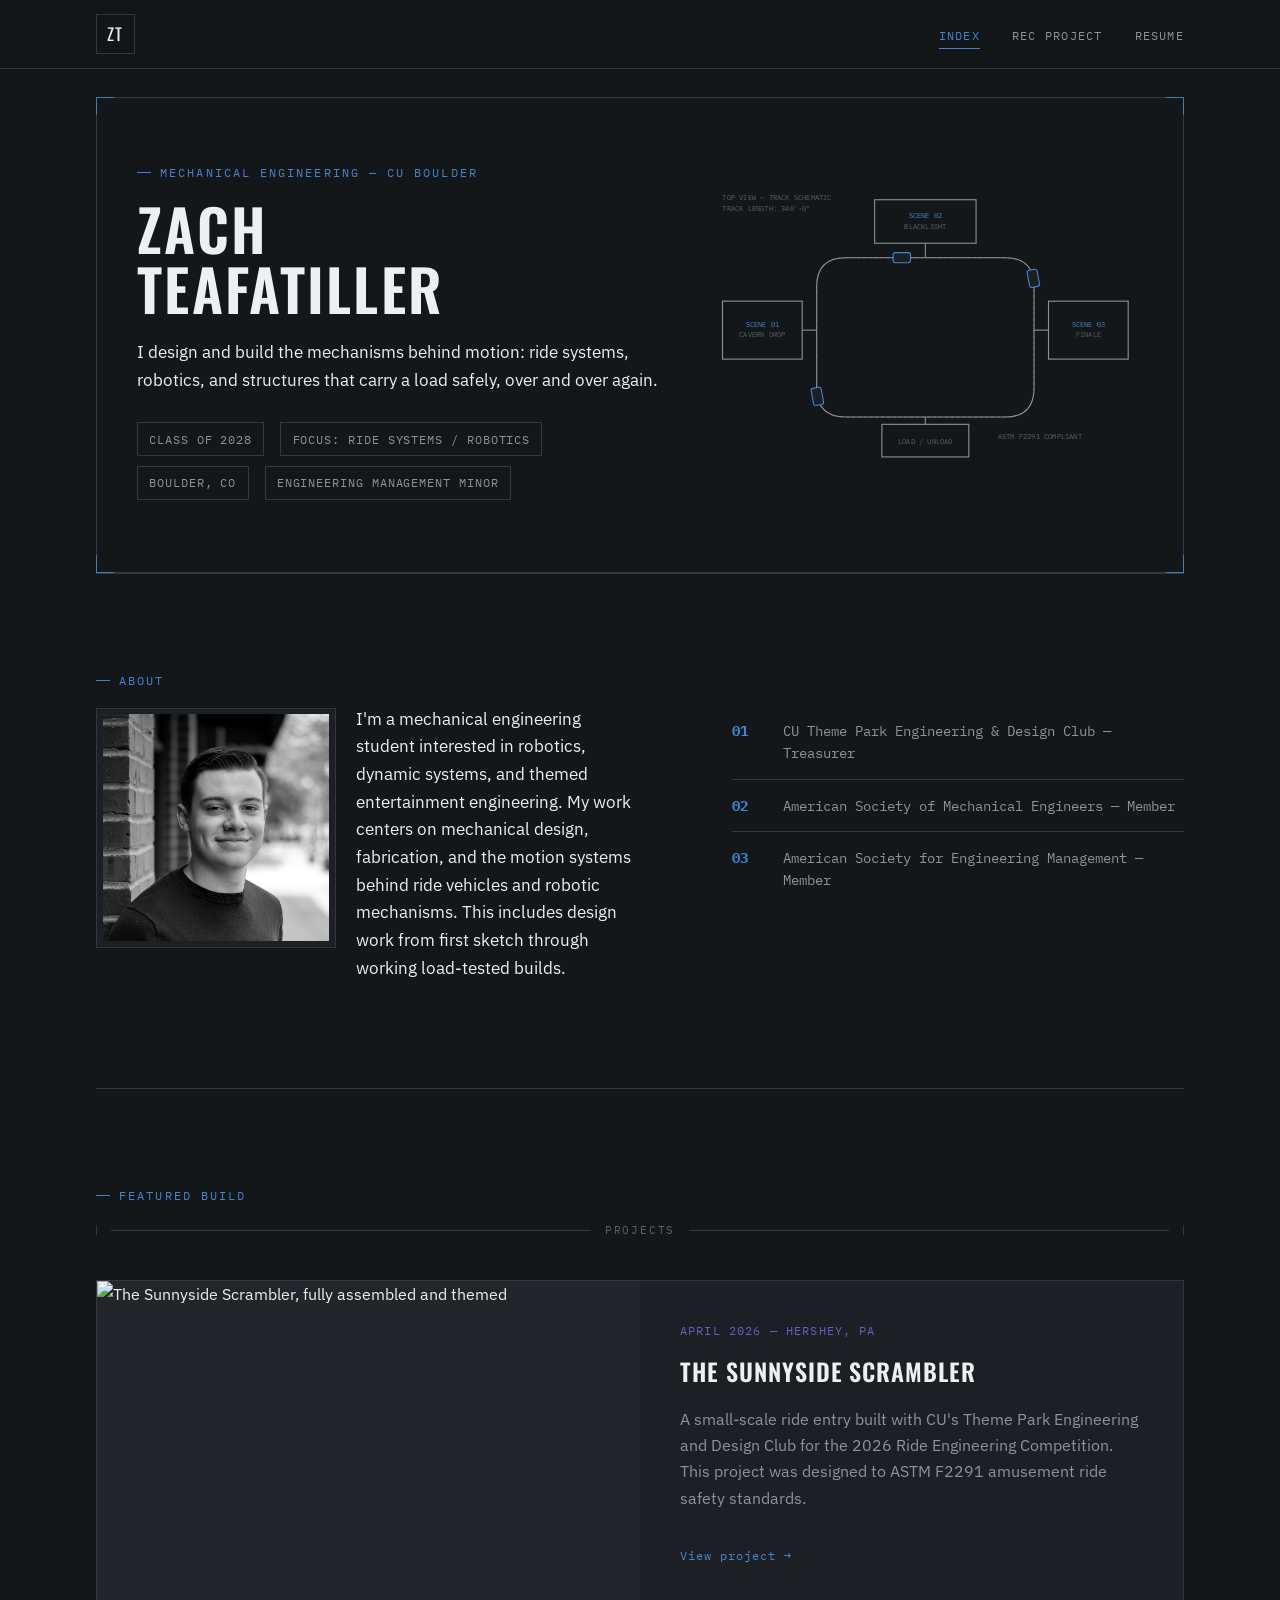
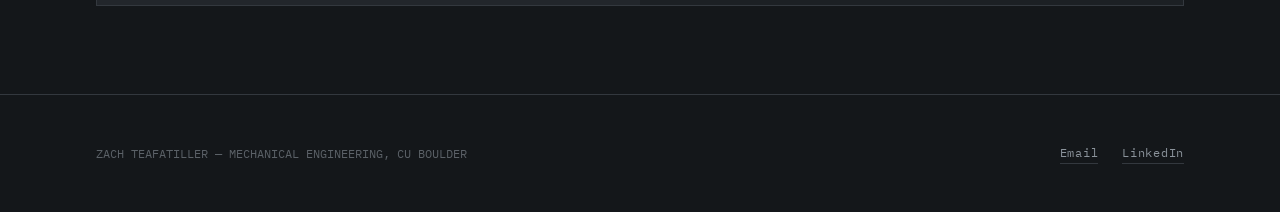
==== commit 34663375: "2.1 Updated language and resume file" ====
--- a/index.html
+++ b/index.html
@@ -34,13 +34,14 @@
             <span class="eyebrow">Mechanical Engineering — CU Boulder</span>
             <h1>Zach<br>Teafatiller</h1>
             <p class="tagline">
-              I design and build the mechanisms behind motion — ride systems, robotics,
-              and the structures that carry a load safely, over and over again.
+              I design and build the mechanisms behind motion: ride systems, robotics,
+              and structures that carry a load safely, over and over again.
             </p>
             <div class="meta-row">
               <span>CLASS OF 2028</span>
               <span>FOCUS: RIDE SYSTEMS / ROBOTICS</span>
               <span>BOULDER, CO</span>
+              <span>ENGINEERING MANAGEMENT MINOR</span>
             </div>
           </div>
 
@@ -123,7 +124,7 @@
             I'm a mechanical engineering student interested in robotics, dynamic systems,
             and themed entertainment engineering. My work centers on mechanical design,
             fabrication, and the motion systems behind ride vehicles and robotic
-            mechanisms — from first sketch through a working, load-tested build.
+            mechanisms. This includes design work from first sketch through working load-tested builds.
           </p>
         </div>
         <ul class="spec-list">
@@ -152,7 +153,7 @@
           <h3>The Sunnyside Scrambler</h3>
           <p>
             A small-scale ride entry built with CU's Theme Park Engineering and Design
-            Club for the Ride Engineering Competition — designed to ASTM F2291 amusement
+            Club for the 2026 Ride Engineering Competition. This project was designed to ASTM F2291 amusement
             ride safety standards.
           </p>
           <span class="link-cta">View project &rarr;</span>
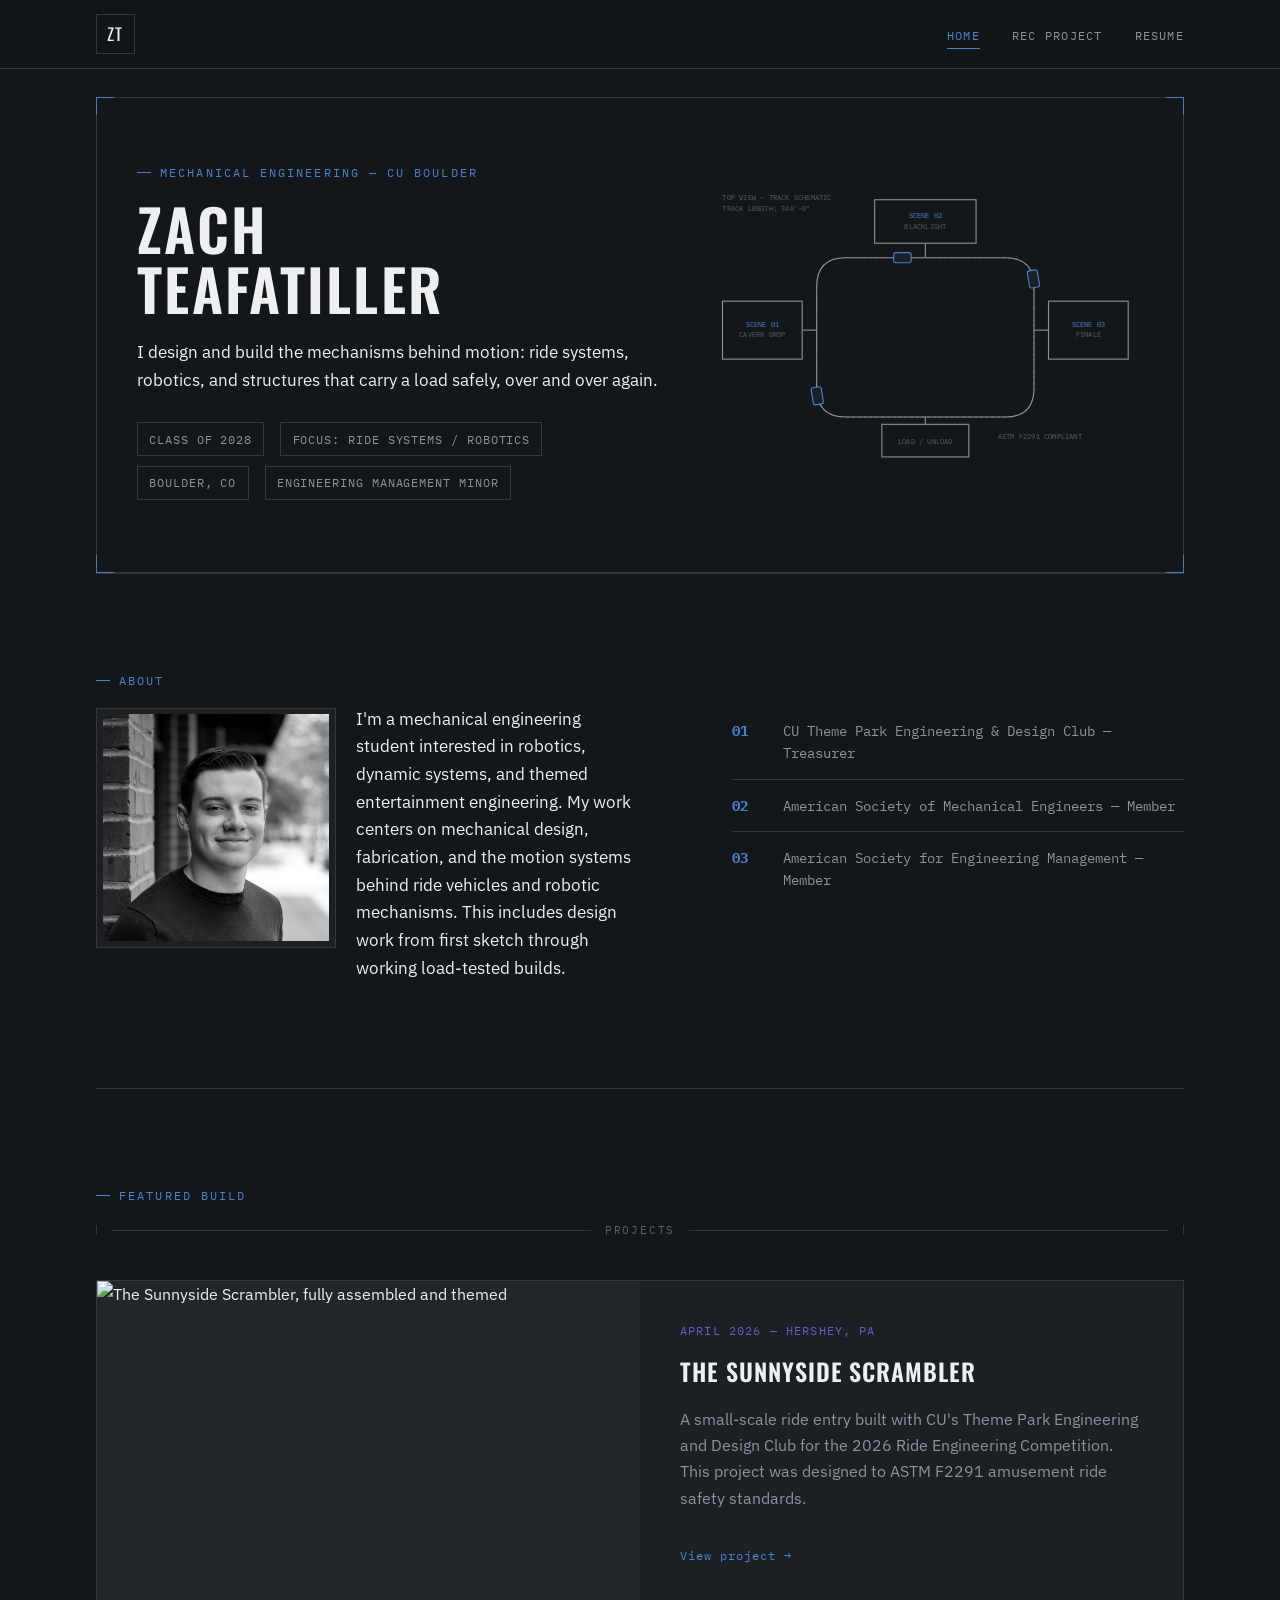
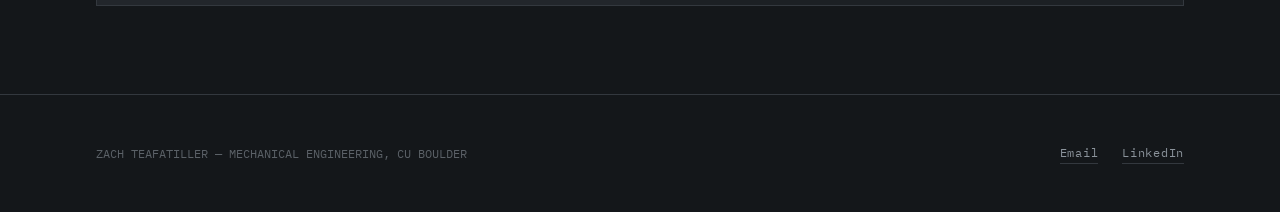
==== commit 664ccf47: "2.1.1 Renamed Index to Home in Navigation" ====
--- a/index.html
+++ b/index.html
@@ -13,7 +13,7 @@
     <div class="container bar">
       <a href="index.html" class="logo">ZT</a>
       <ul class="nav-links">
-        <li><a href="index.html" class="active">Index</a></li>
+        <li><a href="index.html" class="active">Home</a></li>
         <li><a href="rec-project.html">REC Project</a></li>
         <li><a href="resume.html">Resume</a></li>
       </ul>
